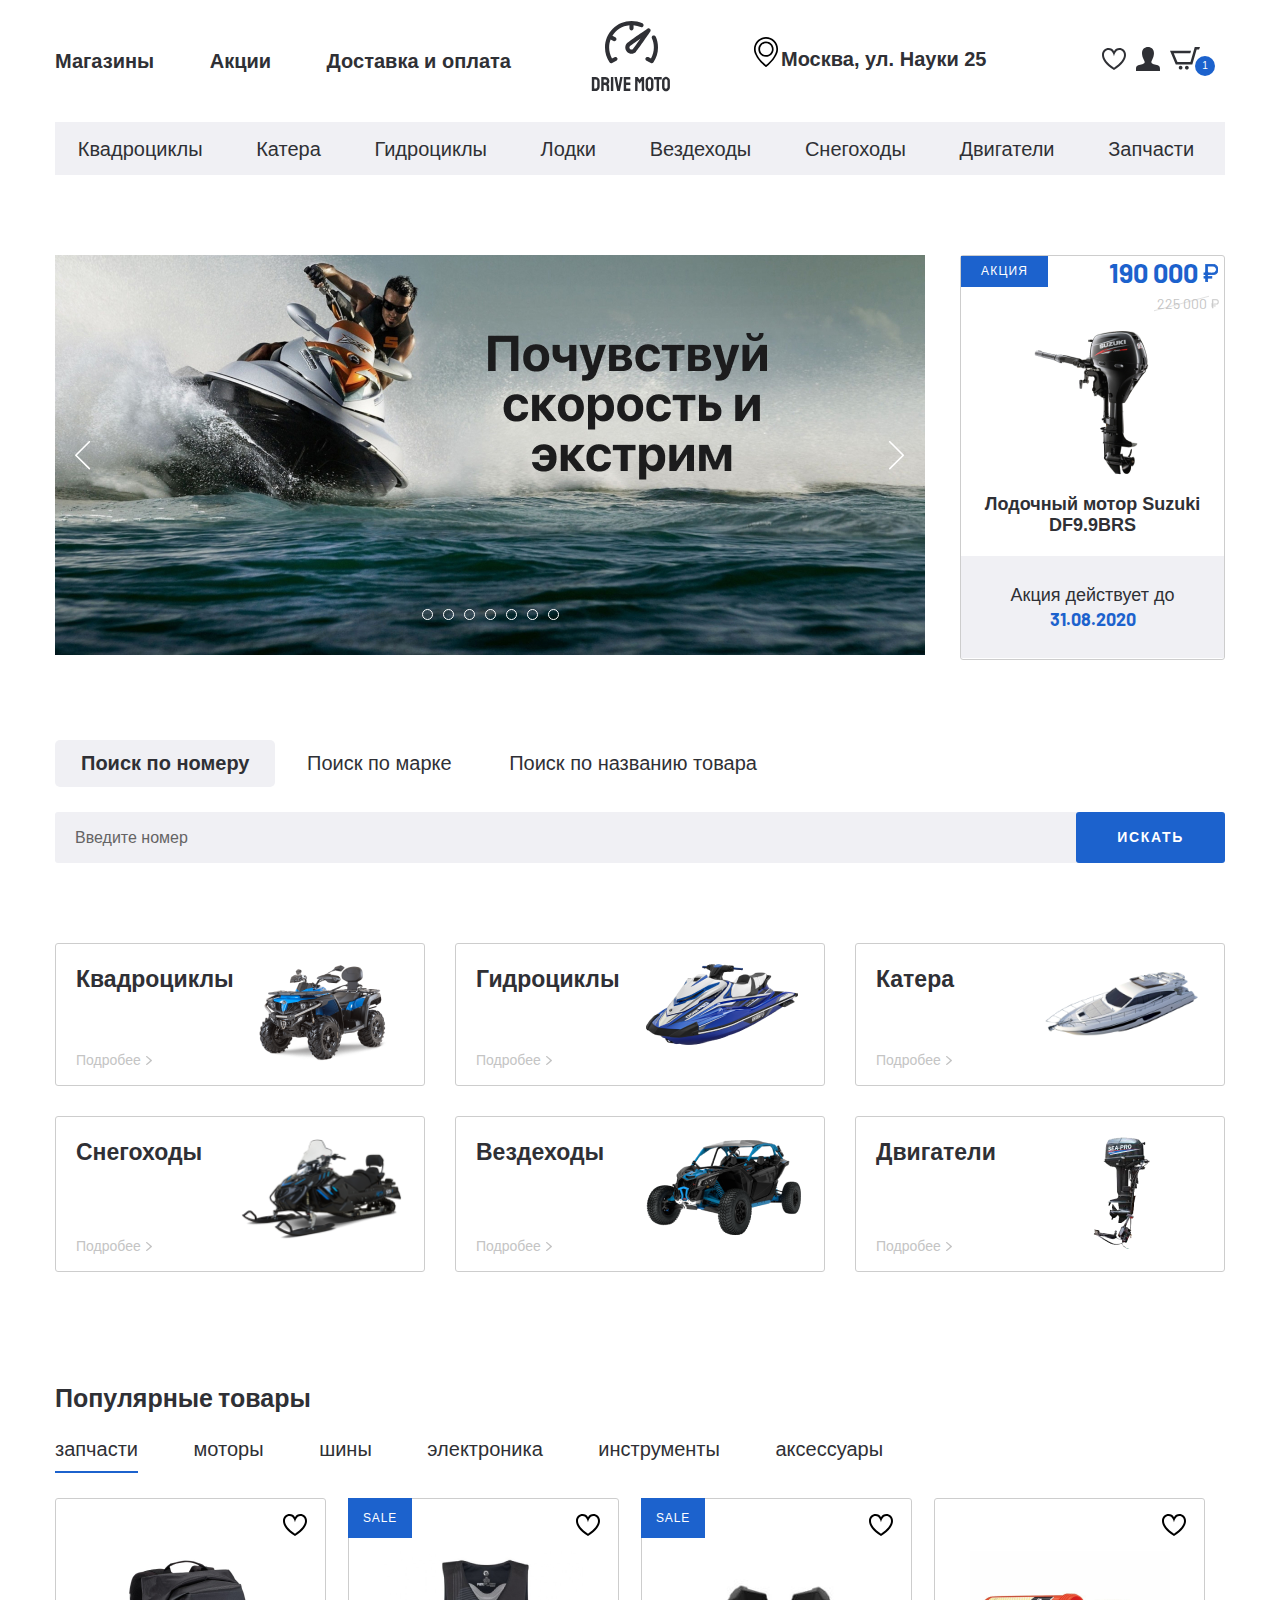
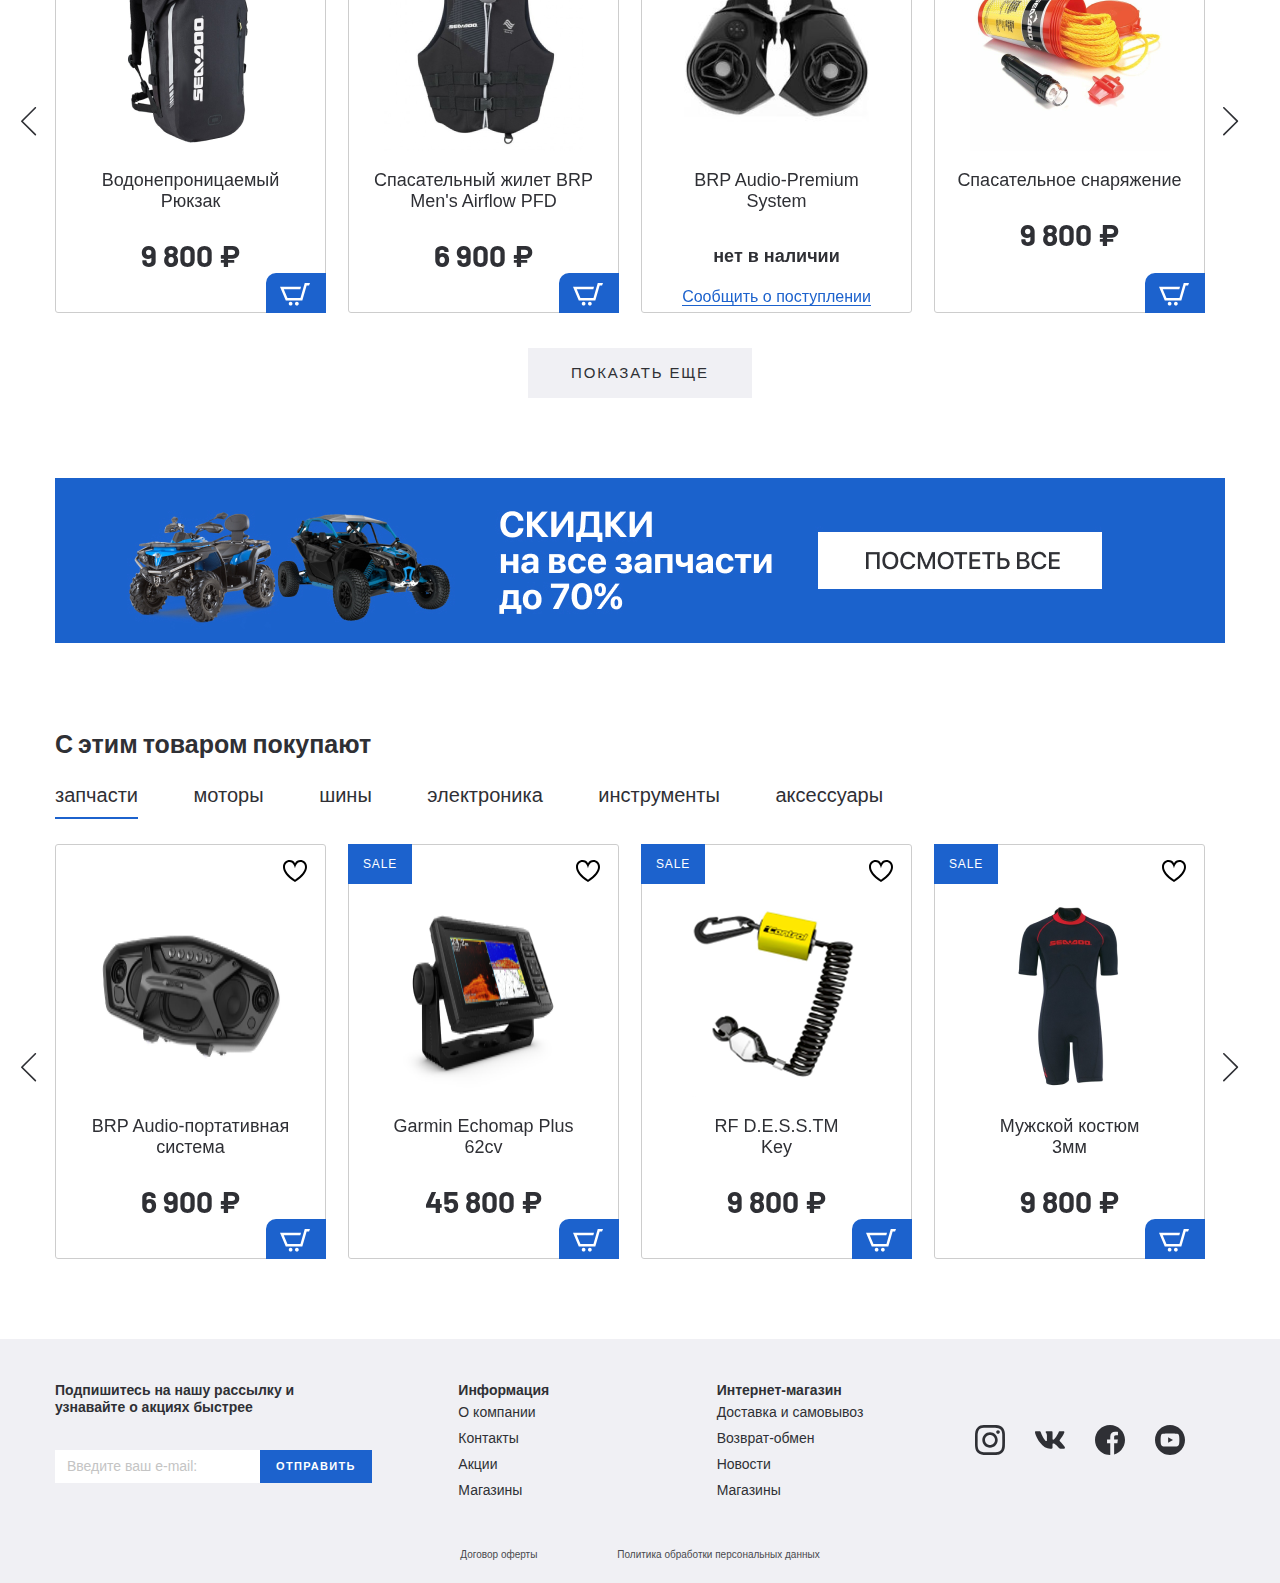
==== index.html @ 07547547 "work on the second and third page" ====
<!DOCTYPE html>
<html lang="ru">

<head>
  <meta charset="UTF-8">
  <meta name="viewport" content="width=device-width, initial-scale=1.0">
  <meta http-equiv="X-UA-Compatible" content="ie=edge">
  <title>Driver Moto</title>
  <link rel="stylesheet" href="css/normalize.css">
  <link rel="stylesheet" href="css/slick.css">
  <link rel="stylesheet" href="css/jquery.formstyler.css">
  <link rel="stylesheet" href="css/jquery.formstyler.theme.css">
  <link rel="stylesheet" href="css/ion.rangeSlider.min.css">
  <link rel="stylesheet" href="css/jquery.rateyo.min.css">
  <link rel="stylesheet" href="css/fonts.css">
  <link rel="preconnect" href="https://fonts.googleapis.com">
  <link rel="preconnect" href="https://fonts.gstatic.com" crossorigin>
  <link href="https://fonts.googleapis.com/css2?family=Barlow:wght@400;700&display=swap" rel="stylesheet">
  <link rel="stylesheet" href="css/style.css">
</head>

<body>
  <header class="header">
    <div class="header__top">
      <div class="container">
        <div class="header__top-inner">
          <nav class="menu">
            <ul class="menu__list">
              <li class="menu__item"><a class="menu__link" href="#">Магазины</a></li>
              <li class="menu__item"><a class="menu__link" href="#">Акции</a></li>
              <li class="menu__item"><a class="menu__link" href="#">Доставка и оплата</a></li>
            </ul>
          </nav>
          <a class="logo" href="#">
            <img class="logo__img" src="images/logo.svg" alt="Logo">
          </a>
          <div class="header__box">
            <a class="header__address-link"
              href="https://www.google.com.ua/maps/search/%D0%9C%D0%BE%D1%81%D0%BA%D0%B2%D0%B0,+%D1%83%D0%BB.+%D0%9D%D0%B0%D1%83%D0%BA%D0%B8+25/@55.744637,37.477766,10.5z?hl=ru"
              target="_blank">Москва, ул. Науки 25</a>
            <ul class="user-list">
              <li class="user-list__item">
                <a class="user-list__link" href="#">
                  <img src="images/save-icon.svg" alt="save">
                </a>
              </li>
              <li class="user-list__item">
                <a class="user-list__link" href="#">
                  <img src="images/account-icon.svg" alt="account">
                </a>
              </li>
              <li class="user-list__item">
                <a class="user-list__link basket" href="#">
                  <img src="images/basket-icon.svg" alt="basket">
                  <p class="basket__num">
                    1
                  </p>
                </a>
              </li>
            </ul>
          </div>
        </div>
      </div>
    </div>
    <div class="header__bottom">
      <div class="container">
        <ul class="menu-categories">
          <li class="menu-categories__item">
            <a class="menu-categories__link" href="catalog.html">
              Квадроциклы
            </a>
          </li>
          <li class="menu-categories__item">
            <a class="menu-categories__link" href="catalog.html">
              Катера
            </a>
          </li>
          <li class="menu-categories__item">
            <a class="menu-categories__link" href="catalog.html">
              Гидроциклы
            </a>
          </li>
          <li class="menu-categories__item">
            <a class="menu-categories__link" href="catalog.html">
              Лодки
            </a>
          </li>
          <li class="menu-categories__item">
            <a class="menu-categories__link" href="catalog.html">
              Вездеходы
            </a>
          </li>
          <li class="menu-categories__item">
            <a class="menu-categories__link" href="catalog.html">
              Снегоходы
            </a>
          </li>
          <li class="menu-categories__item">
            <a class="menu-categories__link" href="catalog.html">
              Двигатели
            </a>
          </li>
          <li class="menu-categories__item">
            <a class="menu-categories__link" href="catalog.html">
              Запчасти
            </a>
          </li>
        </ul>
      </div>
    </div>
  </header>

  <section class="banner-section page-section">
    <div class="container">
      <div class="banner-section__inner">
        <div class="banner-section__slider">
          <a class="banner-section__slider-item" href="#">
            <img class="banner-section__slider-img" src="images/banner-slider.jpg" alt="slider">
          </a>
          <a class="banner-section__slider-item" href="#">
            <img class="banner-section__slider-img" src="images/banner-slider.jpg" alt="slider">
          </a>
          <a class="banner-section__slider-item" href="#">
            <img class="banner-section__slider-img" src="images/banner-slider.jpg" alt="slider">
          </a>
          <a class="banner-section__slider-item" href="#">
            <img class="banner-section__slider-img" src="images/banner-slider.jpg" alt="slider">
          </a>
          <a class="banner-section__slider-item" href="#">
            <img class="banner-section__slider-img" src="images/banner-slider.jpg" alt="slider">
          </a>
          <a class="banner-section__slider-item" href="#">
            <img class="banner-section__slider-img" src="images/banner-slider.jpg" alt="slider">
          </a>
          <a class="banner-section__slider-item" href="#">
            <img class="banner-section__slider-img" src="images/banner-slider.jpg" alt="slider">
          </a>
        </div>
        <a class="banner-section__item sale-item" href="#">
          <div class="sale-item-top">
            <p class="sale-item__info">
              акция
            </p>
            <div class="sale-item__price">
              <div class="price sale-item__price-new">
                190 000
              </div>
              <div class="price sale-item__price-old">
                225 000
              </div>
            </div>
          </div>
          <img class="sale-item__img" src="images/content/sale-1.png" alt="sale">
          <h5 class="sale-item__title">
            Лодочный мотор
            Suzuki DF9.9BRS
          </h5>
          <div class="sale-item__footer">
            Акция действует до
            <span>31.08.2020</span>
          </div>
        </a>
      </div>
    </div>
  </section>

  <div class="search page-section">
    <div class="container">
      <div class="search__inner">
        <div class="search__tabs">
          <a class="tab search__tabs-item tab--active" href="#tab-1">Поиск по номеру</a>
          <a class="tab search__tabs-item" href="#tab-2">Поиск по марке</a>
          <a class="tab search__tabs-item" href="#tab-3">Поиск по названию товара</a>
        </div>
        <div class="search__content">
          <div id="tab-1" class="tabs-content search__content-item tabs-content--active">
            <form class="search__content-form">
              <input class="search__content-input" type="text" placeholder="Введите номер">
              <button class="search__content-btn" type="submit">искать</button>
            </form>
          </div>
          <div id="tab-2" class="tabs-content search__content-item">
            <form class="search__content-form">
              <input class="search__content-input" type="text" placeholder="Введите марку">
              <button class="search__content-btn" type="submit">искать</button>
            </form>
          </div>
          <div id="tab-3" class="tabs-content search__content-item">
            <form class="search__content-form">
              <input class="search__content-input" type="text" placeholder="Введите название товара">
              <button class="search__content-btn" type="submit">искать</button>
            </form>
          </div>
        </div>
      </div>
    </div>
  </div>

  <section class="categories page-section">
    <div class="container">
      <div class="categories__inner">
        <a class="categories__item" href="#">
          <div class="categories__item-info">
            <h4 class="categories__item-title">Квадроциклы</h4>
            <p class="categories__item-text">Подробее</p>
          </div>
          <div class="categories__item-img"><img src="images/categories-1.png" alt="categories"></div>
        </a>
        <a class="categories__item" href="#">
          <div class="categories__item-info">
            <h4 class="categories__item-title">Гидроциклы</h4>
            <p class="categories__item-text">Подробее</p>
          </div>
          <div class="categories__item-img"><img src="images/categories-2.png" alt="categories"></div>
        </a>
        <a class="categories__item" href="#">
          <div class="categories__item-info">
            <h4 class="categories__item-title">Катера</h4>
            <p class="categories__item-text">Подробее</p>
          </div>
          <div class="categories__item-img"><img src="images/categories-3.png" alt="categories"></div>
        </a>
        <a class="categories__item" href="#">
          <div class="categories__item-info">
            <h4 class="categories__item-title">Снегоходы</h4>
            <p class="categories__item-text">Подробее</p>
          </div>
          <div class="categories__item-img"><img src="images/categories-4.png" alt="categories"></div>
        </a>
        <a class="categories__item" href="#">
          <div class="categories__item-info">
            <h4 class="categories__item-title">Вездеходы</h4>
            <p class="categories__item-text">Подробее</p>
          </div>
          <div class="categories__item-img"><img src="images/categories-5.png" alt="categories"></div>
        </a>
        <a class="categories__item" href="#">
          <div class="categories__item-info">
            <h4 class="categories__item-title">Двигатели</h4>
            <p class="categories__item-text">Подробее</p>
          </div>
          <div class="categories__item-img"><img src="images/categories-6.png" alt="categories"></div>
        </a>
      </div>
    </div>
  </section>

  <section class="products">
    <div class="container">
      <div class="products__inner">
        <h3 class="product__title">
          Популярные товары
        </h3>
        <div class="tabs-wrapper">
          <div class="tabs products__tabs">
            <a class="tab products__tab tab--active" href="#product-tab-1">запчасти</a>
            <a class="tab products__tab" href="#product-tab-2">моторы</a>
            <a class="tab products__tab" href="#product-tab-3">шины </a>
            <a class="tab products__tab" href="#product-tab-4">электроника</a>
            <a class="tab products__tab" href="#product-tab-5">инструменты</a>
            <a class="tab products__tab" href="#product-tab-6">аксессуары</a>
          </div>
          <div class="tabs-container products__container">
            <div id="product-tab-1" class="tabs-content products__content tabs-content--active">
              <div class="product-slider">
                <div class="product-slider__item">
                  <div class="product-item__wrapper">
                    <button class="product-item__favorite">
                    </button>
                    <button class="product-item__basket">
                      <img src="images/basket-white.svg" alt="basket">
                    </button>
                    <a class="product-item__notify-link" href="#"><span>Сообщить о поступлении</span></a>
                    <a class="product-item" href="#">
                      <p class="product-item__hover-text">
                        посмотреть товар
                      </p>
                      <img class="product-item__img" src="images/content/product-1.png" alt="product-item">
                      <h4 class="product-item__title">
                        Водонепроницаемый
                        Рюкзак
                      </h4>
                      <p class="price product-item__price">
                        9 800 ₽
                      </p>
                      <p class="product-item__notify-text">
                        нет в наличии
                      </p>
                    </a>
                  </div>
                </div>
                <div class="product-slider__item">
                  <div class="product-item__wrapper">
                    <button class="product-item__favorite">
                    </button>
                    <button class="product-item__basket">
                      <img src="images/basket-white.svg" alt="basket">
                    </button>
                    <a class="product-item__notify-link" href="#"><span>Сообщить о поступлении</span></a>
                    <a class="product-item product-item--sale" href="#">
                      <p class="product-item__hover-text">
                        посмотреть товар
                      </p>
                      <img class="product-item__img" src="images/content/product-2.png" alt="product-item">
                      <h4 class="product-item__title">
                        Спасательный жилет BRP Men's Airflow PFD
                      </h4>
                      <p class="price product-item__price">
                        6 900 ₽
                      </p>
                      <p class="product-item__notify-text">
                        нет в наличии
                      </p>
                    </a>
                  </div>
                </div>
                <div class="product-slider__item">
                  <div class="product-item__wrapper product-item__not-available">
                    <button class="product-item__favorite">
                    </button>
                    <button class="product-item__basket">
                      <img src="images/basket-white.svg" alt="basket">
                    </button>
                    <a class="product-item__notify-link" href="#"><span>Сообщить о поступлении</span></a>
                    <a class="product-item product-item--sale" href="#">
                      <p class="product-item__hover-text">
                        посмотреть товар
                      </p>
                      <img class="product-item__img" src="images/content/product-3.png" alt="product-item">
                      <h4 class="product-item__title">
                        BRP Audio-Premium System
                      </h4>
                      <p class="price product-item__price">
                        68 000 ₽
                      </p>
                      <p class="product-item__notify-text">
                        нет в наличии
                      </p>
                    </a>
                  </div>
                </div>
                <div class="product-slider__item">
                  <div class="product-item__wrapper">
                    <button class="product-item__favorite">
                    </button>
                    <button class="product-item__basket">
                      <img src="images/basket-white.svg" alt="basket">
                    </button>
                    <a class="product-item__notify-link" href="#"><span>Сообщить о поступлении</span></a>
                    <a class="product-item" href="#">
                      <p class="product-item__hover-text">
                        посмотреть товар
                      </p>
                      <img class="product-item__img" src="images/content/product-4.png" alt="product-item">
                      <h4 class="product-item__title">
                        Спасательное
                        снаряжение
                      </h4>
                      <p class="price product-item__price">
                        9 800 ₽
                      </p>
                      <p class="product-item__notify-text">
                        нет в наличии
                      </p>
                    </a>
                  </div>
                </div>
                <div class="product-slider__item">
                  <div class="product-item__wrapper">
                    <button class="product-item__favorite">
                    </button>
                    <button class="product-item__basket">
                      <img src="images/basket-white.svg" alt="basket">
                    </button>
                    <a class="product-item__notify-link" href="#"><span>Сообщить о поступлении</span></a>
                    <a class="product-item" href="#">
                      <p class="product-item__hover-text">
                        посмотреть товар
                      </p>
                      <img class="product-item__img" src="images/content/product-1.png" alt="product-item">
                      <h4 class="product-item__title">
                        Водонепроницаемый
                        Рюкзак
                      </h4>
                      <p class="price product-item__price">
                        9 800 ₽
                      </p>
                      <p class="product-item__notify-text">
                        нет в наличии
                      </p>
                    </a>
                  </div>
                </div>
                <div class="product-slider__item">
                  <div class="product-item__wrapper">
                    <button class="product-item__favorite">
                    </button>
                    <button class="product-item__basket">
                      <img src="images/basket-white.svg" alt="basket">
                    </button>
                    <a class="product-item__notify-link" href="#"><span>Сообщить о поступлении</span></a>
                    <a class="product-item" href="#">
                      <p class="product-item__hover-text">
                        посмотреть товар
                      </p>
                      <img class="product-item__img" src="images/content/product-2.png" alt="product-item">
                      <h4 class="product-item__title">
                        Спасательный жилет BRP Men's Airflow PFD
                      </h4>
                      <p class="price product-item__price">
                        6 900 ₽
                      </p>
                      <p class="product-item__notify-text">
                        нет в наличии
                      </p>
                    </a>
                  </div>
                </div>
                <div class="product-slider__item">
                  <div class="product-item__wrapper">
                    <button class="product-item__favorite">
                    </button>
                    <button class="product-item__basket">
                      <img src="images/basket-white.svg" alt="basket">
                    </button>
                    <a class="product-item__notify-link" href="#"><span>Сообщить о поступлении</span></a>
                    <a class="product-item" href="#">
                      <p class="product-item__hover-text">
                        посмотреть товар
                      </p>
                      <img class="product-item__img" src="images/content/product-3.png" alt="product-item">
                      <h4 class="product-item__title">
                        BRP Audio-Premium System
                      </h4>
                      <p class="price product-item__price">
                        68 000 ₽
                      </p>
                      <p class="product-item__notify-text">
                        нет в наличии
                      </p>
                    </a>
                  </div>
                </div>
                <div class="product-slider__item">
                  <div class="product-item__wrapper">
                    <button class="product-item__favorite">
                    </button>
                    <button class="product-item__basket">
                      <img src="images/basket-white.svg" alt="basket">
                    </button>
                    <a class="product-item__notify-link" href="#"><span>Сообщить о поступлении</span></a>
                    <a class="product-item" href="#">
                      <p class="product-item__hover-text">
                        посмотреть товар
                      </p>
                      <img class="product-item__img" src="images/content/product-4.png" alt="product-item">
                      <h4 class="product-item__title">
                        Спасательное
                        снаряжение
                      </h4>
                      <p class="price product-item__price">
                        23 800 ₽
                      </p>
                      <p class="product-item__notify-text">
                        нет в наличии
                      </p>
                    </a>
                  </div>
                </div>
                <div class="product-slider__item">
                  <div class="product-item__wrapper">
                    <button class="product-item__favorite">
                    </button>
                    <button class="product-item__basket">
                      <img src="images/basket-white.svg" alt="basket">
                    </button>
                    <a class="product-item__notify-link" href="#"><span>Сообщить о поступлении</span></a>
                    <a class="product-item" href="#">
                      <p class="product-item__hover-text">
                        посмотреть товар
                      </p>
                      <img class="product-item__img" src="images/content/product-1.png" alt="product-item">
                      <h4 class="product-item__title">
                        Водонепроницаемый
                        Рюкзак
                      </h4>
                      <p class="price product-item__price">
                        9 800 ₽
                      </p>
                      <p class="product-item__notify-text">
                        нет в наличии
                      </p>
                    </a>
                  </div>
                </div>
                <div class="product-slider__item">
                  <div class="product-item__wrapper">
                    <button class="product-item__favorite">
                    </button>
                    <button class="product-item__basket">
                      <img src="images/basket-white.svg" alt="basket">
                    </button>
                    <a class="product-item__notify-link" href="#"><span>Сообщить о поступлении</span></a>
                    <a class="product-item" href="#">
                      <p class="product-item__hover-text">
                        посмотреть товар
                      </p>
                      <img class="product-item__img" src="images/content/product-2.png" alt="product-item">
                      <h4 class="product-item__title">
                        Спасательный жилет BRP Men's Airflow PFD
                      </h4>
                      <p class="price product-item__price">
                        6 900 ₽
                      </p>
                      <p class="product-item__notify-text">
                        нет в наличии
                      </p>
                    </a>
                  </div>
                </div>
              </div>
            </div>
            <div id="product-tab-2" class="tabs-content products__content ">
              <div class="product-slider">
                <div class="product-slider__item">
                  <div class="product-item__wrapper">
                    <button class="product-item__favorite">
                    </button>
                    <button class="product-item__basket">
                      <img src="images/basket-white.svg" alt="basket">
                    </button>
                    <a class="product-item__notify-link" href="#"><span>Сообщить о поступлении</span></a>
                    <a class="product-item" href="#">
                      <p class="product-item__hover-text">
                        посмотреть товар
                      </p>
                      <img class="product-item__img" src="images/content/product-1.png" alt="product-item">
                      <h4 class="product-item__title">
                        Водонепроницаемый
                        Рюкзак
                      </h4>
                      <p class="price product-item__price">
                        9 800 ₽
                      </p>
                      <p class="product-item__notify-text">
                        нет в наличии
                      </p>
                    </a>
                  </div>
                </div>
                <div class="product-slider__item">
                  <div class="product-item__wrapper">
                    <button class="product-item__favorite">
                    </button>
                    <button class="product-item__basket">
                      <img src="images/basket-white.svg" alt="basket">
                    </button>
                    <a class="product-item__notify-link" href="#"><span>Сообщить о поступлении</span></a>
                    <a class="product-item product-item--sale" href="#">
                      <p class="product-item__hover-text">
                        посмотреть товар
                      </p>
                      <img class="product-item__img" src="images/content/product-2.png" alt="product-item">
                      <h4 class="product-item__title">
                        Спасательный жилет BRP Men's Airflow PFD
                      </h4>
                      <p class="price product-item__price">
                        6 900 ₽
                      </p>
                      <p class="product-item__notify-text">
                        нет в наличии
                      </p>
                    </a>
                  </div>
                </div>
                <div class="product-slider__item">
                  <div class="product-item__wrapper product-item__not-available">
                    <button class="product-item__favorite">
                    </button>
                    <button class="product-item__basket">
                      <img src="images/basket-white.svg" alt="basket">
                    </button>
                    <a class="product-item__notify-link" href="#"><span>Сообщить о поступлении</span></a>
                    <a class="product-item product-item--sale" href="#">
                      <p class="product-item__hover-text">
                        посмотреть товар
                      </p>
                      <img class="product-item__img" src="images/content/product-3.png" alt="product-item">
                      <h4 class="product-item__title">
                        BRP Audio-Premium System
                      </h4>
                      <p class="price product-item__price">
                        68 000 ₽
                      </p>
                      <p class="product-item__notify-text">
                        нет в наличии
                      </p>
                    </a>
                  </div>
                </div>
                <div class="product-slider__item">
                  <div class="product-item__wrapper">
                    <button class="product-item__favorite">
                    </button>
                    <button class="product-item__basket">
                      <img src="images/basket-white.svg" alt="basket">
                    </button>
                    <a class="product-item__notify-link" href="#"><span>Сообщить о поступлении</span></a>
                    <a class="product-item" href="#">
                      <p class="product-item__hover-text">
                        посмотреть товар
                      </p>
                      <img class="product-item__img" src="images/content/product-4.png" alt="product-item">
                      <h4 class="product-item__title">
                        Спасательное
                        снаряжение
                      </h4>
                      <p class="price product-item__price">
                        9 800 ₽
                      </p>
                      <p class="product-item__notify-text">
                        нет в наличии
                      </p>
                    </a>
                  </div>
                </div>
                <div class="product-slider__item">
                  <div class="product-item__wrapper">
                    <button class="product-item__favorite">
                    </button>
                    <button class="product-item__basket">
                      <img src="images/basket-white.svg" alt="basket">
                    </button>
                    <a class="product-item__notify-link" href="#"><span>Сообщить о поступлении</span></a>
                    <a class="product-item" href="#">
                      <p class="product-item__hover-text">
                        посмотреть товар
                      </p>
                      <img class="product-item__img" src="images/content/product-1.png" alt="product-item">
                      <h4 class="product-item__title">
                        Водонепроницаемый
                        Рюкзак
                      </h4>
                      <p class="price product-item__price">
                        9 800 ₽
                      </p>
                      <p class="product-item__notify-text">
                        нет в наличии
                      </p>
                    </a>
                  </div>
                </div>
                <div class="product-slider__item">
                  <div class="product-item__wrapper">
                    <button class="product-item__favorite">
                    </button>
                    <button class="product-item__basket">
                      <img src="images/basket-white.svg" alt="basket">
                    </button>
                    <a class="product-item__notify-link" href="#"><span>Сообщить о поступлении</span></a>
                    <a class="product-item" href="#">
                      <p class="product-item__hover-text">
                        посмотреть товар
                      </p>
                      <img class="product-item__img" src="images/content/product-2.png" alt="product-item">
                      <h4 class="product-item__title">
                        Спасательный жилет BRP Men's Airflow PFD
                      </h4>
                      <p class="price product-item__price">
                        6 900 ₽
                      </p>
                      <p class="product-item__notify-text">
                        нет в наличии
                      </p>
                    </a>
                  </div>
                </div>
                <div class="product-slider__item">
                  <div class="product-item__wrapper">
                    <button class="product-item__favorite">
                    </button>
                    <button class="product-item__basket">
                      <img src="images/basket-white.svg" alt="basket">
                    </button>
                    <a class="product-item__notify-link" href="#"><span>Сообщить о поступлении</span></a>
                    <a class="product-item" href="#">
                      <p class="product-item__hover-text">
                        посмотреть товар
                      </p>
                      <img class="product-item__img" src="images/content/product-3.png" alt="product-item">
                      <h4 class="product-item__title">
                        BRP Audio-Premium System
                      </h4>
                      <p class="price product-item__price">
                        68 000 ₽
                      </p>
                      <p class="product-item__notify-text">
                        нет в наличии
                      </p>
                    </a>
                  </div>
                </div>
                <div class="product-slider__item">
                  <div class="product-item__wrapper">
                    <button class="product-item__favorite">
                    </button>
                    <button class="product-item__basket">
                      <img src="images/basket-white.svg" alt="basket">
                    </button>
                    <a class="product-item__notify-link" href="#"><span>Сообщить о поступлении</span></a>
                    <a class="product-item" href="#">
                      <p class="product-item__hover-text">
                        посмотреть товар
                      </p>
                      <img class="product-item__img" src="images/content/product-4.png" alt="product-item">
                      <h4 class="product-item__title">
                        Спасательное
                        снаряжение
                      </h4>
                      <p class="price product-item__price">
                        23 800 ₽
                      </p>
                      <p class="product-item__notify-text">
                        нет в наличии
                      </p>
                    </a>
                  </div>
                </div>
                <div class="product-slider__item">
                  <div class="product-item__wrapper">
                    <button class="product-item__favorite">
                    </button>
                    <button class="product-item__basket">
                      <img src="images/basket-white.svg" alt="basket">
                    </button>
                    <a class="product-item__notify-link" href="#"><span>Сообщить о поступлении</span></a>
                    <a class="product-item" href="#">
                      <p class="product-item__hover-text">
                        посмотреть товар
                      </p>
                      <img class="product-item__img" src="images/content/product-1.png" alt="product-item">
                      <h4 class="product-item__title">
                        Водонепроницаемый
                        Рюкзак
                      </h4>
                      <p class="price product-item__price">
                        9 800 ₽
                      </p>
                      <p class="product-item__notify-text">
                        нет в наличии
                      </p>
                    </a>
                  </div>
                </div>
                <div class="product-slider__item">
                  <div class="product-item__wrapper">
                    <button class="product-item__favorite">
                    </button>
                    <button class="product-item__basket">
                      <img src="images/basket-white.svg" alt="basket">
                    </button>
                    <a class="product-item__notify-link" href="#"><span>Сообщить о поступлении</span></a>
                    <a class="product-item" href="#">
                      <p class="product-item__hover-text">
                        посмотреть товар
                      </p>
                      <img class="product-item__img" src="images/content/product-2.png" alt="product-item">
                      <h4 class="product-item__title">
                        Спасательный жилет BRP Men's Airflow PFD
                      </h4>
                      <p class="price product-item__price">
                        6 900 ₽
                      </p>
                      <p class="product-item__notify-text">
                        нет в наличии
                      </p>
                    </a>
                  </div>
                </div>
              </div>
            </div>
            <div id="product-tab-3" class="tabs-content products__content ">
              <div class="product-slider">
                <div class="product-slider__item">
                  <div class="product-item__wrapper">
                    <button class="product-item__favorite">
                    </button>
                    <button class="product-item__basket">
                      <img src="images/basket-white.svg" alt="basket">
                    </button>
                    <a class="product-item__notify-link" href="#"><span>Сообщить о поступлении</span></a>
                    <a class="product-item" href="#">
                      <p class="product-item__hover-text">
                        посмотреть товар
                      </p>
                      <img class="product-item__img" src="images/content/product-1.png" alt="product-item">
                      <h4 class="product-item__title">
                        Водонепроницаемый
                        Рюкзак
                      </h4>
                      <p class="price product-item__price">
                        9 800 ₽
                      </p>
                      <p class="product-item__notify-text">
                        нет в наличии
                      </p>
                    </a>
                  </div>
                </div>
                <div class="product-slider__item">
                  <div class="product-item__wrapper">
                    <button class="product-item__favorite">
                    </button>
                    <button class="product-item__basket">
                      <img src="images/basket-white.svg" alt="basket">
                    </button>
                    <a class="product-item__notify-link" href="#"><span>Сообщить о поступлении</span></a>
                    <a class="product-item product-item--sale" href="#">
                      <p class="product-item__hover-text">
                        посмотреть товар
                      </p>
                      <img class="product-item__img" src="images/content/product-2.png" alt="product-item">
                      <h4 class="product-item__title">
                        Спасательный жилет BRP Men's Airflow PFD
                      </h4>
                      <p class="price product-item__price">
                        6 900 ₽
                      </p>
                      <p class="product-item__notify-text">
                        нет в наличии
                      </p>
                    </a>
                  </div>
                </div>
                <div class="product-slider__item">
                  <div class="product-item__wrapper product-item__not-available">
                    <button class="product-item__favorite">
                    </button>
                    <button class="product-item__basket">
                      <img src="images/basket-white.svg" alt="basket">
                    </button>
                    <a class="product-item__notify-link" href="#"><span>Сообщить о поступлении</span></a>
                    <a class="product-item product-item--sale" href="#">
                      <p class="product-item__hover-text">
                        посмотреть товар
                      </p>
                      <img class="product-item__img" src="images/content/product-3.png" alt="product-item">
                      <h4 class="product-item__title">
                        BRP Audio-Premium System
                      </h4>
                      <p class="price product-item__price">
                        68 000 ₽
                      </p>
                      <p class="product-item__notify-text">
                        нет в наличии
                      </p>
                    </a>
                  </div>
                </div>
                <div class="product-slider__item">
                  <div class="product-item__wrapper">
                    <button class="product-item__favorite">
                    </button>
                    <button class="product-item__basket">
                      <img src="images/basket-white.svg" alt="basket">
                    </button>
                    <a class="product-item__notify-link" href="#"><span>Сообщить о поступлении</span></a>
                    <a class="product-item" href="#">
                      <p class="product-item__hover-text">
                        посмотреть товар
                      </p>
                      <img class="product-item__img" src="images/content/product-4.png" alt="product-item">
                      <h4 class="product-item__title">
                        Спасательное
                        снаряжение
                      </h4>
                      <p class="price product-item__price">
                        9 800 ₽
                      </p>
                      <p class="product-item__notify-text">
                        нет в наличии
                      </p>
                    </a>
                  </div>
                </div>
                <div class="product-slider__item">
                  <div class="product-item__wrapper">
                    <button class="product-item__favorite">
                    </button>
                    <button class="product-item__basket">
                      <img src="images/basket-white.svg" alt="basket">
                    </button>
                    <a class="product-item__notify-link" href="#"><span>Сообщить о поступлении</span></a>
                    <a class="product-item" href="#">
                      <p class="product-item__hover-text">
                        посмотреть товар
                      </p>
                      <img class="product-item__img" src="images/content/product-1.png" alt="product-item">
                      <h4 class="product-item__title">
                        Водонепроницаемый
                        Рюкзак
                      </h4>
                      <p class="price product-item__price">
                        9 800 ₽
                      </p>
                      <p class="product-item__notify-text">
                        нет в наличии
                      </p>
                    </a>
                  </div>
                </div>
                <div class="product-slider__item">
                  <div class="product-item__wrapper">
                    <button class="product-item__favorite">
                    </button>
                    <button class="product-item__basket">
                      <img src="images/basket-white.svg" alt="basket">
                    </button>
                    <a class="product-item__notify-link" href="#"><span>Сообщить о поступлении</span></a>
                    <a class="product-item" href="#">
                      <p class="product-item__hover-text">
                        посмотреть товар
                      </p>
                      <img class="product-item__img" src="images/content/product-2.png" alt="product-item">
                      <h4 class="product-item__title">
                        Спасательный жилет BRP Men's Airflow PFD
                      </h4>
                      <p class="price product-item__price">
                        6 900 ₽
                      </p>
                      <p class="product-item__notify-text">
                        нет в наличии
                      </p>
                    </a>
                  </div>
                </div>
                <div class="product-slider__item">
                  <div class="product-item__wrapper">
                    <button class="product-item__favorite">
                    </button>
                    <button class="product-item__basket">
                      <img src="images/basket-white.svg" alt="basket">
                    </button>
                    <a class="product-item__notify-link" href="#"><span>Сообщить о поступлении</span></a>
                    <a class="product-item" href="#">
                      <p class="product-item__hover-text">
                        посмотреть товар
                      </p>
                      <img class="product-item__img" src="images/content/product-3.png" alt="product-item">
                      <h4 class="product-item__title">
                        BRP Audio-Premium System
                      </h4>
                      <p class="price product-item__price">
                        68 000 ₽
                      </p>
                      <p class="product-item__notify-text">
                        нет в наличии
                      </p>
                    </a>
                  </div>
                </div>
                <div class="product-slider__item">
                  <div class="product-item__wrapper">
                    <button class="product-item__favorite">
                    </button>
                    <button class="product-item__basket">
                      <img src="images/basket-white.svg" alt="basket">
                    </button>
                    <a class="product-item__notify-link" href="#"><span>Сообщить о поступлении</span></a>
                    <a class="product-item" href="#">
                      <p class="product-item__hover-text">
                        посмотреть товар
                      </p>
                      <img class="product-item__img" src="images/content/product-4.png" alt="product-item">
                      <h4 class="product-item__title">
                        Спасательное
                        снаряжение
                      </h4>
                      <p class="price product-item__price">
                        23 800 ₽
                      </p>
                      <p class="product-item__notify-text">
                        нет в наличии
                      </p>
                    </a>
                  </div>
                </div>
                <div class="product-slider__item">
                  <div class="product-item__wrapper">
                    <button class="product-item__favorite">
                    </button>
                    <button class="product-item__basket">
                      <img src="images/basket-white.svg" alt="basket">
                    </button>
                    <a class="product-item__notify-link" href="#"><span>Сообщить о поступлении</span></a>
                    <a class="product-item" href="#">
                      <p class="product-item__hover-text">
                        посмотреть товар
                      </p>
                      <img class="product-item__img" src="images/content/product-1.png" alt="product-item">
                      <h4 class="product-item__title">
                        Водонепроницаемый
                        Рюкзак
                      </h4>
                      <p class="price product-item__price">
                        9 800 ₽
                      </p>
                      <p class="product-item__notify-text">
                        нет в наличии
                      </p>
                    </a>
                  </div>
                </div>
                <div class="product-slider__item">
                  <div class="product-item__wrapper">
                    <button class="product-item__favorite">
                    </button>
                    <button class="product-item__basket">
                      <img src="images/basket-white.svg" alt="basket">
                    </button>
                    <a class="product-item__notify-link" href="#"><span>Сообщить о поступлении</span></a>
                    <a class="product-item" href="#">
                      <p class="product-item__hover-text">
                        посмотреть товар
                      </p>
                      <img class="product-item__img" src="images/content/product-2.png" alt="product-item">
                      <h4 class="product-item__title">
                        Спасательный жилет BRP Men's Airflow PFD
                      </h4>
                      <p class="price product-item__price">
                        6 900 ₽
                      </p>
                      <p class="product-item__notify-text">
                        нет в наличии
                      </p>
                    </a>
                  </div>
                </div>
              </div>
            </div>
            <div id="product-tab-4" class="tabs-content products__content ">
              <div class="product-slider">
                <div class="product-slider__item">
                  <div class="product-item__wrapper">
                    <button class="product-item__favorite">
                    </button>
                    <button class="product-item__basket">
                      <img src="images/basket-white.svg" alt="basket">
                    </button>
                    <a class="product-item__notify-link" href="#"><span>Сообщить о поступлении</span></a>
                    <a class="product-item" href="#">
                      <p class="product-item__hover-text">
                        посмотреть товар
                      </p>
                      <img class="product-item__img" src="images/content/product-1.png" alt="product-item">
                      <h4 class="product-item__title">
                        Водонепроницаемый
                        Рюкзак
                      </h4>
                      <p class="price product-item__price">
                        9 800 ₽
                      </p>
                      <p class="product-item__notify-text">
                        нет в наличии
                      </p>
                    </a>
                  </div>
                </div>
                <div class="product-slider__item">
                  <div class="product-item__wrapper">
                    <button class="product-item__favorite">
                    </button>
                    <button class="product-item__basket">
                      <img src="images/basket-white.svg" alt="basket">
                    </button>
                    <a class="product-item__notify-link" href="#"><span>Сообщить о поступлении</span></a>
                    <a class="product-item product-item--sale" href="#">
                      <p class="product-item__hover-text">
                        посмотреть товар
                      </p>
                      <img class="product-item__img" src="images/content/product-2.png" alt="product-item">
                      <h4 class="product-item__title">
                        Спасательный жилет BRP Men's Airflow PFD
                      </h4>
                      <p class="price product-item__price">
                        6 900 ₽
                      </p>
                      <p class="product-item__notify-text">
                        нет в наличии
                      </p>
                    </a>
                  </div>
                </div>
                <div class="product-slider__item">
                  <div class="product-item__wrapper product-item__not-available">
                    <button class="product-item__favorite">
                    </button>
                    <button class="product-item__basket">
                      <img src="images/basket-white.svg" alt="basket">
                    </button>
                    <a class="product-item__notify-link" href="#"><span>Сообщить о поступлении</span></a>
                    <a class="product-item product-item--sale" href="#">
                      <p class="product-item__hover-text">
                        посмотреть товар
                      </p>
                      <img class="product-item__img" src="images/content/product-3.png" alt="product-item">
                      <h4 class="product-item__title">
                        BRP Audio-Premium System
                      </h4>
                      <p class="price product-item__price">
                        68 000 ₽
                      </p>
                      <p class="product-item__notify-text">
                        нет в наличии
                      </p>
                    </a>
                  </div>
                </div>
                <div class="product-slider__item">
                  <div class="product-item__wrapper">
                    <button class="product-item__favorite">
                    </button>
                    <button class="product-item__basket">
                      <img src="images/basket-white.svg" alt="basket">
                    </button>
                    <a class="product-item__notify-link" href="#"><span>Сообщить о поступлении</span></a>
                    <a class="product-item" href="#">
                      <p class="product-item__hover-text">
                        посмотреть товар
                      </p>
                      <img class="product-item__img" src="images/content/product-4.png" alt="product-item">
                      <h4 class="product-item__title">
                        Спасательное
                        снаряжение
                      </h4>
                      <p class="price product-item__price">
                        9 800 ₽
                      </p>
                      <p class="product-item__notify-text">
                        нет в наличии
                      </p>
                    </a>
                  </div>
                </div>
                <div class="product-slider__item">
                  <div class="product-item__wrapper">
                    <button class="product-item__favorite">
                    </button>
                    <button class="product-item__basket">
                      <img src="images/basket-white.svg" alt="basket">
                    </button>
                    <a class="product-item__notify-link" href="#"><span>Сообщить о поступлении</span></a>
                    <a class="product-item" href="#">
                      <p class="product-item__hover-text">
                        посмотреть товар
                      </p>
                      <img class="product-item__img" src="images/content/product-1.png" alt="product-item">
                      <h4 class="product-item__title">
                        Водонепроницаемый
                        Рюкзак
                      </h4>
                      <p class="price product-item__price">
                        9 800 ₽
                      </p>
                      <p class="product-item__notify-text">
                        нет в наличии
                      </p>
                    </a>
                  </div>
                </div>
                <div class="product-slider__item">
                  <div class="product-item__wrapper">
                    <button class="product-item__favorite">
                    </button>
                    <button class="product-item__basket">
                      <img src="images/basket-white.svg" alt="basket">
                    </button>
                    <a class="product-item__notify-link" href="#"><span>Сообщить о поступлении</span></a>
                    <a class="product-item" href="#">
                      <p class="product-item__hover-text">
                        посмотреть товар
                      </p>
                      <img class="product-item__img" src="images/content/product-2.png" alt="product-item">
                      <h4 class="product-item__title">
                        Спасательный жилет BRP Men's Airflow PFD
                      </h4>
                      <p class="price product-item__price">
                        6 900 ₽
                      </p>
                      <p class="product-item__notify-text">
                        нет в наличии
                      </p>
                    </a>
                  </div>
                </div>
                <div class="product-slider__item">
                  <div class="product-item__wrapper">
                    <button class="product-item__favorite">
                    </button>
                    <button class="product-item__basket">
                      <img src="images/basket-white.svg" alt="basket">
                    </button>
                    <a class="product-item__notify-link" href="#"><span>Сообщить о поступлении</span></a>
                    <a class="product-item" href="#">
                      <p class="product-item__hover-text">
                        посмотреть товар
                      </p>
                      <img class="product-item__img" src="images/content/product-3.png" alt="product-item">
                      <h4 class="product-item__title">
                        BRP Audio-Premium System
                      </h4>
                      <p class="price product-item__price">
                        68 000 ₽
                      </p>
                      <p class="product-item__notify-text">
                        нет в наличии
                      </p>
                    </a>
                  </div>
                </div>
                <div class="product-slider__item">
                  <div class="product-item__wrapper">
                    <button class="product-item__favorite">
                    </button>
                    <button class="product-item__basket">
                      <img src="images/basket-white.svg" alt="basket">
                    </button>
                    <a class="product-item__notify-link" href="#"><span>Сообщить о поступлении</span></a>
                    <a class="product-item" href="#">
                      <p class="product-item__hover-text">
                        посмотреть товар
                      </p>
                      <img class="product-item__img" src="images/content/product-4.png" alt="product-item">
                      <h4 class="product-item__title">
                        Спасательное
                        снаряжение
                      </h4>
                      <p class="price product-item__price">
                        23 800 ₽
                      </p>
                      <p class="product-item__notify-text">
                        нет в наличии
                      </p>
                    </a>
                  </div>
                </div>
                <div class="product-slider__item">
                  <div class="product-item__wrapper">
                    <button class="product-item__favorite">
                    </button>
                    <button class="product-item__basket">
                      <img src="images/basket-white.svg" alt="basket">
                    </button>
                    <a class="product-item__notify-link" href="#"><span>Сообщить о поступлении</span></a>
                    <a class="product-item" href="#">
                      <p class="product-item__hover-text">
                        посмотреть товар
                      </p>
                      <img class="product-item__img" src="images/content/product-1.png" alt="product-item">
                      <h4 class="product-item__title">
                        Водонепроницаемый
                        Рюкзак
                      </h4>
                      <p class="price product-item__price">
                        9 800 ₽
                      </p>
                      <p class="product-item__notify-text">
                        нет в наличии
                      </p>
                    </a>
                  </div>
                </div>
                <div class="product-slider__item">
                  <div class="product-item__wrapper">
                    <button class="product-item__favorite">
                    </button>
                    <button class="product-item__basket">
                      <img src="images/basket-white.svg" alt="basket">
                    </button>
                    <a class="product-item__notify-link" href="#"><span>Сообщить о поступлении</span></a>
                    <a class="product-item" href="#">
                      <p class="product-item__hover-text">
                        посмотреть товар
                      </p>
                      <img class="product-item__img" src="images/content/product-2.png" alt="product-item">
                      <h4 class="product-item__title">
                        Спасательный жилет BRP Men's Airflow PFD
                      </h4>
                      <p class="price product-item__price">
                        6 900 ₽
                      </p>
                      <p class="product-item__notify-text">
                        нет в наличии
                      </p>
                    </a>
                  </div>
                </div>
              </div>
            </div>
            <div id="product-tab-5" class="tabs-content products__content ">
              <div class="product-slider">
                <div class="product-slider__item">
                  <div class="product-item__wrapper">
                    <button class="product-item__favorite">
                    </button>
                    <button class="product-item__basket">
                      <img src="images/basket-white.svg" alt="basket">
                    </button>
                    <a class="product-item__notify-link" href="#"><span>Сообщить о поступлении</span></a>
                    <a class="product-item" href="#">
                      <p class="product-item__hover-text">
                        посмотреть товар
                      </p>
                      <img class="product-item__img" src="images/content/product-1.png" alt="product-item">
                      <h4 class="product-item__title">
                        Водонепроницаемый
                        Рюкзак
                      </h4>
                      <p class="price product-item__price">
                        9 800 ₽
                      </p>
                      <p class="product-item__notify-text">
                        нет в наличии
                      </p>
                    </a>
                  </div>
                </div>
                <div class="product-slider__item">
                  <div class="product-item__wrapper">
                    <button class="product-item__favorite">
                    </button>
                    <button class="product-item__basket">
                      <img src="images/basket-white.svg" alt="basket">
                    </button>
                    <a class="product-item__notify-link" href="#"><span>Сообщить о поступлении</span></a>
                    <a class="product-item product-item--sale" href="#">
                      <p class="product-item__hover-text">
                        посмотреть товар
                      </p>
                      <img class="product-item__img" src="images/content/product-2.png" alt="product-item">
                      <h4 class="product-item__title">
                        Спасательный жилет BRP Men's Airflow PFD
                      </h4>
                      <p class="price product-item__price">
                        6 900 ₽
                      </p>
                      <p class="product-item__notify-text">
                        нет в наличии
                      </p>
                    </a>
                  </div>
                </div>
                <div class="product-slider__item">
                  <div class="product-item__wrapper product-item__not-available">
                    <button class="product-item__favorite">
                    </button>
                    <button class="product-item__basket">
                      <img src="images/basket-white.svg" alt="basket">
                    </button>
                    <a class="product-item__notify-link" href="#"><span>Сообщить о поступлении</span></a>
                    <a class="product-item product-item--sale" href="#">
                      <p class="product-item__hover-text">
                        посмотреть товар
                      </p>
                      <img class="product-item__img" src="images/content/product-3.png" alt="product-item">
                      <h4 class="product-item__title">
                        BRP Audio-Premium System
                      </h4>
                      <p class="price product-item__price">
                        68 000 ₽
                      </p>
                      <p class="product-item__notify-text">
                        нет в наличии
                      </p>
                    </a>
                  </div>
                </div>
                <div class="product-slider__item">
                  <div class="product-item__wrapper">
                    <button class="product-item__favorite">
                    </button>
                    <button class="product-item__basket">
                      <img src="images/basket-white.svg" alt="basket">
                    </button>
                    <a class="product-item__notify-link" href="#"><span>Сообщить о поступлении</span></a>
                    <a class="product-item" href="#">
                      <p class="product-item__hover-text">
                        посмотреть товар
                      </p>
                      <img class="product-item__img" src="images/content/product-4.png" alt="product-item">
                      <h4 class="product-item__title">
                        Спасательное
                        снаряжение
                      </h4>
                      <p class="price product-item__price">
                        9 800 ₽
                      </p>
                      <p class="product-item__notify-text">
                        нет в наличии
                      </p>
                    </a>
                  </div>
                </div>
                <div class="product-slider__item">
                  <div class="product-item__wrapper">
                    <button class="product-item__favorite">
                    </button>
                    <button class="product-item__basket">
                      <img src="images/basket-white.svg" alt="basket">
                    </button>
                    <a class="product-item__notify-link" href="#"><span>Сообщить о поступлении</span></a>
                    <a class="product-item" href="#">
                      <p class="product-item__hover-text">
                        посмотреть товар
                      </p>
                      <img class="product-item__img" src="images/content/product-1.png" alt="product-item">
                      <h4 class="product-item__title">
                        Водонепроницаемый
                        Рюкзак
                      </h4>
                      <p class="price product-item__price">
                        9 800 ₽
                      </p>
                      <p class="product-item__notify-text">
                        нет в наличии
                      </p>
                    </a>
                  </div>
                </div>
                <div class="product-slider__item">
                  <div class="product-item__wrapper">
                    <button class="product-item__favorite">
                    </button>
                    <button class="product-item__basket">
                      <img src="images/basket-white.svg" alt="basket">
                    </button>
                    <a class="product-item__notify-link" href="#"><span>Сообщить о поступлении</span></a>
                    <a class="product-item" href="#">
                      <p class="product-item__hover-text">
                        посмотреть товар
                      </p>
                      <img class="product-item__img" src="images/content/product-2.png" alt="product-item">
                      <h4 class="product-item__title">
                        Спасательный жилет BRP Men's Airflow PFD
                      </h4>
                      <p class="price product-item__price">
                        6 900 ₽
                      </p>
                      <p class="product-item__notify-text">
                        нет в наличии
                      </p>
                    </a>
                  </div>
                </div>
                <div class="product-slider__item">
                  <div class="product-item__wrapper">
                    <button class="product-item__favorite">
                    </button>
                    <button class="product-item__basket">
                      <img src="images/basket-white.svg" alt="basket">
                    </button>
                    <a class="product-item__notify-link" href="#"><span>Сообщить о поступлении</span></a>
                    <a class="product-item" href="#">
                      <p class="product-item__hover-text">
                        посмотреть товар
                      </p>
                      <img class="product-item__img" src="images/content/product-3.png" alt="product-item">
                      <h4 class="product-item__title">
                        BRP Audio-Premium System
                      </h4>
                      <p class="price product-item__price">
                        68 000 ₽
                      </p>
                      <p class="product-item__notify-text">
                        нет в наличии
                      </p>
                    </a>
                  </div>
                </div>
                <div class="product-slider__item">
                  <div class="product-item__wrapper">
                    <button class="product-item__favorite">
                    </button>
                    <button class="product-item__basket">
                      <img src="images/basket-white.svg" alt="basket">
                    </button>
                    <a class="product-item__notify-link" href="#"><span>Сообщить о поступлении</span></a>
                    <a class="product-item" href="#">
                      <p class="product-item__hover-text">
                        посмотреть товар
                      </p>
                      <img class="product-item__img" src="images/content/product-4.png" alt="product-item">
                      <h4 class="product-item__title">
                        Спасательное
                        снаряжение
                      </h4>
                      <p class="price product-item__price">
                        23 800 ₽
                      </p>
                      <p class="product-item__notify-text">
                        нет в наличии
                      </p>
                    </a>
                  </div>
                </div>
                <div class="product-slider__item">
                  <div class="product-item__wrapper">
                    <button class="product-item__favorite">
                    </button>
                    <button class="product-item__basket">
                      <img src="images/basket-white.svg" alt="basket">
                    </button>
                    <a class="product-item__notify-link" href="#"><span>Сообщить о поступлении</span></a>
                    <a class="product-item" href="#">
                      <p class="product-item__hover-text">
                        посмотреть товар
                      </p>
                      <img class="product-item__img" src="images/content/product-1.png" alt="product-item">
                      <h4 class="product-item__title">
                        Водонепроницаемый
                        Рюкзак
                      </h4>
                      <p class="price product-item__price">
                        9 800 ₽
                      </p>
                      <p class="product-item__notify-text">
                        нет в наличии
                      </p>
                    </a>
                  </div>
                </div>
                <div class="product-slider__item">
                  <div class="product-item__wrapper">
                    <button class="product-item__favorite">
                    </button>
                    <button class="product-item__basket">
                      <img src="images/basket-white.svg" alt="basket">
                    </button>
                    <a class="product-item__notify-link" href="#"><span>Сообщить о поступлении</span></a>
                    <a class="product-item" href="#">
                      <p class="product-item__hover-text">
                        посмотреть товар
                      </p>
                      <img class="product-item__img" src="images/content/product-2.png" alt="product-item">
                      <h4 class="product-item__title">
                        Спасательный жилет BRP Men's Airflow PFD
                      </h4>
                      <p class="price product-item__price">
                        6 900 ₽
                      </p>
                      <p class="product-item__notify-text">
                        нет в наличии
                      </p>
                    </a>
                  </div>
                </div>
              </div>
            </div>
            <div id="product-tab-6" class="tabs-content products__content ">
              <div class="product-slider">
                <div class="product-slider__item">
                  <div class="product-item__wrapper">
                    <button class="product-item__favorite">
                    </button>
                    <button class="product-item__basket">
                      <img src="images/basket-white.svg" alt="basket">
                    </button>
                    <a class="product-item__notify-link" href="#"><span>Сообщить о поступлении</span></a>
                    <a class="product-item" href="#">
                      <p class="product-item__hover-text">
                        посмотреть товар
                      </p>
                      <img class="product-item__img" src="images/content/product-1.png" alt="product-item">
                      <h4 class="product-item__title">
                        Водонепроницаемый
                        Рюкзак
                      </h4>
                      <p class="price product-item__price">
                        9 800 ₽
                      </p>
                      <p class="product-item__notify-text">
                        нет в наличии
                      </p>
                    </a>
                  </div>
                </div>
                <div class="product-slider__item">
                  <div class="product-item__wrapper">
                    <button class="product-item__favorite">
                    </button>
                    <button class="product-item__basket">
                      <img src="images/basket-white.svg" alt="basket">
                    </button>
                    <a class="product-item__notify-link" href="#"><span>Сообщить о поступлении</span></a>
                    <a class="product-item product-item--sale" href="#">
                      <p class="product-item__hover-text">
                        посмотреть товар
                      </p>
                      <img class="product-item__img" src="images/content/product-2.png" alt="product-item">
                      <h4 class="product-item__title">
                        Спасательный жилет BRP Men's Airflow PFD
                      </h4>
                      <p class="price product-item__price">
                        6 900 ₽
                      </p>
                      <p class="product-item__notify-text">
                        нет в наличии
                      </p>
                    </a>
                  </div>
                </div>
                <div class="product-slider__item">
                  <div class="product-item__wrapper product-item__not-available">
                    <button class="product-item__favorite">
                    </button>
                    <button class="product-item__basket">
                      <img src="images/basket-white.svg" alt="basket">
                    </button>
                    <a class="product-item__notify-link" href="#"><span>Сообщить о поступлении</span></a>
                    <a class="product-item product-item--sale" href="#">
                      <p class="product-item__hover-text">
                        посмотреть товар
                      </p>
                      <img class="product-item__img" src="images/content/product-3.png" alt="product-item">
                      <h4 class="product-item__title">
                        BRP Audio-Premium System
                      </h4>
                      <p class="price product-item__price">
                        68 000 ₽
                      </p>
                      <p class="product-item__notify-text">
                        нет в наличии
                      </p>
                    </a>
                  </div>
                </div>
                <div class="product-slider__item">
                  <div class="product-item__wrapper">
                    <button class="product-item__favorite">
                    </button>
                    <button class="product-item__basket">
                      <img src="images/basket-white.svg" alt="basket">
                    </button>
                    <a class="product-item__notify-link" href="#"><span>Сообщить о поступлении</span></a>
                    <a class="product-item" href="#">
                      <p class="product-item__hover-text">
                        посмотреть товар
                      </p>
                      <img class="product-item__img" src="images/content/product-4.png" alt="product-item">
                      <h4 class="product-item__title">
                        Спасательное
                        снаряжение
                      </h4>
                      <p class="price product-item__price">
                        9 800 ₽
                      </p>
                      <p class="product-item__notify-text">
                        нет в наличии
                      </p>
                    </a>
                  </div>
                </div>
                <div class="product-slider__item">
                  <div class="product-item__wrapper">
                    <button class="product-item__favorite">
                    </button>
                    <button class="product-item__basket">
                      <img src="images/basket-white.svg" alt="basket">
                    </button>
                    <a class="product-item__notify-link" href="#"><span>Сообщить о поступлении</span></a>
                    <a class="product-item" href="#">
                      <p class="product-item__hover-text">
                        посмотреть товар
                      </p>
                      <img class="product-item__img" src="images/content/product-1.png" alt="product-item">
                      <h4 class="product-item__title">
                        Водонепроницаемый
                        Рюкзак
                      </h4>
                      <p class="price product-item__price">
                        9 800 ₽
                      </p>
                      <p class="product-item__notify-text">
                        нет в наличии
                      </p>
                    </a>
                  </div>
                </div>
                <div class="product-slider__item">
                  <div class="product-item__wrapper">
                    <button class="product-item__favorite">
                    </button>
                    <button class="product-item__basket">
                      <img src="images/basket-white.svg" alt="basket">
                    </button>
                    <a class="product-item__notify-link" href="#"><span>Сообщить о поступлении</span></a>
                    <a class="product-item" href="#">
                      <p class="product-item__hover-text">
                        посмотреть товар
                      </p>
                      <img class="product-item__img" src="images/content/product-2.png" alt="product-item">
                      <h4 class="product-item__title">
                        Спасательный жилет BRP Men's Airflow PFD
                      </h4>
                      <p class="price product-item__price">
                        6 900 ₽
                      </p>
                      <p class="product-item__notify-text">
                        нет в наличии
                      </p>
                    </a>
                  </div>
                </div>
                <div class="product-slider__item">
                  <div class="product-item__wrapper">
                    <button class="product-item__favorite">
                    </button>
                    <button class="product-item__basket">
                      <img src="images/basket-white.svg" alt="basket">
                    </button>
                    <a class="product-item__notify-link" href="#"><span>Сообщить о поступлении</span></a>
                    <a class="product-item" href="#">
                      <p class="product-item__hover-text">
                        посмотреть товар
                      </p>
                      <img class="product-item__img" src="images/content/product-3.png" alt="product-item">
                      <h4 class="product-item__title">
                        BRP Audio-Premium System
                      </h4>
                      <p class="price product-item__price">
                        68 000 ₽
                      </p>
                      <p class="product-item__notify-text">
                        нет в наличии
                      </p>
                    </a>
                  </div>
                </div>
                <div class="product-slider__item">
                  <div class="product-item__wrapper">
                    <button class="product-item__favorite">
                    </button>
                    <button class="product-item__basket">
                      <img src="images/basket-white.svg" alt="basket">
                    </button>
                    <a class="product-item__notify-link" href="#"><span>Сообщить о поступлении</span></a>
                    <a class="product-item" href="#">
                      <p class="product-item__hover-text">
                        посмотреть товар
                      </p>
                      <img class="product-item__img" src="images/content/product-4.png" alt="product-item">
                      <h4 class="product-item__title">
                        Спасательное
                        снаряжение
                      </h4>
                      <p class="price product-item__price">
                        23 800 ₽
                      </p>
                      <p class="product-item__notify-text">
                        нет в наличии
                      </p>
                    </a>
                  </div>
                </div>
                <div class="product-slider__item">
                  <div class="product-item__wrapper">
                    <button class="product-item__favorite">
                    </button>
                    <button class="product-item__basket">
                      <img src="images/basket-white.svg" alt="basket">
                    </button>
                    <a class="product-item__notify-link" href="#"><span>Сообщить о поступлении</span></a>
                    <a class="product-item" href="#">
                      <p class="product-item__hover-text">
                        посмотреть товар
                      </p>
                      <img class="product-item__img" src="images/content/product-1.png" alt="product-item">
                      <h4 class="product-item__title">
                        Водонепроницаемый
                        Рюкзак
                      </h4>
                      <p class="price product-item__price">
                        9 800 ₽
                      </p>
                      <p class="product-item__notify-text">
                        нет в наличии
                      </p>
                    </a>
                  </div>
                </div>
                <div class="product-slider__item">
                  <div class="product-item__wrapper">
                    <button class="product-item__favorite">
                    </button>
                    <button class="product-item__basket">
                      <img src="images/basket-white.svg" alt="basket">
                    </button>
                    <a class="product-item__notify-link" href="#"><span>Сообщить о поступлении</span></a>
                    <a class="product-item" href="#">
                      <p class="product-item__hover-text">
                        посмотреть товар
                      </p>
                      <img class="product-item__img" src="images/content/product-2.png" alt="product-item">
                      <h4 class="product-item__title">
                        Спасательный жилет BRP Men's Airflow PFD
                      </h4>
                      <p class="price product-item__price">
                        6 900 ₽
                      </p>
                      <p class="product-item__notify-text">
                        нет в наличии
                      </p>
                    </a>
                  </div>
                </div>
              </div>
            </div>
          </div>
        </div>
        <div class="product__more"><a class="product__more-link" href="#">Показать еще</a></div>
      </div>
  </section>


  <div class="banner">
    <div class="container">
      <a class="banner__link" href="#">
        <img src="images/content/banner.jpg" alt="banner">
      </a>
    </div>
  </div>

  <section class="products">
    <div class="container">
      <div class="products__inner">
        <h3 class="product__title">
          С этим товаром покупают
        </h3>
        <div class="tabs-wrapper">
          <div class="tabs products__tabs">
            <a class="tab products__tab tab--active" href="#product-tab-1">запчасти</a>
            <a class="tab products__tab" href="#popular-tab-2">моторы</a>
            <a class="tab products__tab" href="#popular-tab-3">шины </a>
            <a class="tab products__tab" href="#popular-tab-4">электроника</a>
            <a class="tab products__tab" href="#popular-tab-5">инструменты</a>
            <a class="tab products__tab" href="#popular-tab-6">аксессуары</a>
          </div>
          <div class="tabs-container products__container">
            <div id="popular-tab-1" class="tabs-content products__content tabs-content--active">
              <div class="product-slider">
                <div class="product-slider__item">
                  <div class="product-item__wrapper">
                    <button class="product-item__favorite">
                    </button>
                    <button class="product-item__basket">
                      <img src="images/basket-white.svg" alt="basket">
                    </button>
                    <a class="product-item__notify-link" href="#"><span>Сообщить о поступлении</span></a>
                    <a class="product-item" href="#">
                      <p class="product-item__hover-text">
                        посмотреть товар
                      </p>
                      <img class="product-item__img products-height" src="images/content/product-5.png"
                        alt="product-item">
                      <h4 class="product-item__title">
                        BRP Audio-портативная система
                      </h4>
                      <p class="price product-item__price">
                        6 900 ₽
                      </p>
                      <p class="product-item__notify-text">
                        нет в наличии
                      </p>
                    </a>
                  </div>
                </div>
                <div class="product-slider__item">
                  <div class="product-item__wrapper">
                    <button class="product-item__favorite">
                    </button>
                    <button class="product-item__basket">
                      <img src="images/basket-white.svg" alt="basket">
                    </button>
                    <a class="product-item__notify-link" href="#"><span>Сообщить о поступлении</span></a>
                    <a class="product-item product-item--sale" href="#">
                      <p class="product-item__hover-text">
                        посмотреть товар
                      </p>
                      <img class="product-item__img products-height" src="images/content/product-6.png"
                        alt="product-item">
                      <h4 class="product-item__title">Garmin Echomap Plus <br> 62cv
                      </h4>
                      <p class="price product-item__price">
                        45 800 ₽
                      </p>
                      <p class="product-item__notify-text">
                        нет в наличии
                      </p>
                    </a>
                  </div>
                </div>
                <div class="product-slider__item">
                  <div class="product-item__wrapper">
                    <button class="product-item__favorite">
                    </button>
                    <button class="product-item__basket">
                      <img src="images/basket-white.svg" alt="basket">
                    </button>
                    <a class="product-item__notify-link" href="#"><span>Сообщить о поступлении</span></a>
                    <a class="product-item product-item--sale" href="#">
                      <p class="product-item__hover-text">
                        посмотреть товар
                      </p>
                      <img class="product-item__img" src="images/content/product-7.png" alt="product-item">
                      <h4 class="product-item__title">
                        RF D.E.S.S.TM <br> Key
                      </h4>
                      <p class="price product-item__price">
                        9 800 ₽
                      </p>
                      <p class="product-item__notify-text">
                        нет в наличии
                      </p>
                    </a>
                  </div>
                </div>
                <div class="product-slider__item">
                  <div class="product-item__wrapper">
                    <button class="product-item__favorite">
                    </button>
                    <button class="product-item__basket">
                      <img src="images/basket-white.svg" alt="basket">
                    </button>
                    <a class="product-item__notify-link" href="#"><span>Сообщить о поступлении</span></a>
                    <a class="product-item product-item--sale" href="#">
                      <p class="product-item__hover-text">
                        посмотреть товар
                      </p>
                      <img class="product-item__img" src="images/content/product-8.png" alt="product-item">
                      <h4 class="product-item__title">
                        Мужской костюм <br>
                        3мм
                      </h4>
                      <p class="price product-item__price">
                        9 800 ₽
                      </p>
                      <p class="product-item__notify-text">
                        нет в наличии
                      </p>
                    </a>
                  </div>
                </div>
                <div class="product-slider__item">
                  <div class="product-item__wrapper">
                    <button class="product-item__favorite">
                    </button>
                    <button class="product-item__basket">
                      <img src="images/basket-white.svg" alt="basket">
                    </button>
                    <a class="product-item__notify-link" href="#"><span>Сообщить о поступлении</span></a>
                    <a class="product-item" href="#">
                      <p class="product-item__hover-text">
                        посмотреть товар
                      </p>
                      <img class="product-item__img products-height" src="images/content/product-5.png"
                        alt="product-item">
                      <h4 class="product-item__title">
                        BRP Audio-портативная система
                      </h4>
                      <p class="price product-item__price">
                        9 800 ₽
                      </p>
                      <p class="product-item__notify-text">
                        нет в наличии
                      </p>
                    </a>
                  </div>
                </div>
              </div>
            </div>
            <div id="popular-tab-2" class="tabs-content products__content ">
              <div class="product-slider">
                <div class="product-slider__item">
                  <div class="product-item__wrapper">
                    <button class="product-item__favorite">
                    </button>
                    <button class="product-item__basket">
                      <img src="images/basket-white.svg" alt="basket">
                    </button>
                    <a class="product-item__notify-link" href="#"><span>Сообщить о поступлении</span></a>
                    <a class="product-item" href="#">
                      <p class="product-item__hover-text">
                        посмотреть товар
                      </p>
                      <img class="product-item__img products-height" src="images/content/product-5.png"
                        alt="product-item">
                      <h4 class="product-item__title">
                        BRP Audio-портативная система
                      </h4>
                      <p class="price product-item__price">
                        6 900 ₽
                      </p>
                      <p class="product-item__notify-text">
                        нет в наличии
                      </p>
                    </a>
                  </div>
                </div>
                <div class="product-slider__item">
                  <div class="product-item__wrapper">
                    <button class="product-item__favorite">
                    </button>
                    <button class="product-item__basket">
                      <img src="images/basket-white.svg" alt="basket">
                    </button>
                    <a class="product-item__notify-link" href="#"><span>Сообщить о поступлении</span></a>
                    <a class="product-item product-item--sale" href="#">
                      <p class="product-item__hover-text">
                        посмотреть товар
                      </p>
                      <img class="product-item__img products-height" src="images/content/product-6.png"
                        alt="product-item">
                      <h4 class="product-item__title">Garmin Echomap Plus <br> 62cv
                      </h4>
                      <p class="price product-item__price">
                        45 800 ₽
                      </p>
                      <p class="product-item__notify-text">
                        нет в наличии
                      </p>
                    </a>
                  </div>
                </div>
                <div class="product-slider__item">
                  <div class="product-item__wrapper">
                    <button class="product-item__favorite">
                    </button>
                    <button class="product-item__basket">
                      <img src="images/basket-white.svg" alt="basket">
                    </button>
                    <a class="product-item__notify-link" href="#"><span>Сообщить о поступлении</span></a>
                    <a class="product-item product-item--sale" href="#">
                      <p class="product-item__hover-text">
                        посмотреть товар
                      </p>
                      <img class="product-item__img" src="images/content/product-7.png" alt="product-item">
                      <h4 class="product-item__title">
                        RF D.E.S.S.TM <br> Key
                      </h4>
                      <p class="price product-item__price">
                        9 800 ₽
                      </p>
                      <p class="product-item__notify-text">
                        нет в наличии
                      </p>
                    </a>
                  </div>
                </div>
                <div class="product-slider__item">
                  <div class="product-item__wrapper">
                    <button class="product-item__favorite">
                    </button>
                    <button class="product-item__basket">
                      <img src="images/basket-white.svg" alt="basket">
                    </button>
                    <a class="product-item__notify-link" href="#"><span>Сообщить о поступлении</span></a>
                    <a class="product-item product-item--sale" href="#">
                      <p class="product-item__hover-text">
                        посмотреть товар
                      </p>
                      <img class="product-item__img" src="images/content/product-8.png" alt="product-item">
                      <h4 class="product-item__title">
                        Мужской костюм <br>
                        3мм
                      </h4>
                      <p class="price product-item__price">
                        9 800 ₽
                      </p>
                      <p class="product-item__notify-text">
                        нет в наличии
                      </p>
                    </a>
                  </div>
                </div>
                <div class="product-slider__item">
                  <div class="product-item__wrapper">
                    <button class="product-item__favorite">
                    </button>
                    <button class="product-item__basket">
                      <img src="images/basket-white.svg" alt="basket">
                    </button>
                    <a class="product-item__notify-link" href="#"><span>Сообщить о поступлении</span></a>
                    <a class="product-item" href="#">
                      <p class="product-item__hover-text">
                        посмотреть товар
                      </p>
                      <img class="product-item__img products-height" src="images/content/product-5.png"
                        alt="product-item">
                      <h4 class="product-item__title">
                        BRP Audio-портативная система
                      </h4>
                      <p class="price product-item__price">
                        9 800 ₽
                      </p>
                      <p class="product-item__notify-text">
                        нет в наличии
                      </p>
                    </a>
                  </div>
                </div>
              </div>
            </div>
            <div id="popular-tab-3" class="tabs-content products__content ">
              <div class="product-slider">
                <div class="product-slider__item">
                  <div class="product-item__wrapper">
                    <button class="product-item__favorite">
                    </button>
                    <button class="product-item__basket">
                      <img src="images/basket-white.svg" alt="basket">
                    </button>
                    <a class="product-item__notify-link" href="#"><span>Сообщить о поступлении</span></a>
                    <a class="product-item" href="#">
                      <p class="product-item__hover-text">
                        посмотреть товар
                      </p>
                      <img class="product-item__img products-height" src="images/content/product-5.png"
                        alt="product-item">
                      <h4 class="product-item__title">
                        BRP Audio-портативная система
                      </h4>
                      <p class="price product-item__price">
                        6 900 ₽
                      </p>
                      <p class="product-item__notify-text">
                        нет в наличии
                      </p>
                    </a>
                  </div>
                </div>
                <div class="product-slider__item">
                  <div class="product-item__wrapper">
                    <button class="product-item__favorite">
                    </button>
                    <button class="product-item__basket">
                      <img src="images/basket-white.svg" alt="basket">
                    </button>
                    <a class="product-item__notify-link" href="#"><span>Сообщить о поступлении</span></a>
                    <a class="product-item product-item--sale" href="#">
                      <p class="product-item__hover-text">
                        посмотреть товар
                      </p>
                      <img class="product-item__img products-height" src="images/content/product-6.png"
                        alt="product-item">
                      <h4 class="product-item__title">Garmin Echomap Plus <br> 62cv
                      </h4>
                      <p class="price product-item__price">
                        45 800 ₽
                      </p>
                      <p class="product-item__notify-text">
                        нет в наличии
                      </p>
                    </a>
                  </div>
                </div>
                <div class="product-slider__item">
                  <div class="product-item__wrapper">
                    <button class="product-item__favorite">
                    </button>
                    <button class="product-item__basket">
                      <img src="images/basket-white.svg" alt="basket">
                    </button>
                    <a class="product-item__notify-link" href="#"><span>Сообщить о поступлении</span></a>
                    <a class="product-item product-item--sale" href="#">
                      <p class="product-item__hover-text">
                        посмотреть товар
                      </p>
                      <img class="product-item__img" src="images/content/product-7.png" alt="product-item">
                      <h4 class="product-item__title">
                        RF D.E.S.S.TM <br> Key
                      </h4>
                      <p class="price product-item__price">
                        9 800 ₽
                      </p>
                      <p class="product-item__notify-text">
                        нет в наличии
                      </p>
                    </a>
                  </div>
                </div>
                <div class="product-slider__item">
                  <div class="product-item__wrapper">
                    <button class="product-item__favorite">
                    </button>
                    <button class="product-item__basket">
                      <img src="images/basket-white.svg" alt="basket">
                    </button>
                    <a class="product-item__notify-link" href="#"><span>Сообщить о поступлении</span></a>
                    <a class="product-item product-item--sale" href="#">
                      <p class="product-item__hover-text">
                        посмотреть товар
                      </p>
                      <img class="product-item__img" src="images/content/product-8.png" alt="product-item">
                      <h4 class="product-item__title">
                        Мужской костюм <br>
                        3мм
                      </h4>
                      <p class="price product-item__price">
                        9 800 ₽
                      </p>
                      <p class="product-item__notify-text">
                        нет в наличии
                      </p>
                    </a>
                  </div>
                </div>
                <div class="product-slider__item">
                  <div class="product-item__wrapper">
                    <button class="product-item__favorite">
                    </button>
                    <button class="product-item__basket">
                      <img src="images/basket-white.svg" alt="basket">
                    </button>
                    <a class="product-item__notify-link" href="#"><span>Сообщить о поступлении</span></a>
                    <a class="product-item" href="#">
                      <p class="product-item__hover-text">
                        посмотреть товар
                      </p>
                      <img class="product-item__img products-height" src="images/content/product-5.png"
                        alt="product-item">
                      <h4 class="product-item__title">
                        BRP Audio-портативная система
                      </h4>
                      <p class="price product-item__price">
                        9 800 ₽
                      </p>
                      <p class="product-item__notify-text">
                        нет в наличии
                      </p>
                    </a>
                  </div>
                </div>
              </div>
            </div>
            <div id="popular-tab-4" class="tabs-content products__content ">
              <div class="product-slider">
                <div class="product-slider__item">
                  <div class="product-item__wrapper product-item__not-available">
                    <button class="product-item__favorite">
                    </button>
                    <button class="product-item__basket">
                      <img src="images/basket-white.svg" alt="basket">
                    </button>
                    <a class="product-item__notify-link" href="#"><span>Сообщить о поступлении</span></a>
                    <a class="product-item" href="#">
                      <p class="product-item__hover-text">
                        посмотреть товар
                      </p>
                      <img class="product-item__img products-height" src="images/content/product-5.png"
                        alt="product-item">
                      <h4 class="product-item__title">
                        BRP Audio-портативная система
                      </h4>
                      <p class="price product-item__price">
                        6 900 ₽
                      </p>
                      <p class="product-item__notify-text">
                        нет в наличии
                      </p>
                    </a>
                  </div>
                </div>
                <div class="product-slider__item">
                  <div class="product-item__wrapper">
                    <button class="product-item__favorite">
                    </button>
                    <button class="product-item__basket">
                      <img src="images/basket-white.svg" alt="basket">
                    </button>
                    <a class="product-item__notify-link" href="#"><span>Сообщить о поступлении</span></a>
                    <a class="product-item product-item--sale" href="#">
                      <p class="product-item__hover-text">
                        посмотреть товар
                      </p>
                      <img class="product-item__img products-height" src="images/content/product-6.png"
                        alt="product-item">
                      <h4 class="product-item__title">Garmin Echomap Plus <br> 62cv
                      </h4>
                      <p class="price product-item__price">
                        45 800 ₽
                      </p>
                      <p class="product-item__notify-text">
                        нет в наличии
                      </p>
                    </a>
                  </div>
                </div>
                <div class="product-slider__item">
                  <div class="product-item__wrapper product-item__not-available">
                    <button class="product-item__favorite">
                    </button>
                    <button class="product-item__basket">
                      <img src="images/basket-white.svg" alt="basket">
                    </button>
                    <a class="product-item__notify-link" href="#"><span>Сообщить о поступлении</span></a>
                    <a class="product-item product-item--sale" href="#">
                      <p class="product-item__hover-text">
                        посмотреть товар
                      </p>
                      <img class="product-item__img" src="images/content/product-7.png" alt="product-item">
                      <h4 class="product-item__title">
                        RF D.E.S.S.TM <br> Key
                      </h4>
                      <p class="price product-item__price">
                        9 800 ₽
                      </p>
                      <p class="product-item__notify-text">
                        нет в наличии
                      </p>
                    </a>
                  </div>
                </div>
                <div class="product-slider__item">
                  <div class="product-item__wrapper">
                    <button class="product-item__favorite">
                    </button>
                    <button class="product-item__basket">
                      <img src="images/basket-white.svg" alt="basket">
                    </button>
                    <a class="product-item__notify-link" href="#"><span>Сообщить о поступлении</span></a>
                    <a class="product-item product-item--sale" href="#">
                      <p class="product-item__hover-text">
                        посмотреть товар
                      </p>
                      <img class="product-item__img" src="images/content/product-8.png" alt="product-item">
                      <h4 class="product-item__title">
                        Мужской костюм <br>
                        3мм
                      </h4>
                      <p class="price product-item__price">
                        9 800 ₽
                      </p>
                      <p class="product-item__notify-text">
                        нет в наличии
                      </p>
                    </a>
                  </div>
                </div>
                <div class="product-slider__item">
                  <div class="product-item__wrapper">
                    <button class="product-item__favorite">
                    </button>
                    <button class="product-item__basket">
                      <img src="images/basket-white.svg" alt="basket">
                    </button>
                    <a class="product-item__notify-link" href="#"><span>Сообщить о поступлении</span></a>
                    <a class="product-item" href="#">
                      <p class="product-item__hover-text">
                        посмотреть товар
                      </p>
                      <img class="product-item__img products-height" src="images/content/product-5.png"
                        alt="product-item">
                      <h4 class="product-item__title">
                        BRP Audio-портативная система
                      </h4>
                      <p class="price product-item__price">
                        9 800 ₽
                      </p>
                      <p class="product-item__notify-text">
                        нет в наличии
                      </p>
                    </a>
                  </div>
                </div>
              </div>
            </div>
            <div id="popular-tab-5" class="tabs-content products__content ">
              <div class="product-slider">
                <div class="product-slider__item">
                  <div class="product-item__wrapper">
                    <button class="product-item__favorite">
                    </button>
                    <button class="product-item__basket">
                      <img src="images/basket-white.svg" alt="basket">
                    </button>
                    <a class="product-item__notify-link" href="#"><span>Сообщить о поступлении</span></a>
                    <a class="product-item" href="#">
                      <p class="product-item__hover-text">
                        посмотреть товар
                      </p>
                      <img class="product-item__img products-height" src="images/content/product-5.png"
                        alt="product-item">
                      <h4 class="product-item__title">
                        BRP Audio-портативная система
                      </h4>
                      <p class="price product-item__price">
                        6 900 ₽
                      </p>
                      <p class="product-item__notify-text">
                        нет в наличии
                      </p>
                    </a>
                  </div>
                </div>
                <div class="product-slider__item">
                  <div class="product-item__wrapper">
                    <button class="product-item__favorite">
                    </button>
                    <button class="product-item__basket">
                      <img src="images/basket-white.svg" alt="basket">
                    </button>
                    <a class="product-item__notify-link" href="#"><span>Сообщить о поступлении</span></a>
                    <a class="product-item product-item--sale" href="#">
                      <p class="product-item__hover-text">
                        посмотреть товар
                      </p>
                      <img class="product-item__img products-height" src="images/content/product-6.png"
                        alt="product-item">
                      <h4 class="product-item__title">Garmin Echomap Plus <br>  62cv
                      </h4>
                      <p class="price product-item__price">
                        45 800 ₽
                      </p>
                      <p class="product-item__notify-text">
                        нет в наличии
                      </p>
                    </a>
                  </div>
                </div>
                <div class="product-slider__item">
                  <div class="product-item__wrapper">
                    <button class="product-item__favorite">
                    </button>
                    <button class="product-item__basket">
                      <img src="images/basket-white.svg" alt="basket">
                    </button>
                    <a class="product-item__notify-link" href="#"><span>Сообщить о поступлении</span></a>
                    <a class="product-item product-item--sale" href="#">
                      <p class="product-item__hover-text">
                        посмотреть товар
                      </p>
                      <img class="product-item__img" src="images/content/product-7.png" alt="product-item">
                      <h4 class="product-item__title">
                        RF D.E.S.S.TM <br> Key
                      </h4>
                      <p class="price product-item__price">
                        9 800 ₽
                      </p>
                      <p class="product-item__notify-text">
                        нет в наличии
                      </p>
                    </a>
                  </div>
                </div>
                <div class="product-slider__item">
                  <div class="product-item__wrapper">
                    <button class="product-item__favorite">
                    </button>
                    <button class="product-item__basket">
                      <img src="images/basket-white.svg" alt="basket">
                    </button>
                    <a class="product-item__notify-link" href="#"><span>Сообщить о поступлении</span></a>
                    <a class="product-item product-item--sale" href="#">
                      <p class="product-item__hover-text">
                        посмотреть товар
                      </p>
                      <img class="product-item__img" src="images/content/product-8.png" alt="product-item">
                      <h4 class="product-item__title">
                        Мужской костюм <br>
                        3мм
                      </h4>
                      <p class="price product-item__price">
                        9 800 ₽
                      </p>
                      <p class="product-item__notify-text">
                        нет в наличии
                      </p>
                    </a>
                  </div>
                </div>
                <div class="product-slider__item">
                  <div class="product-item__wrapper">
                    <button class="product-item__favorite">
                    </button>
                    <button class="product-item__basket">
                      <img src="images/basket-white.svg" alt="basket">
                    </button>
                    <a class="product-item__notify-link" href="#"><span>Сообщить о поступлении</span></a>
                    <a class="product-item" href="#">
                      <p class="product-item__hover-text">
                        посмотреть товар
                      </p>
                      <img class="product-item__img products-height" src="images/content/product-5.png"
                        alt="product-item">
                      <h4 class="product-item__title">
                        BRP Audio-портативная система
                      </h4>
                      <p class="price product-item__price">
                        9 800 ₽
                      </p>
                      <p class="product-item__notify-text">
                        нет в наличии
                      </p>
                    </a>
                  </div>
                </div>
              </div>
            </div>
            <div id="popular-tab-6" class="tabs-content products__content ">
              <div class="product-slider">
                <div class="product-slider__item">
                  <div class="product-item__wrapper">
                    <button class="product-item__favorite">
                    </button>
                    <button class="product-item__basket">
                      <img src="images/basket-white.svg" alt="basket">
                    </button>
                    <a class="product-item__notify-link" href="#"><span>Сообщить о поступлении</span></a>
                    <a class="product-item" href="#">
                      <p class="product-item__hover-text">
                        посмотреть товар
                      </p>
                      <img class="product-item__img products-height" src="images/content/product-5.png"
                        alt="product-item">
                      <h4 class="product-item__title">
                        BRP Audio-портативная система
                      </h4>
                      <p class="price product-item__price">
                        6 900 ₽
                      </p>
                      <p class="product-item__notify-text">
                        нет в наличии
                      </p>
                    </a>
                  </div>
                </div>
                <div class="product-slider__item">
                  <div class="product-item__wrapper">
                    <button class="product-item__favorite">
                    </button>
                    <button class="product-item__basket">
                      <img src="images/basket-white.svg" alt="basket">
                    </button>
                    <a class="product-item__notify-link" href="#"><span>Сообщить о поступлении</span></a>
                    <a class="product-item product-item--sale" href="#">
                      <p class="product-item__hover-text">
                        посмотреть товар
                      </p>
                      <img class="product-item__img products-height" src="images/content/product-6.png"
                        alt="product-item">
                      <h4 class="product-item__title">Garmin Echomap Plus <br> 62cv
                      </h4>
                      <p class="price product-item__price">
                        45 800 ₽
                      </p>
                      <p class="product-item__notify-text">
                        нет в наличии
                      </p>
                    </a>
                  </div>
                </div>
                <div class="product-slider__item">
                  <div class="product-item__wrapper">
                    <button class="product-item__favorite">
                    </button>
                    <button class="product-item__basket">
                      <img src="images/basket-white.svg" alt="basket">
                    </button>
                    <a class="product-item__notify-link" href="#"><span>Сообщить о поступлении</span></a>
                    <a class="product-item product-item--sale" href="#">
                      <p class="product-item__hover-text">
                        посмотреть товар
                      </p>
                      <img class="product-item__img" src="images/content/product-7.png" alt="product-item">
                      <h4 class="product-item__title">
                        RF D.E.S.S.TM <br> Key
                      </h4>
                      <p class="price product-item__price">
                        9 800 ₽
                      </p>
                      <p class="product-item__notify-text">
                        нет в наличии
                      </p>
                    </a>
                  </div>
                </div>
                <div class="product-slider__item">
                  <div class="product-item__wrapper">
                    <button class="product-item__favorite">
                    </button>
                    <button class="product-item__basket">
                      <img src="images/basket-white.svg" alt="basket">
                    </button>
                    <a class="product-item__notify-link" href="#"><span>Сообщить о поступлении</span></a>
                    <a class="product-item product-item--sale" href="#">
                      <p class="product-item__hover-text">
                        посмотреть товар
                      </p>
                      <img class="product-item__img" src="images/content/product-8.png" alt="product-item">
                      <h4 class="product-item__title">
                        Мужской костюм <br>
                      </h4>
                      <p class="price product-item__price">
                        9 800 ₽
                      </p>
                      <p class="product-item__notify-text">
                        нет в наличии
                      </p>
                    </a>
                  </div>
                </div>
                <div class="product-slider__item">
                  <div class="product-item__wrapper">
                    <button class="product-item__favorite">
                    </button>
                    <button class="product-item__basket">
                      <img src="images/basket-white.svg" alt="basket">
                    </button>
                    <a class="product-item__notify-link" href="#"><span>Сообщить о поступлении</span></a>
                    <a class="product-item" href="#">
                      <p class="product-item__hover-text">
                        посмотреть товар
                      </p>
                      <img class="product-item__img products-height" src="images/content/product-5.png"
                        alt="product-item">
                      <h4 class="product-item__title">
                        BRP Audio-портативная система
                      </h4>
                      <p class="price product-item__price">
                        9 800 ₽
                      </p>
                      <p class="product-item__notify-text">
                        нет в наличии
                      </p>
                    </a>
                  </div>
                </div>
              </div>
            </div>
          </div>
        </div>
      </div>
  </section>
  <footer class="footer">
    <div class="container">
      <div class="footer__top">
        <div class="footer__top-inner">
          <div class="footer__top-item footer__top-newslatter">
            <h6 class="footer__top-title">Подпишитесь на нашу рассылку
              и узнавайте о акциях быстрее</h6>
            <form class="footer__top-form">
              <input class="footer__form-input" type="text" placeholder="Введите ваш e-mail:">
              <button class="footer__form-btn" type="submit">Отправить</button>
            </form>
          </div>
          <div class="footer__top-item">
            <h6 class="footer__top-title">Информация</h6>
            <ul class="footer-list">
              <li class="footer-list__item"><a class="footer-list__link" href="#">О компании</a></li>
              <li class="footer-list__item"><a class="footer-list__link" href="#">Контакты</a></li>
              <li class="footer-list__item"><a class="footer-list__link" href="#">Акции</a></li>
              <li class="footer-list__item"><a class="footer-list__link" href="#">Магазины</a></li>
            </ul>
          </div>
          <div class="footer__top-item">
            <h6 class="footer__top-title">Интернет-магазин</h6>
            <ul class="footer-list">
              <li class="footer-list__item"><a class="footer-list__link" href="#">Доставка и самовывоз</a></li>
              <li class="footer-list__item"><a class="footer-list__link" href="#">Возврат-обмен</a></li>
              <li class="footer-list__item"><a class="footer-list__link" href="#">Новости</a></li>
              <li class="footer-list__item"><a class="footer-list__link" href="#">Магазины</a></li>
            </ul>
          </div>
          <div class="footer__top-item footer__top-social">
            <ul class="social-list">
              <li class="soical-list__item"><a class="social-list__link" href="#"><img src="images/instagram.svg"
                    alt="social-icon"></a></li>
              <li class="soical-list__item"><a class="social-list__link" href="#"><img src="images/vkontakte.svg"
                    alt="social-icon"></a></li>
              <li class="soical-list__item"><a class="social-list__link" href="#"><img src="images/facebook.svg"
                    alt="social-icon"></a></li>
              <li class="soical-list__item"><a class="social-list__link" href="#"><img src="images/youtube.svg"
                    alt="social-icon"></a></li>
            </ul>
          </div>
        </div>
      </div>
      <div class="footer__bottom">
        <a class="footer__bottom-link" href="#">Договор оферты</a>
        <a class="footer__bottom-link" href="#">Политика обработки персональных данных</a>
      </div>
    </div>
  </footer>



  <script src="https://ajax.googleapis.com/ajax/libs/jquery/3.4.1/jquery.min.js"></script>
  <script src="js/slick.min.js"></script>
  <script src="js/ion.rangeSlider.min.js"></script>
  <script src="js/jquery.formstyler.min.js"></script>
  <script src="js/jquery.rateyo.min.js"></script>
  <script src="js/main.js"></script>
</body>

</html>


<!-- 
<div class="tabs-wrapper">
  <div class="tabs">
    <a class="tab tab--actives-content" href="#"></a>
  </div>
  <div class="tabs-container">
    <div class="tabs-content"></div>
  </div>
</div> -->
---- css/ion.rangeSlider.min.css ----
/*!Ion.RangeSlider, 2.3.1, © Denis Ineshin, 2010 - 2019, IonDen.com, Build date: 2019-12-19 16:51:02*/.irs{position:relative;display:block;-webkit-touch-callout:none;-webkit-user-select:none;-khtml-user-select:none;-moz-user-select:none;-ms-user-select:none;user-select:none;font-size:12px;font-family:Arial,sans-serif}.irs-line{position:relative;display:block;overflow:hidden;outline:none !important}.irs-bar{position:absolute;display:block;left:0;width:0}.irs-shadow{position:absolute;display:none;left:0;width:0}.irs-handle{position:absolute;display:block;box-sizing:border-box;cursor:default;z-index:1}.irs-handle.type_last{z-index:2}.irs-min,.irs-max{position:absolute;display:block;cursor:default}.irs-min{left:0}.irs-max{right:0}.irs-from,.irs-to,.irs-single{position:absolute;display:block;top:0;left:0;cursor:default;white-space:nowrap}.irs-grid{position:absolute;display:none;bottom:0;left:0;width:100%;height:20px}.irs-with-grid .irs-grid{display:block}.irs-grid-pol{position:absolute;top:0;left:0;width:1px;height:8px;background:#000}.irs-grid-pol.small{height:4px}.irs-grid-text{position:absolute;bottom:0;left:0;white-space:nowrap;text-align:center;font-size:9px;line-height:9px;padding:0 3px;color:#000}.irs-disable-mask{position:absolute;display:block;top:0;left:-1%;width:102%;height:100%;cursor:default;background:rgba(0,0,0,0);z-index:2}.lt-ie9 .irs-disable-mask{background:#000;filter:alpha(opacity=0);cursor:not-allowed}.irs-disabled{opacity:.4}.irs-hidden-input{position:absolute !important;display:block !important;top:0 !important;left:0 !important;width:0 !important;height:0 !important;font-size:0 !important;line-height:0 !important;padding:0 !important;margin:0 !important;overflow:hidden;outline:none !important;z-index:-9999 !important;background:none !important;border-style:solid !important;border-color:transparent !important}.irs--flat{height:40px}.irs--flat.irs-with-grid{height:60px}.irs--flat .irs-line{top:25px;height:12px;background-color:#e1e4e9;border-radius:4px}.irs--flat .irs-bar{top:25px;height:12px;background-color:#ed5565}.irs--flat .irs-bar--single{border-radius:4px 0 0 4px}.irs--flat .irs-shadow{height:1px;bottom:16px;background-color:#e1e4e9}.irs--flat .irs-handle{top:22px;width:16px;height:18px;background-color:transparent}.irs--flat .irs-handle>i:first-child{position:absolute;display:block;top:0;left:50%;width:2px;height:100%;margin-left:-1px;background-color:#da4453}.irs--flat .irs-handle.state_hover>i:first-child,.irs--flat .irs-handle:hover>i:first-child{background-color:#a43540}.irs--flat .irs-min,.irs--flat .irs-max{top:0;padding:1px 3px;color:#999;font-size:10px;line-height:1.333;text-shadow:none;background-color:#e1e4e9;border-radius:4px}.irs--flat .irs-from,.irs--flat .irs-to,.irs--flat .irs-single{color:white;font-size:10px;line-height:1.333;text-shadow:none;padding:1px 5px;background-color:#ed5565;border-radius:4px}.irs--flat .irs-from:before,.irs--flat .irs-to:before,.irs--flat .irs-single:before{position:absolute;display:block;content:"";bottom:-6px;left:50%;width:0;height:0;margin-left:-3px;overflow:hidden;border:3px solid transparent;border-top-color:#ed5565}.irs--flat .irs-grid-pol{background-color:#e1e4e9}.irs--flat .irs-grid-text{color:#999}.irs--big{height:55px}.irs--big.irs-with-grid{height:70px}.irs--big .irs-line{top:33px;height:12px;background-color:white;background:linear-gradient(to bottom, #ddd -50%, white 150%);border:1px solid #ccc;border-radius:12px}.irs--big .irs-bar{top:33px;height:12px;background-color:#92bce0;border:1px solid #428bca;background:linear-gradient(to bottom, #ffffff 0%, #428bca 30%, #b9d4ec 100%);box-shadow:inset 0 0 1px 1px rgba(255,255,255,0.5)}.irs--big .irs-bar--single{border-radius:12px 0 0 12px}.irs--big .irs-shadow{height:1px;bottom:16px;background-color:rgba(66,139,202,0.5)}.irs--big .irs-handle{top:25px;width:30px;height:30px;border:1px solid rgba(0,0,0,0.3);background-color:#cbcfd5;background:linear-gradient(to bottom, white 0%, #B4B9BE 30%, white 100%);box-shadow:1px 1px 2px rgba(0,0,0,0.2),inset 0 0 3px 1px white;border-radius:30px}.irs--big .irs-handle.state_hover,.irs--big .irs-handle:hover{border-color:rgba(0,0,0,0.45);background-color:#939ba7;background:linear-gradient(to bottom, white 0%, #919BA5 30%, white 100%)}.irs--big .irs-min,.irs--big .irs-max{top:0;padding:1px 5px;color:white;text-shadow:none;background-color:#9f9f9f;border-radius:3px}.irs--big .irs-from,.irs--big .irs-to,.irs--big .irs-single{color:white;text-shadow:none;padding:1px 5px;background-color:#428bca;background:linear-gradient(to bottom, #428bca 0%, #3071a9 100%);border-radius:3px}.irs--big .irs-grid-pol{background-color:#428bca}.irs--big .irs-grid-text{color:#428bca}.irs--modern{height:55px}.irs--modern.irs-with-grid{height:55px}.irs--modern .irs-line{top:25px;height:5px;background-color:#d1d6e0;background:linear-gradient(to bottom, #e0e4ea 0%, #d1d6e0 100%);border:1px solid #a3adc1;border-bottom-width:0;border-radius:5px}.irs--modern .irs-bar{top:25px;height:5px;background:#20b426;background:linear-gradient(to bottom, #20b426 0%, #18891d 100%)}.irs--modern .irs-bar--single{border-radius:5px 0 0 5px}.irs--modern .irs-shadow{height:1px;bottom:21px;background-color:rgba(209,214,224,0.5)}.irs--modern .irs-handle{top:37px;width:12px;height:13px;border:1px solid #a3adc1;border-top-width:0;box-shadow:1px 1px 1px rgba(0,0,0,0.1);border-radius:0 0 3px 3px}.irs--modern .irs-handle>i:nth-child(1){position:absolute;display:block;top:-4px;left:1px;width:6px;height:6px;border:1px solid #a3adc1;background:white;transform:rotate(45deg)}.irs--modern .irs-handle>i:nth-child(2){position:absolute;display:block;box-sizing:border-box;top:0;left:0;width:10px;height:12px;background:#e9e6e6;background:linear-gradient(to bottom, white 0%, #e9e6e6 100%);border-radius:0 0 3px 3px}.irs--modern .irs-handle>i:nth-child(3){position:absolute;display:block;box-sizing:border-box;top:3px;left:3px;width:4px;height:5px;border-left:1px solid #a3adc1;border-right:1px solid #a3adc1}.irs--modern .irs-handle.state_hover,.irs--modern .irs-handle:hover{border-color:#7685a2;background:#c3c7cd;background:linear-gradient(to bottom, #ffffff 0%, #919ba5 30%, #ffffff 100%)}.irs--modern .irs-handle.state_hover>i:nth-child(1),.irs--modern .irs-handle:hover>i:nth-child(1){border-color:#7685a2}.irs--modern .irs-handle.state_hover>i:nth-child(3),.irs--modern .irs-handle:hover>i:nth-child(3){border-color:#48536a}.irs--modern .irs-min,.irs--modern .irs-max{top:0;font-size:10px;line-height:1.333;text-shadow:none;padding:1px 5px;color:white;background-color:#d1d6e0;border-radius:5px}.irs--modern .irs-from,.irs--modern .irs-to,.irs--modern .irs-single{font-size:10px;line-height:1.333;text-shadow:none;padding:1px 5px;background-color:#20b426;color:white;border-radius:5px}.irs--modern .irs-from:before,.irs--modern .irs-to:before,.irs--modern .irs-single:before{position:absolute;display:block;content:"";bottom:-6px;left:50%;width:0;height:0;margin-left:-3px;overflow:hidden;border:3px solid transparent;border-top-color:#20b426}.irs--modern .irs-grid{height:25px}.irs--modern .irs-grid-pol{background-color:#dedede}.irs--modern .irs-grid-text{color:silver;font-size:13px}.irs--sharp{height:50px;font-size:12px;line-height:1}.irs--sharp.irs-with-grid{height:57px}.irs--sharp .irs-line{top:30px;height:2px;background-color:black;border-radius:2px}.irs--sharp .irs-bar{top:30px;height:2px;background-color:#ee22fa}.irs--sharp .irs-bar--single{border-radius:2px 0 0 2px}.irs--sharp .irs-shadow{height:1px;bottom:21px;background-color:rgba(0,0,0,0.5)}.irs--sharp .irs-handle{top:25px;width:10px;height:10px;background-color:#a804b2}.irs--sharp .irs-handle>i:first-child{position:absolute;display:block;top:100%;left:0;width:0;height:0;border:5px solid transparent;border-top-color:#a804b2}.irs--sharp .irs-handle.state_hover,.irs--sharp .irs-handle:hover{background-color:black}.irs--sharp .irs-handle.state_hover>i:first-child,.irs--sharp .irs-handle:hover>i:first-child{border-top-color:black}.irs--sharp .irs-min,.irs--sharp .irs-max{color:white;font-size:14px;line-height:1;top:0;padding:3px 4px;opacity:.4;background-color:#a804b2;border-radius:2px}.irs--sharp .irs-from,.irs--sharp .irs-to,.irs--sharp .irs-single{font-size:14px;line-height:1;text-shadow:none;padding:3px 4px;background-color:#a804b2;color:white;border-radius:2px}.irs--sharp .irs-from:before,.irs--sharp .irs-to:before,.irs--sharp .irs-single:before{position:absolute;display:block;content:"";bottom:-6px;left:50%;width:0;height:0;margin-left:-3px;overflow:hidden;border:3px solid transparent;border-top-color:#a804b2}.irs--sharp .irs-grid{height:25px}.irs--sharp .irs-grid-pol{background-color:#dedede}.irs--sharp .irs-grid-text{color:silver;font-size:13px}.irs--round{height:50px}.irs--round.irs-with-grid{height:65px}.irs--round .irs-line{top:36px;height:4px;background-color:#dee4ec;border-radius:4px}.irs--round .irs-bar{top:36px;height:4px;background-color:#006cfa}.irs--round .irs-bar--single{border-radius:4px 0 0 4px}.irs--round .irs-shadow{height:4px;bottom:21px;background-color:rgba(222,228,236,0.5)}.irs--round .irs-handle{top:26px;width:24px;height:24px;border:4px solid #006cfa;background-color:white;border-radius:24px;box-shadow:0 1px 3px rgba(0,0,255,0.3)}.irs--round .irs-handle.state_hover,.irs--round .irs-handle:hover{background-color:#f0f6ff}.irs--round .irs-min,.irs--round .irs-max{color:#333;font-size:14px;line-height:1;top:0;padding:3px 5px;background-color:rgba(0,0,0,0.1);border-radius:4px}.irs--round .irs-from,.irs--round .irs-to,.irs--round .irs-single{font-size:14px;line-height:1;text-shadow:none;padding:3px 5px;background-color:#006cfa;color:white;border-radius:4px}.irs--round .irs-from:before,.irs--round .irs-to:before,.irs--round .irs-single:before{position:absolute;display:block;content:"";bottom:-6px;left:50%;width:0;height:0;margin-left:-3px;overflow:hidden;border:3px solid transparent;border-top-color:#006cfa}.irs--round .irs-grid{height:25px}.irs--round .irs-grid-pol{background-color:#dedede}.irs--round .irs-grid-text{color:silver;font-size:13px}.irs--square{height:50px}.irs--square.irs-with-grid{height:60px}.irs--square .irs-line{top:31px;height:4px;background-color:#dedede}.irs--square .irs-bar{top:31px;height:4px;background-color:black}.irs--square .irs-shadow{height:2px;bottom:21px;background-color:#dedede}.irs--square .irs-handle{top:25px;width:16px;height:16px;border:3px solid black;background-color:white;-webkit-transform:rotate(45deg);-ms-transform:rotate(45deg);transform:rotate(45deg)}.irs--square .irs-handle.state_hover,.irs--square .irs-handle:hover{background-color:#f0f6ff}.irs--square .irs-min,.irs--square .irs-max{color:#333;font-size:14px;line-height:1;top:0;padding:3px 5px;background-color:rgba(0,0,0,0.1)}.irs--square .irs-from,.irs--square .irs-to,.irs--square .irs-single{font-size:14px;line-height:1;text-shadow:none;padding:3px 5px;background-color:black;color:white}.irs--square .irs-grid{height:25px}.irs--square .irs-grid-pol{background-color:#dedede}.irs--square .irs-grid-text{color:silver;font-size:11px}
---- css/fonts.css ----
@font-face {
    font-family: 'SFProDisplay-Regular', sans-serif;
    src: url('../fonts/SFProDisplay-Regular.woff2') format('woff2'),
        url('../fonts/SFProDisplay-Regular.woff2') format('woff');
    font-weight: 400;
    font-style: normal;
    font-display: swap;
}
@font-face {
    font-family: 'SFProDisplay-Medium', sans-serif;
    src: url('../fonts/SFProDisplay-Medium.woff2') format('woff2'),
        url('../fonts/SFProDisplay-Medium.woff2') format('woff');
    font-weight: 500;
    font-style: normal;
    font-display: swap;
}
@font-face {
    font-family: 'SFProDisplay-Bold', sans-serif;
    src: url('../fonts/SFProDisplay-Bold.woff2') format('woff2'),
        url('../fonts/SFProDisplay-Bold.woff2') format('woff');
    font-weight: 700;
    font-style: normal;
    font-display: swap;
}
@font-face {
    font-family: 'SFProDisplay-Semibold', sans-serif;
    src: url('../fonts/SFProDisplay-Semibold.woff2') format('woff2'),
        url('../fonts/SFProDisplay-Semibold.woff2') format('woff');
    font-weight: 600;
    font-style: normal;
    font-display: swap;
}
---- css/style.css ----
html {
    box-sizing: border-box;
}

*,
*::before,
*::after {
    box-sizing: inherit;
}

p {
    margin: 0;
}

a {
    text-decoration: none;
    color: inherit;
    display: inline-block;
}

ul,
li {
    margin: 0;
    padding: 0;
    list-style: none;
}

h1,
h2,
h3,
h4,
h5,
h6 {
    margin: 0;
}

body {
    color: #2f3035;
    font-family: sans-serif;
    font-size: 20px;
    line-height: 24px;
    font-weight: 400;
}

.container {
    width: 1200px;
    margin: 0 auto;
    padding: 0 15px;
}

.page-section {
    margin-bottom: 80px;
}

.header__top-inner {
    display: flex;
    justify-content: space-between;
    align-items: center;
    min-height: 122px;
    font-family: "SFProDisplay-Bold", sans-serif;
    font-weight: 700;
}
.menu__item {
    display: inline-block;
}
.menu__item + .menu__item {
    padding-left: 50px;
}
.header__box {
    display: flex;
}
.header__address-link {
    width: 265px;
    padding-left: 30px;
    margin-right: 86px;
    position: relative;
}
.header__address-link::before {
    content: "";
    position: absolute;
    background-image: url("../images/address-icon.svg");
    width: 30px;
    height: 30px;
    left: 0;
    top: -10px;
}
.user-list {
    margin-right: 15px;
    display: flex;
    align-items: center;
}
.user-list__item {
    margin-right: 10px;
}

.basket {
    position: relative;
}
.basket__num {
    position: absolute;
    font-weight: 500;
    color: #fff;
    padding-top: 4px;
    align-items: center;
    padding-right: 1px;
    align-items: center;
    background-color: #1c62cd;
    border-radius: 50%;
    text-align: center;
    bottom: -1px;
    padding-left: 1px;
    right: -15px;
    font-size: 10px;
    line-height: 12px;
    width: 20px;
    height: 20px;
}
.menu-categories {
    display: flex;
    justify-content: space-around;
    min-height: 53px;
    align-items: center;
    background: #f0f0f4;
}
.menu-categories__link {
    transition: all 0.3s;
    padding: 15px 0 14px;
    font-weight: 400;
    position: relative;
}
.menu-categories__link:first-child {
    margin-left: 7px;
}
.menu-categories__link:last-child {
    margin-right: 15px;
}
.menu-categories__link:hover {
    color: #000;
}
.menu-categories__link::before {
    content: "";
    position: absolute;
    width: 0;
    left: auto;
    background-color: #1c62cd;
    height: 3px;
    bottom: -3px;
    transition: all 0.3s;
    right: 0;
}
.menu-categories__link:hover::before {
    width: 100%;
    right: auto;
    left: 0;
}
.header__bottom {
    margin-bottom: 80px;
}
.banner-section__inner {
    display: flex;
    justify-content: space-between;
}

.banner-section__slider {
    max-width: 870px;
}
.banner-section__slider-btn {
    position: absolute;
    top: 50%;
    transform: translateY(-50%);
    background: transparent;
    outline: none;
    border: none;
    z-index: 5;
    padding: 0;
    margin: 0;
    cursor: pointer;
}
.banner-section__slider-btnprev {
    left: 20px;
}
.banner-section__slider-btnnext {
    right: 20px;
}
.slick-dots {
    position: absolute;
    bottom: 40px;
    right: 0;
    left: 0;
    text-align: center;
}
.slick-dots li {
    display: inline-block;
    padding: 0 5px;
}
.slick-dots button {
    padding: 0;
    font-size: 0;
    padding: 0;
    margin: 0;
    width: 11px;
    height: 11px;
    border: 1px solid #fff;
    border-radius: 50%;
    cursor: pointer;
    background-color: transparent;
}
.slick-active li button {
    background-color: #fff;
}
.sale-item {
    max-width: 265px;
    text-align: center;
    border: 1px solid #cdcdcd;
    border-radius: 3px;
}
.sale-item-top {
    display: flex;
    justify-content: space-between;
    align-items: flex-start;
}
.sale-item__info {
    color: #fff;
    background-color: #1c62cd;
    padding: 8px 20px;
    text-transform: uppercase;
    font-size: 12px;
    line-height: 15px;
    letter-spacing: 0.1em;
    padding: 8px 20px;
}
.price {
    font-family: "Barlow", sans-serif;
}
.sale-item__price-new {
    font-weight: 700;
    font-size: 27px;
    line-height: 32px;
    color: #1c62cd;
    margin-right: 6px;
    padding-right: 20px;
    position: relative;
}
.sale-item__price-new::after {
    content: "";
    background-image: url("../images/icons-price.svg");
    position: absolute;
    width: 15px;
    height: 18px;
    top: 8px;
    right: 0;
    padding-left: 8px;
}
.sale-item__price-old {
    margin-top: 7px;
    font-weight: 400;
    font-size: 14px;
    line-height: 17px;
    color: #c4c4c4;
    margin-left: 45px;
    margin-right: 15px;
    position: relative;
    background-image: url("../images/old-line.svg");
    background-repeat: no-repeat;
    background-position: center;
}
.sale-item__price-old::after {
    content: "";
    background-image: url("../images/icons-price-old.svg");
    position: absolute;
    width: 8px;
    height: 10px;
    top: 4px;
    right: -10px;
}
.sale-item__title {
    font-weight: 700;
    font-size: 18px;
    line-height: 21px;
    margin-bottom: 20px;
}
.sale-item__footer {
    background: #f0f0f4;
    font-size: 18px;
    padding: 27px 20px;
}
.sale-item__footer span {
    color: #1c62cd;
    display: block;
    font-family: "Barlow";
    font-weight: 700;
}
.banner-section__slider-img {
    object-fit: cover;
    min-width: 400px;
}
.sale-item__img {
    object-fit: contain;
}
.search__tabs {
    margin-bottom: 25px;
}
.search__tabs-item {
    padding: 11px 26px 12px;
}
.search__tabs-item--active.tab--active {
    border-radius: 5px;
    background: #f0f0f4;
    font-weight: 700;
}
.tab--active {
    border-radius: 5px;
    background: #f0f0f4;
    font-weight: 700;
}
.tabs-content {
    display: none;
}
.tabs-content.tabs-content--active {
    display: block;
}
.search__content-form {
    display: flex;
}
.search__content-input {
    background: #f0f0f4;
    border: none;
    padding: 5px 20px;
    border-radius: 3px;
    font-size: 16px;
    line-height: 19px;
    width: 100%;
}
.search__content-input::placeholder {
    color: #656464;
}
.search__content-btn {
    margin-left: -3px;
    font-weight: bold;
    font-size: 14px;
    line-height: 17px;
    letter-spacing: 0.12em;
    text-transform: uppercase;
    color: #fff;
    border: none;
    font-family: "SFProSiplay-Bold", sans-serif;
    background: #1c62cd;
    border-radius: 3px;
    padding: 17px 41px;
}
.categories__inner {
    display: flex;
    justify-content: space-between;
    flex-wrap: wrap;
}
.categories__item {
    margin-bottom: 30px;
    border: 1px solid #cdcdcd;
    border-radius: 3px;
    width: 370px;
    display: flex;
    padding: 20px 20px 16px;
    justify-content: space-between;
    transition: all 0.3s;
}
.categories__item-info {
    width: 50%;
    display: flex;
    flex-direction: column;
    justify-content: space-between;
}
.categories__item-title {
    font-family: "Barlow", sans-serif;
    font-weight: bold;
    font-size: 23px;
    line-height: 28px;
    transition: all 0.3s;
}
.categories__item:hover .categories__item-title {
    color: #1c62cd;
}
.categories__item:hover {
    box-shadow: 3px 3px 20px rgba(50, 50, 50, 0.25);
}
.categories__item-text {
    font-size: 14px;
    line-height: 17px;
    color: #c4c4c4;
    display: flex;
}
.categories__item-text::after {
    display: block;
    content: "";
    background-image: url("../images/link-arrow.svg");
    padding-left: 7px;
    margin-left: 5px;
    margin-top: 4px;
    background-repeat: no-repeat;
}
.categories__item-img {
    text-align: center;
    width: 50%;
}
.categories__item-img img {
    max-width: 100%;
    max-height: 100%;
    align-items: center;
}
.product-item__wrapper {
    display: flex;
    flex-direction: column;
    justify-content: space-between;
    align-items: center;
    position: relative;
    width: 271px;
    transition: all 0.3s;
}
.product-item__wrapper.product-item__wrapper--list {
    width: 100%;
}
.product-item {
    border: 1px solid #cdcdcd;
    border-radius: 3px;
    text-align: center;
    padding: 52px 20px 31px;
    min-height: 415px;
    width: 100%;
    transition: all 0.3s;
}
.product-item__title {
    font-weight: normal;
    padding: 14px 0 25px;
    font-size: 18px;
    line-height: 21px;
}
.product-item__favorite {
    position: absolute;
    top: 16px;
    right: 19px;
    width: 24px;
    height: 22px;
    background: transparent;
    border: none;
    z-index: 5;
}
.product-item__favorite::before {
    content: "";
    background-image: url("../images/favorite.svg");
    position: absolute;
    width: 24px;
    height: 22px;
    top: 0;
    left: 0;
}
.product-item__favorite--active::before {
    background-image: url("../images/favorite-active.svg");
}
.product-item__price {
    font-family: "Barlow", sans-serif;
    font-weight: 700;
    font-size: 30px;
    line-height: 36px;
}
.product-item__basket {
    position: absolute;
    width: 60px;
    height: 40px;
    background: #1c62cd;
    border-radius: 10px 0px 0px 0px;
    bottom: 0;
    right: 0;
    border: none;
    cursor: pointer;
    z-index: 10;
    padding: 10px 16px 8px 14px;
}
.product-item__hover-text {
    padding: 18px 21px;
    background-color: rgba(255, 2555, 255, 0.9);
    box-shadow: 0px 0px 15px rgba(0, 0, 0, 0.2);
    border-radius: 3px;
    position: absolute;
    display: inline-block;
    top: 30%;
    opacity: 0;
    transition: all 0.3s;
}
.product-item:hover .product-item__hover-text {
    opacity: 1;
    color: #2f3035;
}
.product-item:hover {
    color: #1c62cd;
    box-shadow: 0px 0px 15px rgba(0, 0, 0, 0.2);
}
.product-item:hover .product-item__notify-text {
    color: #2f3035;
}
.product-item--sale::before {
    content: "SALE";
    padding: 8px 15px;
    background: #1c62cd;
    position: absolute;
    left: 0;
    top: 0;
    text-transform: uppercase;
    color: #fff;
    font-size: 12px;
    letter-spacing: 0.07em;
}
.product-item__notify-text {
    font-weight: 700;
    font-size: 18px;
    line-height: 21px;
    text-align: center;
}
.product-item__wrapper.product-item__not-available .product-item__price {
    display: none;
}
.product-item__notify-text {
    display: none;
    font-weight: 700;
    font-size: 18px;
    line-height: 21px;
}
.product-item__wrapper.product-item__not-available .product-item__notify-text {
    display: block;
    margin-top: 21px;
}
.product-item__wrapper.product-item__not-available .product-item__basket {
    display: none;
}
.product-item__notify-link {
    display: none;
}

.product-item__wrapper.product-item__not-available .product-item__title {
    padding: 14px 0 13px;
}
.product-item__wrapper.product-item__not-available .product-item__notify-link {
    display: block;
    bottom: 7px;
    left: 0;
    right: 0;
    color: #1c62cd;
    font-size: 16px;
    line-height: 19px;
    position: absolute;
    text-align: center;
}

.product-item__wrapper.product-item__not-available .product-item__notify-link span {
    border-bottom: 1px solid #1c62cd;
}
.product__title {
    font-weight: 700;
    font-size: 25px;
    line-height: 30px;
    font-family: "Barlow", sans-serif;
    margin-bottom: 25px;
}
.products__tab + .products__tab {
    margin-left: 50px;
}
.products__tab {
    font-weight: normal;
    background: transparent;
    padding-bottom: 10px;
    border-radius: 0;
}
.products__tabs {
    margin-bottom: 25px;
}
.products__tab {
    padding-bottom: 10px;
}
.products__tab.tab--active {
    border-bottom: 2px solid #1c62cd;
}
.product-slider__slider-btn {
    position: absolute;
    top: 50%;
    border: none;
    background: transparent;
    cursor: pointer;
}
.product-slider__slider-btnprev {
    left: -40px;
}
.product-slider__slider-btnnext {
    right: -20px;
}
.products-height {
    height: 200px;
    width: 200px;
}
.slick-slide img {
    display: inline;
}
.products {
    margin-bottom: 80px;
}
.product__more {
    text-align: center;
    margin: 35px 0 0;
}
.product__more-link {
    font-weight: 400;
    font-size: 15px;
    line-height: 18px;
    letter-spacing: 0.12em;
    text-transform: uppercase;
    padding: 16px 43px;
    background: #f0f0f4;
}
.product-item__img {
    max-width: 100%;
}
.hover-text {
    left: 11%;
    right: 11%;
}
.banner {
    margin-bottom: 80px;
}
.footer {
    background: #f0f0f4;
}
.footer__bottom {
    padding: 46px 0 22px;
    display: flex;
    justify-content: center;
}
.footer__bottom-link {
    font-size: 10px;
    line-height: 12px;
    color: #48494d;
    margin: 0 40px;
}
.footer__top {
    padding-top: 43px;
}
.footer__top-inner {
    display: flex;
    justify-content: space-between;
}
.footer__top-title {
    font-weight: 700;
    font-size: 14px;
    line-height: 17px;
}

.footer__top-newslatter.footer__top-item {
    width: 295px;
    margin-right: 50px;
}

.footer__top-form {
    margin-top: 34px;
    display: flex;
    justify-content: space-between;
}
.footer__form-input {
    background: #fff;
    border: none;
    font-size: 14px;
    line-height: 17px;
    padding: 0 12px;
    outline: none;
}
.footer__form-input::placeholder {
    color: #c4c4c4;
}
.footer__form-btn {
    font-family: "SFProDisplay-Semibold", sans-serif;
    text-transform: uppercase;
    padding: 10px 16px;
    background: #1c62cd;
    border: none;
    color: #fff;
    font-weight: 600;
    font-size: 11px;
    line-height: 13px;
    letter-spacing: 0.12em;
}

.footer__top-item {
    width: 200px;
}
.footer-list {
    font-size: 14px;
    line-height: 26px;
}
.footer__top-social.footer__top-item {
    width: 250px;
}
.social-list {
    display: flex;
    align-items: center;
    height: 100%;
}
.soical-list__item + .soical-list__item {
    margin-left: 30px;
}

.breadcrumbs {
    margin-bottom: 40px;
}
.breadcrumbs__list-item {
    display: inline-block;
    padding-right: 16px;
    margin-right: 10px;
    position: relative;
    font-size: 15px;
    line-height: 18px;
    color: #c4c4c4;
    font-weight: 400;
}
.breadcrumbs__list-item::before {
    content: "";
    position: absolute;
    right: 0;
    bottom: 3px;
    width: 6px;
    height: 10px;
    background-image: url("../images/link-arrow.svg");
}
.breadcrumbs__list-item:last-child::before {
    display: none;
}

.catalog {
    margin-bottom: 100px;
}

.catalog__title {
    font-weight: bold;
    font-size: 30px;
    line-height: 36px;
    font-family: "SFProDisplay-Bold", sans-serif;
    margin-bottom: 26px;
}
.catalog__filter {
    display: flex;
    justify-content: space-between;
    margin-bottom: 50px;
}
.catalog__filter-items button {
    font-size: 14px;
    line-height: 17px;
    opacity: 0.7;
    background: #f0f0f4;
    border-radius: 3px;
    border: none;
    padding: 5px 22px;
    cursor: pointer;
}
.catalog__filter-btn + .catalog__filter-btn {
    margin-left: 8px;
}
.catalog__filter-btn button {
    border: none;
    background: transparent;
    cursor: pointer;
    margin: 0;
    padding: 0;
}

.catalog__filter-btn button + button {
    margin-left: 10px;
}
button.catalog__filter-btngrid {
    width: 26px;
    height: 21px;
}
button.catalog__filter-btnline {
    width: 26px;
    height: 21px;
}
.catalog__filter-button {
    opacity: 0.3;
}
.catalog__filter-button--active {
    opacity: 1;
}

.catalog__filter-btn {
    display: flex;
    align-items: center;
}

.select-item {
    border: 1px solid #d7d9df;
    font-size: 14px;
    line-height: 17px;
    margin-right: 34px;
    padding: 8px 10px 8px 20px;
}

.catalog__inner {
    display: flex;
}
.catalog__inner-aside {
    min-width: 290px;
    margin-right: 10px;
}
.catalog__inner-list {
    display: flex;
    justify-content: space-between;
    flex-wrap: wrap;
}
.catalog__inner-list .product-item__wrapper {
    margin-bottom: 30px;
}

.pagination {
    width: 100%;
    margin-top: 70px;
}
.pagination-list {
    display: flex;
    justify-content: center;
}
.pagination-list__item {
    padding: 6px 12px;
    border: 2px solid transparent;
    margin: 0 4px;
    color: #c4c4c4;
    font-size: 18px;
}
.pagination-list__item.active {
    padding: 6px 12px;
    border: 2px solid #1c62cd;
    color: #1c62cd;
}
.pagination-list__item a {
    display: block;
}

.aside-filter__tabs {
    display: flex;
    justify-content: space-between;
}

.aside-filter__tab {
    line-height: 19px;
    text-transform: uppercase;
    letter-spacing: 0.09em;
    color: #c4c4c4;
    font-size: 16px;
    width: 50%;
    font-weight: 400;
    background: transparent;
}
.aside-filter__tab.tab--active {
    font-family: "SFProDisplay-Bold", sans-serif;
    color: #2f3035;
    font-weight: bold;
}
.aside-filter__tab.tab--active span {
    display: inline-block;
    border-bottom: 2px solid #1c62cd;
    padding-bottom: 7px;
}

.aside-filter__item-drop {
    margin: 40px 0;
}
.aside-filter__item-title {
    font-family: "SFProDisplay-Semibold", sans-serif;
    font-weight: 600;
    font-size: 16px;
    line-height: 19px;
    padding-left: 26px;
    cursor: pointer;
}

.filter__item-drop {
    position: relative;
    cursor: pointer;
}
.filter__item-drop::before {
    content: "";
    background-image: url("../images/arrow-down.svg");
    position: absolute;
    bottom: 6px;
    width: 12px;
    height: 8px;
    left: 0;
    transform: rotate(0deg);
}
.filter__item-drop--active::before {
    transform: rotate(180deg);
}

.aside-filter__content {
    display: flex;
    flex-wrap: wrap;
    margin-top: 20px;
}

.aside-filter__content-box {
    width: 50%;
    margin-bottom: 10px;
}
.aside-filter__content-label {
    font-size: 14px;
    line-height: 17px;
    cursor: pointer;
}

.jq-checkbox,
.jq-radio {
    background: #fff;
    width: 14px;
    height: 14px;
    border: 1px solid #c4c4c4;
    border-radius: 1px;
    box-shadow: none;
    mix-blend-mode: normal;
    vertical-align: -2px;
    margin: 0 4px 0 0;
}
.jq-checkbox.checked,
.jq-radio.focused {
    background: #1c62cd;
    border: none;
}
.jq-checkbox.checked .jq-checkbox__div {
    width: 8px;
    height: 6px;
    margin: 3px 0 0 3px;
    border-bottom: none;
    border-left: none;
    transform: rotate(0);
    background-image: url("../images/checked-icon.svg");
}
.jq-radio.checked .jq-radio__div {
    width: 8;
    height: 6;
    border-radius: 0;
    background: transparent;
    box-shadow: none;
}

.aside-filter__content.aside-filter__content-radio {
    flex-wrap: nowrap;
}

.irs--flat {
    width: 100%;
    margin-top: -15px;
}

.irs--flat .irs-min,
.irs--flat .irs-max {
    top: 60px;
    padding: 0;
    font-size: 14px;
    line-height: 17px;
    text-decoration-line: underline;
    color: #2f3035;
    font-family: "Barlow", sans-serif;
    text-shadow: none;
    border-radius: 0;
    background: transparent;
    visibility: visible !important;
    padding-left: 27px;
}

.irs-min::before,
.irs-max::before {
    position: absolute;
    padding-right: 5px;
    line-height: 17px;
    font-size: 14px;
    text-decoration: none;
    color: #c4c4c4;
    left: 0;
}
.irs-min::before {
    content: "от";
}
.irs-max::before {
    content: "до";
}
.irs--flat .irs-line {
    top: 25px;
    height: 1px;
    background: #e0e0e0;
    border-radius: 0;
}
.irs--flat .irs-bar {
    top: 25px;
    height: 3px;
    background: #1c62cd;
}

.irs--flat .irs-from,
.irs--flat .irs-to,
.irs--flat .irs-single:hover {
    background: #1c62cd;
}

.irs--flat .irs-handle {
    width: 7px;
    height: 7px;
    border-radius: 50%;
    background: #1c62cd;
}
.irs--flat .irs-handle > i:first-child {
    background: #1c62cd;
}
.irs--flat .irs-handle.state_hover > i:first-child,
.irs--flat .irs-handle:hover > i:first-child {
    background: #1c62cd;
}
.irs--flat .irs-handle {
    top: 23px;
}
.irs-from,
.irs-to,
.irs-single {
    display: none;
}
.irs-single:hover {
    background: #1c62cd;
}
.irs--flat .irs-line {
    top: 26px;
    margin-top: 20px;
}
.aside-filter__item-list {
    margin: 46px 0 40px;
}
.filter__item-list {
    display: flex;
    justify-content: space-between;
    border-bottom: 2px solid #c4c4c4;
    padding-top: 34px;
}
.jq-selectbox__dropdown {
    border-radius: 0;
    padding-top: 15px;
    box-shadow: none;
}
.filter__item-listtitle {
    padding-left: 26px;
    font-family: "SFProDisplay-Semibold", sans-serif;
    font-weight: 600;
    font-size: 16px;
    line-height: 19px;
    padding-bottom: 14px;
}
.filter__item-listselect {
    font-family: "Barlow";
    font-size: 14px;
    line-height: 17px;
    color: #48494d;
}
.jq-selectbox__select {
    font-family: "Barlow";
    font-size: 14px;
    line-height: 17px;
    color: #48494d;

    height: 20px;
    padding: 0 25px 0 10px;

    border: none;
    border-radius: 0;
    background: transparent;
    box-shadow: none;
    text-shadow: none;
}
.jq-selectbox__trigger-arrow {
    position: absolute;
    top: 14px;
    right: 12px;
    width: 0;
    height: 0;
    border: none;
}

.jq-selectbox__trigger {
    position: absolute;
    right: 10px;
    top: 5px;
    background-image: url(../images/arrow-down.svg);
    width: 12px;
    height: 8px;
    border-left: none;
}
.jq-selectbox__select:hover,
.jq-selectbox__select:active {
    background: transparent;
    box-shadow: none;
}
.jq-selectbox.focused .jq-selectbox__select {
    border: none;
}
.jq-selectbox li:hover {
    color: rgba(0, 0, 0, 0.6);
    background: rgba(107, 126, 172, 0.05);
}
.jq-selectbox li.selected {
    color: rgba(0, 0, 0, 0.6);
    background: rgba(107, 126, 172, 0.05);
}
.jq-selectbox li {
    color: rgba(0, 0, 0, 0.6);
    padding: 0 15px 8px;
}
.filter__more-item {
    width: 100%;
}
.filter__more-btn {
    padding: 0;
    border: none;
    font-size: 14px;
    line-height: 17px;
    color: #1c62cd;
    background: transparent;
    outline: none;
    padding-bottom: 2px;
    border-bottom: 1px solid #1c62cd;
    cursor: pointer;
}
.aside-filter__search-box {
    display: block;
    width: 100%;
}
.filter-search {
    margin-top: 10px;
    width: 100%;
    padding: 8px 20px;
    border: 1px solid #e0e0e0;
    height: 30px;
    font-size: 12px;
    line-height: 14px;
    margin-bottom: 20px;
}
.filter-search:placeholder {
    color: #bdbec2;
}

.btn-checked .aside-filter__content {
    flex-wrap: nowrap;
    justify-content: space-between;
}
.btn-checked .aside-filter__content-box {
    width: auto;
}

.btn-checked .aside-filter__content-label {
    position: relative;
    height: 25px;
    width: 63px;
    font-family: "SFProDisplay-Bold", sans-serif;
    font-weight: 700;
    font-size: 12px;
    line-height: 14px;
    letter-spacing: 0.07em;
    color: #c4c4c4;
}

.btn-checked .jq-checkbox {
    height: 25px;
    width: 63px;
    background: #f0f0f4;
    border: none;
}

.btn-checked .jq-checkbox.checked {
    background: #1c62cd;
    color: #fff;
}

.btn-checked .jq-checkbox.checked ~ .btn-checked__text {
    color: #fff;
}

.jq-checkbox.checked .jq-checkbox__div {
    display: none;
}

.btn-checked__text {
    position: absolute;
    top: -7px;
    left: 50%;
    transform: translateX(-57%);
    z-index: 5;
}

.aside-filter__item-btn {
    text-align: center;
}

.filter-btn__send {
    background: #f0f0f4;
    padding: 16px 85px;
    text-transform: uppercase;
    font-size: 15px;
    line-height: 18px;
    letter-spacing: 0.12em;
    color: #bdbec2;
    border: none;
    cursor: pointer;
    margin-bottom: 15px;
}
.filter-btn__send--active {
    background-color: #1c62cd;
    color: #fff;
}
.filter__extra {
    font-size: 13px;
    line-height: 16px;
    position: relative;
    padding-right: 29px;
    display: inline-block;
    margin-bottom: 15px;
    cursor: pointer;
}
.filter__extra::after {
    content: "";
    position: absolute;
    right: 0;
    background-image: url("../images/arrow-down.svg");
    width: 12px;
    height: 8px;
    top: 4px;
}
.filter__extra.filter__item-drop--active::after {
    transform: rotate(180deg);
}
.filter__extra-content-item {
    font-size: 13px;
    line-height: 16px;
    padding: 8px 0;
    transition: all 0.3s;
}
.filter__extra-content-item:hover {
    background: #f4f4f4;
}

.filter__extra-content {
    display: none;
    margin-bottom: 15px;
}
.filter-btn__reset {
    background: transparent;
    padding: 0;
    border: none;
    font-weight: 400;
    font-size: 13px;
    line-height: 16px;
    padding-bottom: 2px;
    border-bottom: 1px solid #c4c4c4;
    color: #c4c4c4;
    cursor: pointer;
}

.product-card {
    margin-bottom: 80px;
}
.container {
}
.product-card__inner {
    display: flex;
    justify-content: space-between;
}
.product-card__img-box {
    width: 500px;
    padding-top: 64px;
    text-align: center;
    font-family: "Barlow", sans-serif;
    position: relative;
}
.product-card__img-box::before {
    font-size: 15px;
    line-height: 18px;
    letter-spacing: 0.12em;
    border-radius: 3px;
    padding: 13px 25px;
}

.product-card__price-old {
    font-size: 30px;
    line-height: 44px;
    color: #2f3035;
    opacity: 0.7;
    display: inline-block;
    background-image: url("../images/old-line.svg");
    background-repeat: no-repeat;
    background-size: cover;
}
.product-card__price-new {
    font-weight: 700;
    font-size: 40px;
    line-height: 48px;
    margin-bottom: 17px;
}
.product-card__link {
    font-size: 15px;
    line-height: 18px;
    color: #1c62cd;
    border-bottom: 1px solid #1c62cd;
}
.product-card__content {
    width: 570px;
}
.product-card__content-title {
    font-family: "SF Pro Display", sans-serif;
    font-weight: 700;
    font-size: 30px;
    line-height: 36px;
    margin-bottom: 10px;
}
.product-card__code {
    font-size: 15px;
    line-height: 18px;
    opacity: 0.6;
    margin-bottom: 21px;
}
.product-card__buttons {
    margin-bottom: 50px;
}
.product-card__icon-favorite {
}
.product-card__icon-comparsion {
}
.rate {
}

.product-card__tabs {

}
.tabs {
}
.tab {
}
.tab--active {
}
.product-card__tab {
    font-size: 20px;
    line-height: 24px;
    opacity: 0.6;
    padding-bottom: 5px;
    padding-right: 17px;
    margin-bottom: 20px;
    border-radius: 0;
}
.product-card__tab + .product-card__tab{
    padding-left: 17px;
}
.product-card__tab.tab--active {

    opacity: 1;
    border-bottom: 2px solid #1C62CD;
    font-weight: bold;
    font-family: 'SF Pro Display', sans-serif;
}
.tabs-container {
}
.tabs-content {
}
.product-card__tabs-content {
}
.tabs-content--active {
}
.product-card__list {
}
.product-card__item {
    
}
.product-card__item-left {
}
.product-card__item-right {
}
.product-card__more {
}
.product-card__btn {
}
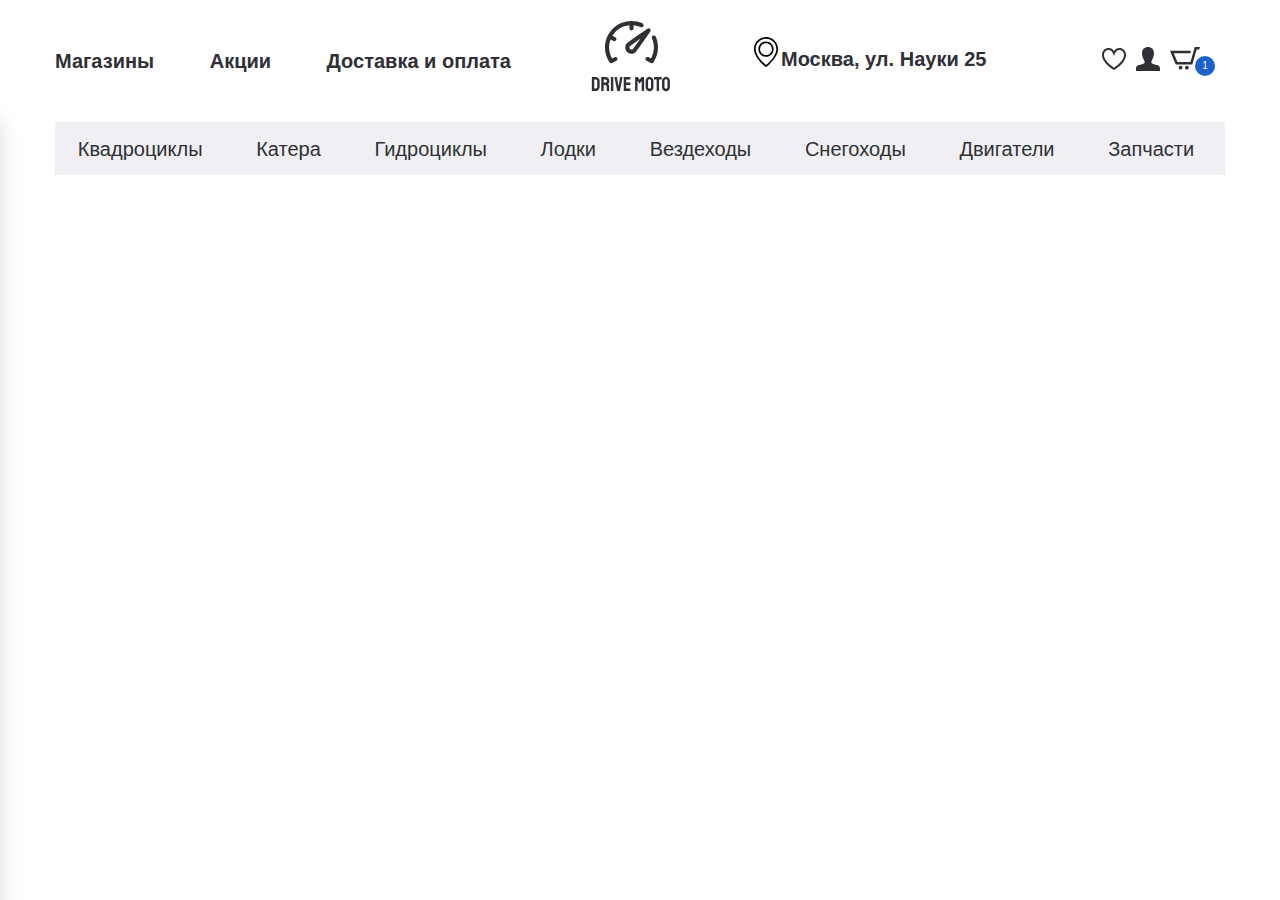
==== commit af8e6909: "added adaptive header section" ====
--- a/index.html
+++ b/index.html
@@ -17,6 +17,7 @@
   <link rel="preconnect" href="https://fonts.gstatic.com" crossorigin>
   <link href="https://fonts.googleapis.com/css2?family=Barlow:wght@400;700&display=swap" rel="stylesheet">
   <link rel="stylesheet" href="css/style.css">
+  <link rel="stylesheet" href="css/media.css">
 </head>
 
 <body>
@@ -25,6 +26,11 @@
       <div class="container">
         <div class="header__top-inner">
           <nav class="menu">
+            <button class="menu__btn">
+              <div class="menu__btn-line"></div>
+              <div class="menu__btn-line"></div>
+              <div class="menu__btn-line"></div>
+            </button>
             <ul class="menu__list">
               <li class="menu__item"><a class="menu__link" href="#">Магазины</a></li>
               <li class="menu__item"><a class="menu__link" href="#">Акции</a></li>
@@ -33,6 +39,7 @@
           </nav>
           <a class="logo" href="#">
             <img class="logo__img" src="images/logo.svg" alt="Logo">
+            <div class="logo__img-mobile"><img src="images/logo-sm.svg" alt="Logo"></div>
           </a>
           <div class="header__box">
             <a class="header__address-link"
@@ -62,6 +69,98 @@
         </div>
       </div>
     </div>
+      <div class="menu-mobile">
+        <ul class="menu-mobile__list">
+          <li class="menu-mobile__item">
+            <a class="menu-mobile__link" href="#"><img class="menu-mobile__img" src="images/account-icon.svg" alt="">
+              <p>Войти</p>
+            </a>
+          </li>
+          <li class="menu-mobile__item">
+            <a class="menu-mobile__link" href="#"><img class="menu-mobile__img" src="images/account-icon.svg" alt="">
+              <p>Регистрация</p>
+            </a>
+          </li>
+          <li class="menu-mobile__item">
+            <a class="menu-mobile__link" href="#"><img class="menu-mobile__img" src="images/save-icon.svg" alt="">
+              <p>Избранное</p>
+            </a>
+          </li>
+          <li class="menu-mobile__item">
+            <a class="menu-mobile__link" href="#"><img class="menu-mobile__img" src="images/basket-icon.svg" alt="">
+              <p>Корзина</p>
+            </a>
+          </li>
+          <li class="menu-mobile__item">
+            <a class="menu-mobile__link" href="#"><img class="menu-mobile__img" src="images/shop-icon.svg" alt="">
+              <p>Магазины</p>
+            </a>
+          </li>
+          <li class="menu-mobile__item">
+            <a class="menu-mobile__link" href="#"><img class="menu-mobile__img" src="images/procent-icon.svg" alt="">
+              <p>Акции</p>
+            </a>
+          </li>
+          <li class="menu-mobile__item">
+            <a class="menu-mobile__link" href="#"><img class="menu-mobile__img" src="images/delivery-icon.svg" alt="">
+              <p>Доставка и оплата</p>
+            </a>
+          </li>
+          <li class="menu-mobile__item">
+            <a class="menu-mobile__link" href="#">
+              <p>Квадроциклы</p>
+            </a>
+          </li>
+          <li class="menu-mobile__item">
+            <a class="menu-mobile__link" href="#">
+              <p>Катера</p>
+            </a>
+          </li>
+          <li class="menu-mobile__item">
+            <a class="menu-mobile__link" href="#">
+              <p>Гидроциклы</p>
+            </a>
+          </li>
+          <li class="menu-mobile__item">
+            <a class="menu-mobile__link" href="#">
+              <p>Лодки</p>
+            </a>
+          </li>
+          <li class="menu-mobile__item">
+            <a class="menu-mobile__link" href="#">
+              <p>Вездеходы</p>
+            </a>
+          </li>
+          <li class="menu-mobile__item">
+            <a class="menu-mobile__link" href="#">
+              <p>Снегоходы</p>
+            </a>
+          </li>
+          <li class="menu-mobile__item">
+            <a class="menu-mobile__link" href="#">
+              <p>Двигатели</p>
+            </a>
+          </li>
+          <li class="menu-mobile__item">
+            <a class="menu-mobile__link" href="#">
+              <p>Запчасти</p>
+            </a>
+          </li>
+          <li class="menu-mobile__item header__address">
+            <a class="menu-mobile__link" href="#">
+              <p>Москва, <br>
+                ул. Науки 25</p>
+            </a>
+          </li>
+        </ul>
+        <div class="menu-mobile__linewrapper">
+          <ul class="menu-mobile__line">
+            <li class="menu__item"><a class="menu__link" href="#">Магазины</a></li>
+            <li class="menu__item"><a class="menu__link" href="#">Акции</a></li>
+            <li class="menu__item"><a class="menu__link" href="#">Доставка и оплата</a></li>
+          </ul>
+        </div>
+      </div>
     <div class="header__bottom">
       <div class="container">
         <ul class="menu-categories">
@@ -110,7 +209,7 @@
     </div>
   </header>
 
-  <section class="banner-section page-section">
+  <!-- <section class="banner-section page-section">
     <div class="container">
       <div class="banner-section__inner">
         <div class="banner-section__slider">
@@ -162,7 +261,7 @@
         </a>
       </div>
     </div>
-  </section>
+  </section> 
 
   <div class="search page-section">
     <div class="container">
@@ -2690,7 +2789,7 @@
         <a class="footer__bottom-link" href="#">Политика обработки персональных данных</a>
       </div>
     </div>
-  </footer>
+  </footer> -->
 
 
 
@@ -2702,15 +2801,4 @@
   <script src="js/main.js"></script>
 </body>
 
-</html>
-
-
-<!-- 
-<div class="tabs-wrapper">
-  <div class="tabs">
-    <a class="tab tab--actives-content" href="#"></a>
-  </div>
-  <div class="tabs-container">
-    <div class="tabs-content"></div>
-  </div>
-</div> -->+</html>--- a/css/style.css
+++ b/css/style.css
@@ -40,6 +40,8 @@
     font-size: 20px;
     line-height: 24px;
     font-weight: 400;
+    overflow-x: hidden;
+    min-width: 320px;
 }
 
 .container {
@@ -68,6 +70,12 @@
 }
 .header__box {
     display: flex;
+}
+.logo__img-mobile {
+    display: none;
+}
+.menu__btn {
+    display: none;
 }
 .header__address-link {
     width: 265px;
@@ -84,6 +92,44 @@
     left: 0;
     top: -10px;
 }
+.header__address {
+    font-weight: 700;
+    font-size: 20px;
+    line-height: 24px;
+    padding-top: 65px;
+    padding-bottom: 250px;
+}
+
+.menu-mobile__list {
+    width: 273px;
+    box-shadow: 0px 0px 20px rgba(0, 0, 0, 0.15);
+    transform: translateX(-100%);
+    transition: all 0.3s;
+    position: absolute;
+    z-index: 50;
+    background: #fff;
+}
+.menu-mobile__list--active {
+    transform: translateX(0%);
+}
+.menu-mobile__item {
+    position: relative;
+    border-bottom: 1px solid rgba(0, 0, 0, 0.1);
+}
+.menu-mobile__linewrapper {
+    display: none;       
+}
+.menu-mobile__link {
+    display: block;
+    padding-left: 53px;
+    padding-top: 36px;
+}
+.menu-mobile__img {
+    position: absolute;
+    left: 11px;
+    bottom: 0;
+}
+
 .user-list {
     margin-right: 15px;
     display: flex;
@@ -1263,8 +1309,7 @@
 .product-card {
     margin-bottom: 80px;
 }
-.container {
-}
+
 .product-card__inner {
     display: flex;
     justify-content: space-between;
@@ -1325,59 +1370,162 @@
 .product-card__buttons {
     margin-bottom: 50px;
 }
-.product-card__icon-favorite {
-}
-.product-card__icon-comparsion {
-}
-.rate {
-}
-
-.product-card__tabs {
-
-}
-.tabs {
-}
-.tab {
-}
-.tab--active {
-}
+.product-card__buttons a + a {
+    margin-left: 30px;
+}
+
 .product-card__tab {
     font-size: 20px;
     line-height: 24px;
     opacity: 0.6;
     padding-bottom: 5px;
     padding-right: 17px;
+    margin-bottom: 5px;
+    border-radius: 0;
+}
+.product-card__tab + .product-card__tab {
+    padding-left: 17px;
+}
+.product-card__tab.tab--active {
+    opacity: 1;
+    border-bottom: 2px solid #1c62cd;
+    font-weight: bold;
+    font-family: "SF Pro Display", sans-serif;
+}
+
+.product-card__list {
     margin-bottom: 20px;
+}
+.product-card__item {
+    padding: 15px 0 6px;
+    display: flex;
+    justify-content: space-between;
+    border-bottom: 1px solid rgba(47, 48, 53, 0.1);
+}
+.product-card__item-left {
+    padding-right: 15px;
+}
+.product-card__item-right {
+    width: 125px;
+}
+.product-card__more {
+    font-weight: 400;
+    font-size: 14px;
+    line-height: 17px;
+    color: #1c62cd;
+    border-bottom: 1px solid #1c62cd;
+    margin: 20px 0 40px;
+}
+.product-card__btn button {
+    font-size: 14px;
+    line-height: 17px;
+    text-align: center;
+    letter-spacing: 0.12em;
+    text-transform: uppercase;
+    color: #ffffff;
+    padding: 16px 56px;
+    background: #1c62cd;
+    border-radius: 3px;
+    border: none;
+    cursor: pointer;
+}
+.card__tab-box {
+    display: flex;
+    justify-content: space-around;
+    background: #f4f4f4;
+    align-items: space-around;
+    padding: 22px 0;
+    margin-bottom: 50px;
+}
+.card__tabs {
+    margin-bottom: 100px;
+}
+.card__tab {
+    line-height: 24px;
+    font-size: 20px;
+    color: #2f3035;
+    opacity: 0.6;
+}
+
+.card__tab.tab--active {
+    padding-bottom: 5px;
+    border-bottom: 1px solid #1c62cd;
+    opacity: 1;
     border-radius: 0;
 }
-.product-card__tab + .product-card__tab{
-    padding-left: 17px;
-}
-.product-card__tab.tab--active {
-
-    opacity: 1;
-    border-bottom: 2px solid #1C62CD;
-    font-weight: bold;
-    font-family: 'SF Pro Display', sans-serif;
-}
-.tabs-container {
-}
-.tabs-content {
-}
-.product-card__tabs-content {
-}
-.tabs-content--active {
-}
-.product-card__list {
-}
-.product-card__item {
-    
-}
-.product-card__item-left {
-}
-.product-card__item-right {
-}
-.product-card__more {
-}
-.product-card__btn {
-}
+
+.card__top-line {
+    margin-bottom: 10px;
+}
+.card__label-search {
+    font-size: 17px;
+    line-height: 20px;
+    color: rgba(47, 48, 53, 0.7);
+}
+.card__input-search {
+    margin-left: 17px;
+    background: #f0f0f4;
+    border-radius: 3px;
+    padding: 9px 37px 9px 17px;
+    border: none;
+    margin-right: 100px;
+}
+
+.card__input-pickup {
+    margin-left: 54px;
+    font-size: 17px;
+    line-height: 20px;
+    color: rgba(47, 48, 53, 0.7);
+}
+
+.card__list-item {
+    padding: 20px 0;
+    border-bottom: 1px solid rgba(47, 48, 53, 0.1);
+    display: flex;
+    font-size: 16px;
+    line-height: 22px;
+    color: rgba(47, 48, 53, 0.7);
+}
+.card__list-itemtitle {
+    color: rgb(47, 48, 53);
+    font-size: 20px;
+    line-height: 24px;
+}
+.card__list-address {
+    width: 220px;
+    margin-right: 80px;
+}
+
+.card__list-workhours {
+    width: 153px;
+    margin-right: 96px;
+}
+.workhours {
+    display: flex;
+    justify-content: space-between;
+}
+.card__list-avialable {
+    width: 140px;
+    margin-right: 60px;
+}
+
+.card__list-num {
+    width: 104px;
+}
+
+.card__list-btn {
+    margin-left: auto;
+}
+.card__list-btn button {
+    border: none;
+    font-size: 13px;
+    line-height: 16px;
+    letter-spacing: 0.12em;
+    color: #ffffff;
+    padding: 9px 40px;
+    border: none;
+    text-transform: uppercase;
+    background: #1c62cd;
+    border-radius: 3px;
+    cursor: pointer;
+}
--- a/css/media.css
+++ b/css/media.css
@@ -0,0 +1,133 @@
+@media (max-width: 1100px) {
+    .container {
+        width: 1100px;
+    }
+    .menu__item + .menu__item {
+        padding-left: 20px;
+    }
+    .header__address-link {
+        margin-right: 20px;
+    }
+}
+
+@media (max-width: 991.98px) {
+    .container {
+        width: 991px;
+    }
+    .header__top-inner {
+        width: 991px;
+    }
+}
+
+@media (max-width: 968px) { 
+    .header__top-inner {
+        width: 968px;
+    }
+    .header__bottom {
+        display: none;
+    }
+    .menu__list {
+        display: none;
+    }
+    .menu__btn {
+        display: block;
+        background: transparent;
+        cursor: pointer;
+        border: none;
+        padding: 0;
+    }
+    .menu__btn-line {
+        background: #2f3035;
+        border-radius: 3px;
+        height: 3px;
+        width: 34px;
+        margin: 8px 0;
+    }
+    .menu-mobile__linewrapper {
+        display: block;
+        color: #2f3035;
+        font-weight: bold;
+        overflow-x: scroll;
+        background-color: #0e0e114f;
+        width: 991px;
+    }
+    .menu-mobile__line {
+        min-width: 450px;
+        padding: 14px 0 14px 15px;
+        text-align: center;
+    }
+    .menu-mobile__line.menu__item {
+        font-size: 20px;
+        line-height: 24px;
+        font-family: "SFProDisplay-Bold", sans-serif;
+    }
+}
+@media (max-width: 767.98px) { 
+    
+}
+
+@media (max-width: 640px) {
+    .header__address-link {
+        display: none;
+    }
+    .container {
+        width: 640px; 
+    }
+    .header__top-inner {
+        width: 620px;
+    }
+    .user-list {
+        margin-right: 0px;
+    }
+    .container {
+        width: 640px;
+    }
+    .menu-mobile__linewrapper {
+        width: 640px;
+        margin: 0 auto;
+    }
+}
+@media (max-width: 575.98px) { 
+    .container {
+        width: 575px; 
+    }
+    .header__top-inner {
+        width: 555px;
+    }
+    .menu-mobile__linewrapper {
+        width: 575px;
+        margin: 0 auto;
+    }
+}
+@media (max-width: 420px) { 
+    body {
+        overflow-x: hidden;
+    }
+    .container {
+        width: 420px; 
+    }
+    .header__top-inner {
+        width: 370px;
+    }
+    .menu-mobile__linewrapper {
+        width: 420px;
+        margin: 0 auto;
+    }
+    .menu-mobile__line {
+        text-align: left;
+    }
+}
+@media (max-width: 370px) {
+    .container {
+        width: 370px; 
+    }
+    .header__top-inner {
+        width: 300px;
+    }
+    .logo__img {
+        display: none;
+    }
+    .logo__img-mobile {
+        display: block;
+    }
+}
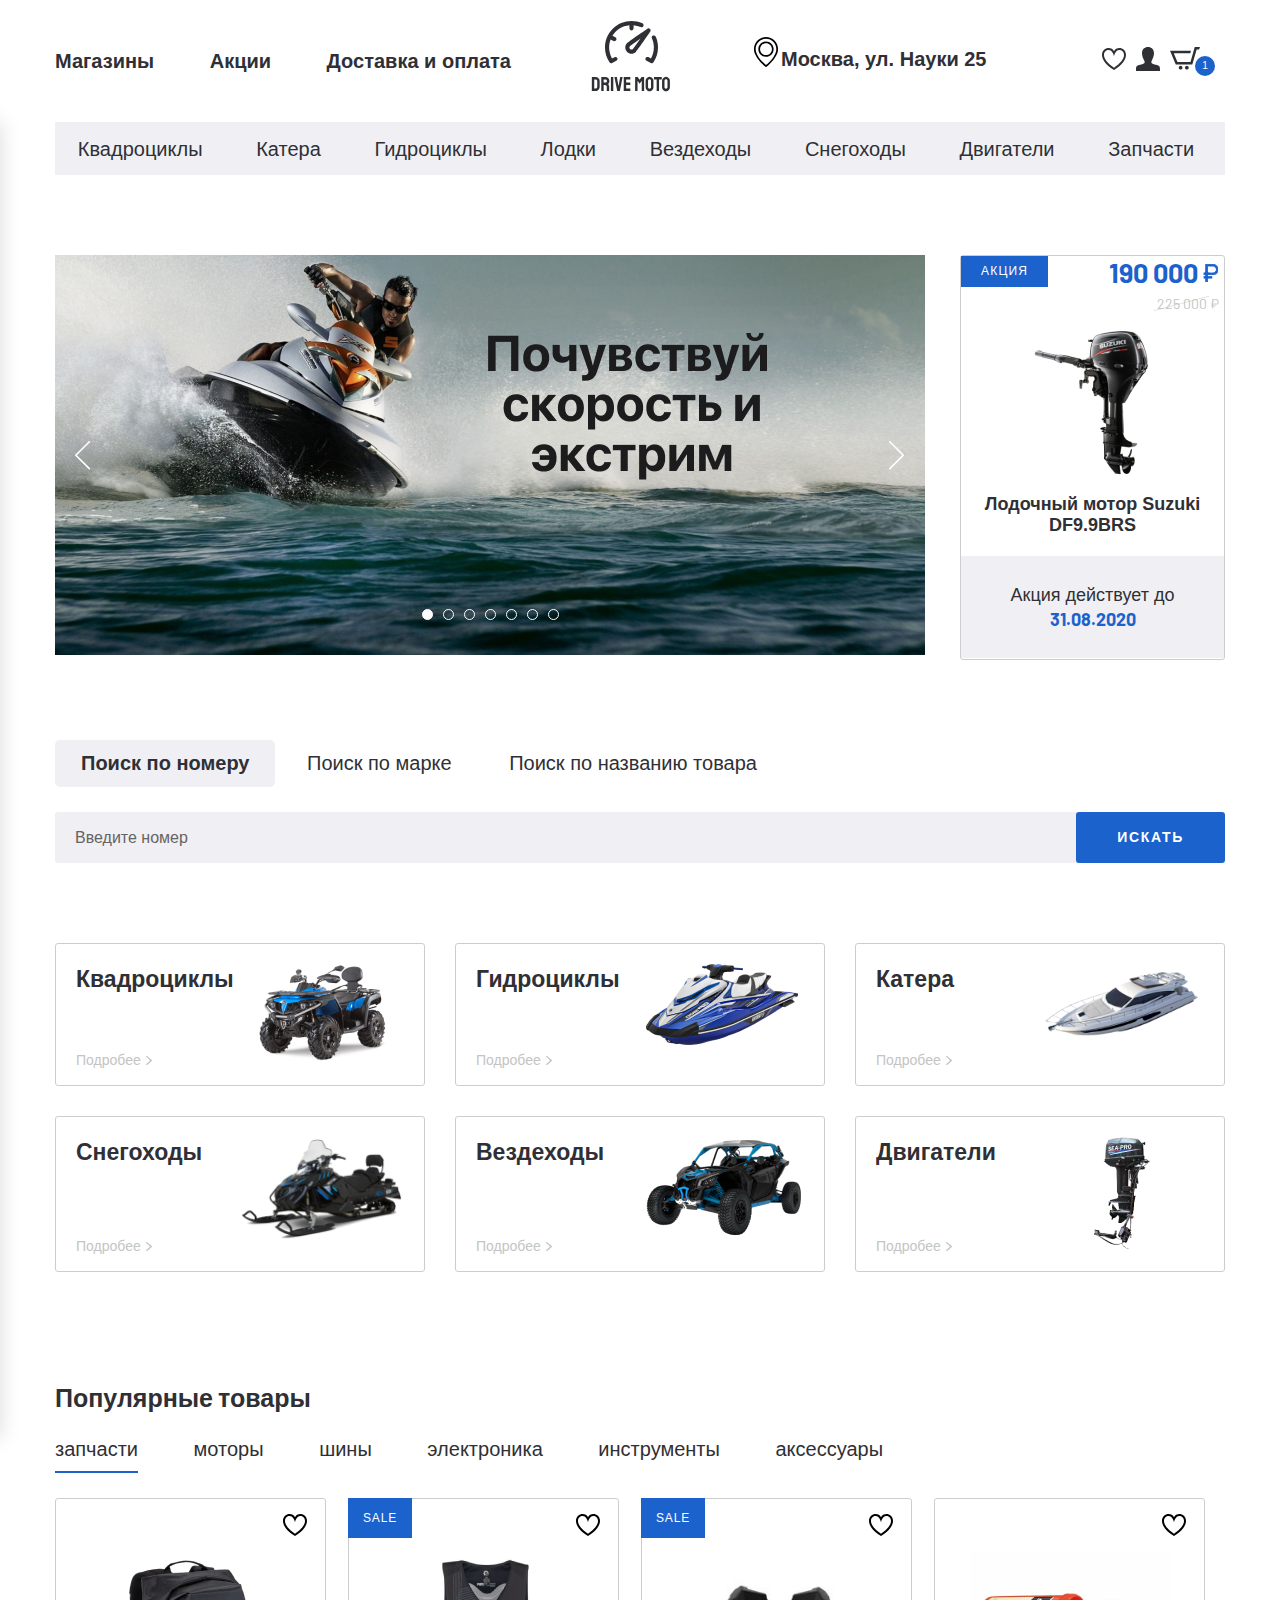
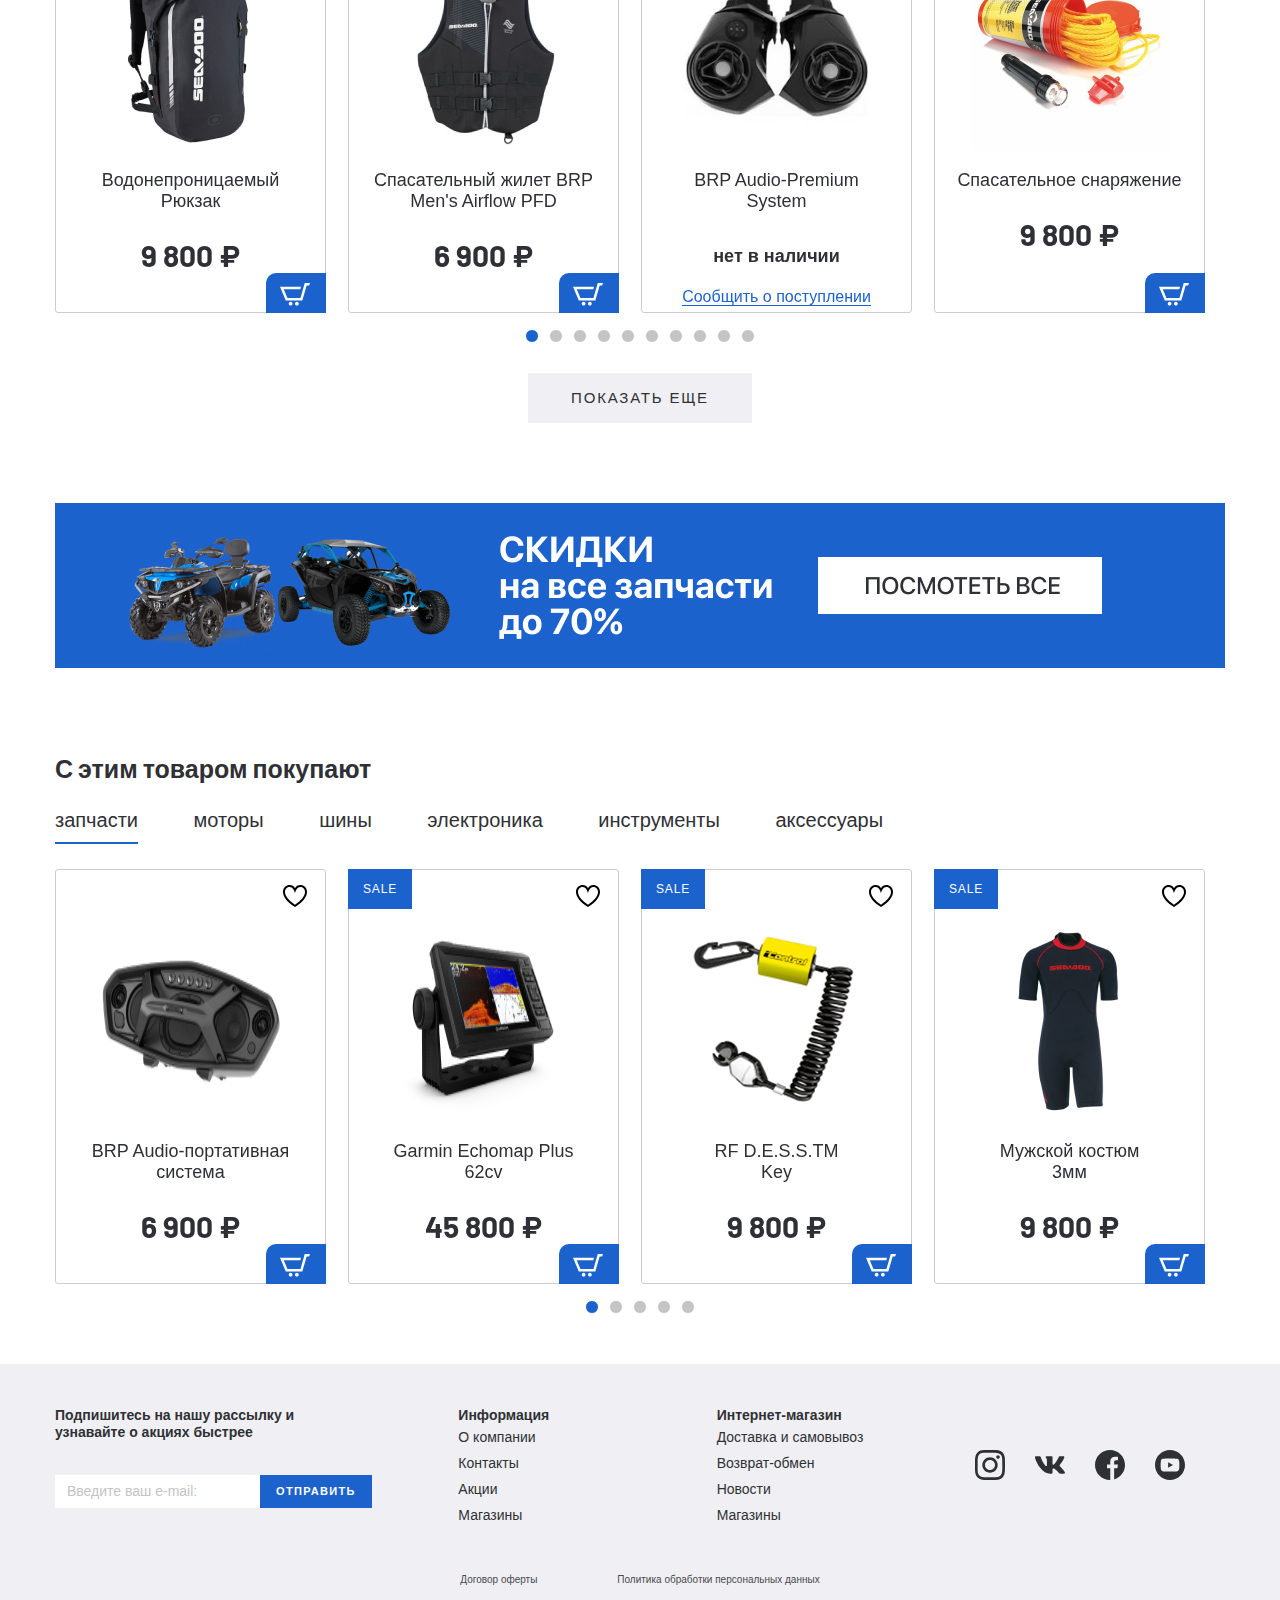
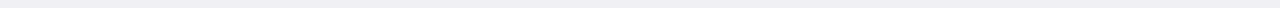
==== commit 87cc2ae4: "adaptive first page" ====
--- a/index.html
+++ b/index.html
@@ -69,98 +69,98 @@
         </div>
       </div>
     </div>
-      <div class="menu-mobile">
-        <ul class="menu-mobile__list">
-          <li class="menu-mobile__item">
-            <a class="menu-mobile__link" href="#"><img class="menu-mobile__img" src="images/account-icon.svg" alt="">
-              <p>Войти</p>
-            </a>
-          </li>
-          <li class="menu-mobile__item">
-            <a class="menu-mobile__link" href="#"><img class="menu-mobile__img" src="images/account-icon.svg" alt="">
-              <p>Регистрация</p>
-            </a>
-          </li>
-          <li class="menu-mobile__item">
-            <a class="menu-mobile__link" href="#"><img class="menu-mobile__img" src="images/save-icon.svg" alt="">
-              <p>Избранное</p>
-            </a>
-          </li>
-          <li class="menu-mobile__item">
-            <a class="menu-mobile__link" href="#"><img class="menu-mobile__img" src="images/basket-icon.svg" alt="">
-              <p>Корзина</p>
-            </a>
-          </li>
-          <li class="menu-mobile__item">
-            <a class="menu-mobile__link" href="#"><img class="menu-mobile__img" src="images/shop-icon.svg" alt="">
-              <p>Магазины</p>
-            </a>
-          </li>
-          <li class="menu-mobile__item">
-            <a class="menu-mobile__link" href="#"><img class="menu-mobile__img" src="images/procent-icon.svg" alt="">
-              <p>Акции</p>
-            </a>
-          </li>
-          <li class="menu-mobile__item">
-            <a class="menu-mobile__link" href="#"><img class="menu-mobile__img" src="images/delivery-icon.svg" alt="">
-              <p>Доставка и оплата</p>
-            </a>
-          </li>
-          <li class="menu-mobile__item">
-            <a class="menu-mobile__link" href="#">
-              <p>Квадроциклы</p>
-            </a>
-          </li>
-          <li class="menu-mobile__item">
-            <a class="menu-mobile__link" href="#">
-              <p>Катера</p>
-            </a>
-          </li>
-          <li class="menu-mobile__item">
-            <a class="menu-mobile__link" href="#">
-              <p>Гидроциклы</p>
-            </a>
-          </li>
-          <li class="menu-mobile__item">
-            <a class="menu-mobile__link" href="#">
-              <p>Лодки</p>
-            </a>
-          </li>
-          <li class="menu-mobile__item">
-            <a class="menu-mobile__link" href="#">
-              <p>Вездеходы</p>
-            </a>
-          </li>
-          <li class="menu-mobile__item">
-            <a class="menu-mobile__link" href="#">
-              <p>Снегоходы</p>
-            </a>
-          </li>
-          <li class="menu-mobile__item">
-            <a class="menu-mobile__link" href="#">
-              <p>Двигатели</p>
-            </a>
-          </li>
-          <li class="menu-mobile__item">
-            <a class="menu-mobile__link" href="#">
-              <p>Запчасти</p>
-            </a>
-          </li>
-          <li class="menu-mobile__item header__address">
-            <a class="menu-mobile__link" href="#">
-              <p>Москва, <br>
-                ул. Науки 25</p>
-            </a>
-          </li>
+    <div class="menu-mobile">
+      <ul class="menu-mobile__list">
+        <li class="menu-mobile__item">
+          <a class="menu-mobile__link" href="#"><img class="menu-mobile__img" src="images/account-icon.svg" alt="">
+            <p>Войти</p>
+          </a>
+        </li>
+        <li class="menu-mobile__item">
+          <a class="menu-mobile__link" href="#"><img class="menu-mobile__img" src="images/account-icon.svg" alt="">
+            <p>Регистрация</p>
+          </a>
+        </li>
+        <li class="menu-mobile__item">
+          <a class="menu-mobile__link" href="#"><img class="menu-mobile__img" src="images/save-icon.svg" alt="">
+            <p>Избранное</p>
+          </a>
+        </li>
+        <li class="menu-mobile__item">
+          <a class="menu-mobile__link" href="#"><img class="menu-mobile__img" src="images/basket-icon.svg" alt="">
+            <p>Корзина</p>
+          </a>
+        </li>
+        <li class="menu-mobile__item">
+          <a class="menu-mobile__link" href="#"><img class="menu-mobile__img" src="images/shop-icon.svg" alt="">
+            <p>Магазины</p>
+          </a>
+        </li>
+        <li class="menu-mobile__item">
+          <a class="menu-mobile__link" href="#"><img class="menu-mobile__img" src="images/procent-icon.svg" alt="">
+            <p>Акции</p>
+          </a>
+        </li>
+        <li class="menu-mobile__item">
+          <a class="menu-mobile__link" href="#"><img class="menu-mobile__img" src="images/delivery-icon.svg" alt="">
+            <p>Доставка и оплата</p>
+          </a>
+        </li>
+        <li class="menu-mobile__item">
+          <a class="menu-mobile__link" href="catalog.html">
+            <p>Квадроциклы</p>
+          </a>
+        </li>
+        <li class="menu-mobile__item">
+          <a class="menu-mobile__link" href="catalog.html">
+            <p>Катера</p>
+          </a>
+        </li>
+        <li class="menu-mobile__item">
+          <a class="menu-mobile__link" href="catalog.html">
+            <p>Гидроциклы</p>
+          </a>
+        </li>
+        <li class="menu-mobile__item">
+          <a class="menu-mobile__link" href="catalog.html">
+            <p>Лодки</p>
+          </a>
+        </li>
+        <li class="menu-mobile__item">
+          <a class="menu-mobile__link" href="catalog.html">
+            <p>Вездеходы</p>
+          </a>
+        </li>
+        <li class="menu-mobile__item">
+          <a class="menu-mobile__link" href="catalog.html">
+            <p>Снегоходы</p>
+          </a>
+        </li>
+        <li class="menu-mobile__item">
+          <a class="menu-mobile__link" href="catalog.html">
+            <p>Двигатели</p>
+          </a>
+        </li>
+        <li class="menu-mobile__item">
+          <a class="menu-mobile__link" href="catalog.html">
+            <p>Запчасти</p>
+          </a>
+        </li>
+        <li class="menu-mobile__item header__address">
+          <a class="menu-mobile__link" href="#">
+            <p>Москва, <br>
+              ул. Науки 25</p>
+          </a>
+        </li>
+      </ul>
+      <div class="menu-mobile__linewrapper">
+        <ul class="menu-mobile__line">
+          <li class="menu__item"><a class="menu__link" href="#">Магазины</a></li>
+          <li class="menu__item"><a class="menu__link" href="#">Акции</a></li>
+          <li class="menu__item"><a class="menu__link" href="#">Доставка и оплата</a></li>
         </ul>
-        <div class="menu-mobile__linewrapper">
-          <ul class="menu-mobile__line">
-            <li class="menu__item"><a class="menu__link" href="#">Магазины</a></li>
-            <li class="menu__item"><a class="menu__link" href="#">Акции</a></li>
-            <li class="menu__item"><a class="menu__link" href="#">Доставка и оплата</a></li>
-          </ul>
-        </div>
-      </div>
+      </div>
+    </div>
     <div class="header__bottom">
       <div class="container">
         <ul class="menu-categories">
@@ -209,7 +209,7 @@
     </div>
   </header>
 
-  <!-- <section class="banner-section page-section">
+  <section class="banner-section page-section">
     <div class="container">
       <div class="banner-section__inner">
         <div class="banner-section__slider">
@@ -261,38 +261,41 @@
         </a>
       </div>
     </div>
-  </section> 
+  </section>
 
   <div class="search page-section">
     <div class="container">
       <div class="search__inner">
-        <div class="search__tabs">
-          <a class="tab search__tabs-item tab--active" href="#tab-1">Поиск по номеру</a>
-          <a class="tab search__tabs-item" href="#tab-2">Поиск по марке</a>
-          <a class="tab search__tabs-item" href="#tab-3">Поиск по названию товара</a>
-        </div>
-        <div class="search__content">
-          <div id="tab-1" class="tabs-content search__content-item tabs-content--active">
-            <form class="search__content-form">
-              <input class="search__content-input" type="text" placeholder="Введите номер">
-              <button class="search__content-btn" type="submit">искать</button>
-            </form>
-          </div>
-          <div id="tab-2" class="tabs-content search__content-item">
-            <form class="search__content-form">
-              <input class="search__content-input" type="text" placeholder="Введите марку">
-              <button class="search__content-btn" type="submit">искать</button>
-            </form>
-          </div>
-          <div id="tab-3" class="tabs-content search__content-item">
-            <form class="search__content-form">
-              <input class="search__content-input" type="text" placeholder="Введите название товара">
-              <button class="search__content-btn" type="submit">искать</button>
-            </form>
-          </div>
+        <div class="search__tabs tabs-wrapper">
+          <div class="mobile-overflow">
+            <a class="tab search__tabs-item tab--active" href="#tab-1">Поиск по номеру</a>
+            <a class="tab search__tabs-item" href="#tab-2">Поиск по марке</a>
+            <a class="tab search__tabs-item" href="#tab-3">Поиск по названию товара</a>
+          </div>
+        </div>
+      </div>
+      <div class="search__content">
+        <div id="tab-1" class="tabs-content search__content-item tabs-content--active">
+          <form class="search__content-form">
+            <input class="search__content-input" type="text" placeholder="Введите номер">
+            <button class="search__content-btn" type="submit">искать</button>
+          </form>
+        </div>
+        <div id="tab-2" class="tabs-content search__content-item">
+          <form class="search__content-form">
+            <input class="search__content-input" type="text" placeholder="Введите марку">
+            <button class="search__content-btn" type="submit">искать</button>
+          </form>
+        </div>
+        <div id="tab-3" class="tabs-content search__content-item">
+          <form class="search__content-form">
+            <input class="search__content-input" type="text" placeholder="Введите название товара">
+            <button class="search__content-btn" type="submit">искать</button>
+          </form>
         </div>
       </div>
     </div>
+  </div>
   </div>
 
   <section class="categories page-section">
@@ -351,7 +354,7 @@
           Популярные товары
         </h3>
         <div class="tabs-wrapper">
-          <div class="tabs products__tabs">
+          <div class="tabs products__tabs mobile-overflow">
             <a class="tab products__tab tab--active" href="#product-tab-1">запчасти</a>
             <a class="tab products__tab" href="#product-tab-2">моторы</a>
             <a class="tab products__tab" href="#product-tab-3">шины </a>
@@ -359,1561 +362,281 @@
             <a class="tab products__tab" href="#product-tab-5">инструменты</a>
             <a class="tab products__tab" href="#product-tab-6">аксессуары</a>
           </div>
-          <div class="tabs-container products__container">
-            <div id="product-tab-1" class="tabs-content products__content tabs-content--active">
-              <div class="product-slider">
-                <div class="product-slider__item">
-                  <div class="product-item__wrapper">
-                    <button class="product-item__favorite">
-                    </button>
-                    <button class="product-item__basket">
-                      <img src="images/basket-white.svg" alt="basket">
-                    </button>
-                    <a class="product-item__notify-link" href="#"><span>Сообщить о поступлении</span></a>
-                    <a class="product-item" href="#">
-                      <p class="product-item__hover-text">
-                        посмотреть товар
-                      </p>
-                      <img class="product-item__img" src="images/content/product-1.png" alt="product-item">
-                      <h4 class="product-item__title">
-                        Водонепроницаемый
-                        Рюкзак
-                      </h4>
-                      <p class="price product-item__price">
-                        9 800 ₽
-                      </p>
-                      <p class="product-item__notify-text">
-                        нет в наличии
-                      </p>
-                    </a>
-                  </div>
-                </div>
-                <div class="product-slider__item">
-                  <div class="product-item__wrapper">
-                    <button class="product-item__favorite">
-                    </button>
-                    <button class="product-item__basket">
-                      <img src="images/basket-white.svg" alt="basket">
-                    </button>
-                    <a class="product-item__notify-link" href="#"><span>Сообщить о поступлении</span></a>
-                    <a class="product-item product-item--sale" href="#">
-                      <p class="product-item__hover-text">
-                        посмотреть товар
-                      </p>
-                      <img class="product-item__img" src="images/content/product-2.png" alt="product-item">
-                      <h4 class="product-item__title">
-                        Спасательный жилет BRP Men's Airflow PFD
-                      </h4>
-                      <p class="price product-item__price">
-                        6 900 ₽
-                      </p>
-                      <p class="product-item__notify-text">
-                        нет в наличии
-                      </p>
-                    </a>
-                  </div>
-                </div>
-                <div class="product-slider__item">
-                  <div class="product-item__wrapper product-item__not-available">
-                    <button class="product-item__favorite">
-                    </button>
-                    <button class="product-item__basket">
-                      <img src="images/basket-white.svg" alt="basket">
-                    </button>
-                    <a class="product-item__notify-link" href="#"><span>Сообщить о поступлении</span></a>
-                    <a class="product-item product-item--sale" href="#">
-                      <p class="product-item__hover-text">
-                        посмотреть товар
-                      </p>
-                      <img class="product-item__img" src="images/content/product-3.png" alt="product-item">
-                      <h4 class="product-item__title">
-                        BRP Audio-Premium System
-                      </h4>
-                      <p class="price product-item__price">
-                        68 000 ₽
-                      </p>
-                      <p class="product-item__notify-text">
-                        нет в наличии
-                      </p>
-                    </a>
-                  </div>
-                </div>
-                <div class="product-slider__item">
-                  <div class="product-item__wrapper">
-                    <button class="product-item__favorite">
-                    </button>
-                    <button class="product-item__basket">
-                      <img src="images/basket-white.svg" alt="basket">
-                    </button>
-                    <a class="product-item__notify-link" href="#"><span>Сообщить о поступлении</span></a>
-                    <a class="product-item" href="#">
-                      <p class="product-item__hover-text">
-                        посмотреть товар
-                      </p>
-                      <img class="product-item__img" src="images/content/product-4.png" alt="product-item">
-                      <h4 class="product-item__title">
-                        Спасательное
-                        снаряжение
-                      </h4>
-                      <p class="price product-item__price">
-                        9 800 ₽
-                      </p>
-                      <p class="product-item__notify-text">
-                        нет в наличии
-                      </p>
-                    </a>
-                  </div>
-                </div>
-                <div class="product-slider__item">
-                  <div class="product-item__wrapper">
-                    <button class="product-item__favorite">
-                    </button>
-                    <button class="product-item__basket">
-                      <img src="images/basket-white.svg" alt="basket">
-                    </button>
-                    <a class="product-item__notify-link" href="#"><span>Сообщить о поступлении</span></a>
-                    <a class="product-item" href="#">
-                      <p class="product-item__hover-text">
-                        посмотреть товар
-                      </p>
-                      <img class="product-item__img" src="images/content/product-1.png" alt="product-item">
-                      <h4 class="product-item__title">
-                        Водонепроницаемый
-                        Рюкзак
-                      </h4>
-                      <p class="price product-item__price">
-                        9 800 ₽
-                      </p>
-                      <p class="product-item__notify-text">
-                        нет в наличии
-                      </p>
-                    </a>
-                  </div>
-                </div>
-                <div class="product-slider__item">
-                  <div class="product-item__wrapper">
-                    <button class="product-item__favorite">
-                    </button>
-                    <button class="product-item__basket">
-                      <img src="images/basket-white.svg" alt="basket">
-                    </button>
-                    <a class="product-item__notify-link" href="#"><span>Сообщить о поступлении</span></a>
-                    <a class="product-item" href="#">
-                      <p class="product-item__hover-text">
-                        посмотреть товар
-                      </p>
-                      <img class="product-item__img" src="images/content/product-2.png" alt="product-item">
-                      <h4 class="product-item__title">
-                        Спасательный жилет BRP Men's Airflow PFD
-                      </h4>
-                      <p class="price product-item__price">
-                        6 900 ₽
-                      </p>
-                      <p class="product-item__notify-text">
-                        нет в наличии
-                      </p>
-                    </a>
-                  </div>
-                </div>
-                <div class="product-slider__item">
-                  <div class="product-item__wrapper">
-                    <button class="product-item__favorite">
-                    </button>
-                    <button class="product-item__basket">
-                      <img src="images/basket-white.svg" alt="basket">
-                    </button>
-                    <a class="product-item__notify-link" href="#"><span>Сообщить о поступлении</span></a>
-                    <a class="product-item" href="#">
-                      <p class="product-item__hover-text">
-                        посмотреть товар
-                      </p>
-                      <img class="product-item__img" src="images/content/product-3.png" alt="product-item">
-                      <h4 class="product-item__title">
-                        BRP Audio-Premium System
-                      </h4>
-                      <p class="price product-item__price">
-                        68 000 ₽
-                      </p>
-                      <p class="product-item__notify-text">
-                        нет в наличии
-                      </p>
-                    </a>
-                  </div>
-                </div>
-                <div class="product-slider__item">
-                  <div class="product-item__wrapper">
-                    <button class="product-item__favorite">
-                    </button>
-                    <button class="product-item__basket">
-                      <img src="images/basket-white.svg" alt="basket">
-                    </button>
-                    <a class="product-item__notify-link" href="#"><span>Сообщить о поступлении</span></a>
-                    <a class="product-item" href="#">
-                      <p class="product-item__hover-text">
-                        посмотреть товар
-                      </p>
-                      <img class="product-item__img" src="images/content/product-4.png" alt="product-item">
-                      <h4 class="product-item__title">
-                        Спасательное
-                        снаряжение
-                      </h4>
-                      <p class="price product-item__price">
-                        23 800 ₽
-                      </p>
-                      <p class="product-item__notify-text">
-                        нет в наличии
-                      </p>
-                    </a>
-                  </div>
-                </div>
-                <div class="product-slider__item">
-                  <div class="product-item__wrapper">
-                    <button class="product-item__favorite">
-                    </button>
-                    <button class="product-item__basket">
-                      <img src="images/basket-white.svg" alt="basket">
-                    </button>
-                    <a class="product-item__notify-link" href="#"><span>Сообщить о поступлении</span></a>
-                    <a class="product-item" href="#">
-                      <p class="product-item__hover-text">
-                        посмотреть товар
-                      </p>
-                      <img class="product-item__img" src="images/content/product-1.png" alt="product-item">
-                      <h4 class="product-item__title">
-                        Водонепроницаемый
-                        Рюкзак
-                      </h4>
-                      <p class="price product-item__price">
-                        9 800 ₽
-                      </p>
-                      <p class="product-item__notify-text">
-                        нет в наличии
-                      </p>
-                    </a>
-                  </div>
-                </div>
-                <div class="product-slider__item">
-                  <div class="product-item__wrapper">
-                    <button class="product-item__favorite">
-                    </button>
-                    <button class="product-item__basket">
-                      <img src="images/basket-white.svg" alt="basket">
-                    </button>
-                    <a class="product-item__notify-link" href="#"><span>Сообщить о поступлении</span></a>
-                    <a class="product-item" href="#">
-                      <p class="product-item__hover-text">
-                        посмотреть товар
-                      </p>
-                      <img class="product-item__img" src="images/content/product-2.png" alt="product-item">
-                      <h4 class="product-item__title">
-                        Спасательный жилет BRP Men's Airflow PFD
-                      </h4>
-                      <p class="price product-item__price">
-                        6 900 ₽
-                      </p>
-                      <p class="product-item__notify-text">
-                        нет в наличии
-                      </p>
-                    </a>
-                  </div>
+        </div>
+
+        <div class="tabs-container products__container">
+          <div id="product-tab-1" class="tabs-content products__content tabs-content--active">
+            <div class="product-slider">
+              <div class="product-slider__item">
+                <div class="product-item__wrapper">
+                  <button class="product-item__favorite">
+                  </button>
+                  <button class="product-item__basket">
+                    <img src="images/basket-white.svg" alt="basket">
+                  </button>
+                  <a class="product-item__notify-link" href="#"><span>Сообщить о поступлении</span></a>
+                  <a class="product-item" href="#">
+                    <p class="product-item__hover-text">
+                      посмотреть товар
+                    </p>
+                    <img class="product-item__img" src="images/content/product-1.png" alt="product-item">
+                    <h4 class="product-item__title">
+                      Водонепроницаемый
+                      Рюкзак
+                    </h4>
+                    <p class="price product-item__price">
+                      9 800 ₽
+                    </p>
+                    <p class="product-item__notify-text">
+                      нет в наличии
+                    </p>
+                  </a>
+                </div>
+              </div>
+              <div class="product-slider__item">
+                <div class="product-item__wrapper">
+                  <button class="product-item__favorite">
+                  </button>
+                  <button class="product-item__basket">
+                    <img src="images/basket-white.svg" alt="basket">
+                  </button>
+                  <a class="product-item__notify-link" href="#"><span>Сообщить о поступлении</span></a>
+                  <a class="product-item product-item--sale" href="#">
+                    <p class="product-item__hover-text">
+                      посмотреть товар
+                    </p>
+                    <img class="product-item__img" src="images/content/product-2.png" alt="product-item">
+                    <h4 class="product-item__title">
+                      Спасательный жилет BRP Men's Airflow PFD
+                    </h4>
+                    <p class="price product-item__price">
+                      6 900 ₽
+                    </p>
+                    <p class="product-item__notify-text">
+                      нет в наличии
+                    </p>
+                  </a>
+                </div>
+              </div>
+              <div class="product-slider__item">
+                <div class="product-item__wrapper product-item__not-available">
+                  <button class="product-item__favorite">
+                  </button>
+                  <button class="product-item__basket">
+                    <img src="images/basket-white.svg" alt="basket">
+                  </button>
+                  <a class="product-item__notify-link" href="#"><span>Сообщить о поступлении</span></a>
+                  <a class="product-item product-item--sale" href="#">
+                    <p class="product-item__hover-text">
+                      посмотреть товар
+                    </p>
+                    <img class="product-item__img" src="images/content/product-3.png" alt="product-item">
+                    <h4 class="product-item__title">
+                      BRP Audio-Premium System
+                    </h4>
+                    <p class="price product-item__price">
+                      68 000 ₽
+                    </p>
+                    <p class="product-item__notify-text">
+                      нет в наличии
+                    </p>
+                  </a>
+                </div>
+              </div>
+              <div class="product-slider__item">
+                <div class="product-item__wrapper">
+                  <button class="product-item__favorite">
+                  </button>
+                  <button class="product-item__basket">
+                    <img src="images/basket-white.svg" alt="basket">
+                  </button>
+                  <a class="product-item__notify-link" href="#"><span>Сообщить о поступлении</span></a>
+                  <a class="product-item" href="#">
+                    <p class="product-item__hover-text">
+                      посмотреть товар
+                    </p>
+                    <img class="product-item__img" src="images/content/product-4.png" alt="product-item">
+                    <h4 class="product-item__title">
+                      Спасательное
+                      снаряжение
+                    </h4>
+                    <p class="price product-item__price">
+                      9 800 ₽
+                    </p>
+                    <p class="product-item__notify-text">
+                      нет в наличии
+                    </p>
+                  </a>
+                </div>
+              </div>
+              <div class="product-slider__item">
+                <div class="product-item__wrapper">
+                  <button class="product-item__favorite">
+                  </button>
+                  <button class="product-item__basket">
+                    <img src="images/basket-white.svg" alt="basket">
+                  </button>
+                  <a class="product-item__notify-link" href="#"><span>Сообщить о поступлении</span></a>
+                  <a class="product-item" href="#">
+                    <p class="product-item__hover-text">
+                      посмотреть товар
+                    </p>
+                    <img class="product-item__img" src="images/content/product-1.png" alt="product-item">
+                    <h4 class="product-item__title">
+                      Водонепроницаемый
+                      Рюкзак
+                    </h4>
+                    <p class="price product-item__price">
+                      9 800 ₽
+                    </p>
+                    <p class="product-item__notify-text">
+                      нет в наличии
+                    </p>
+                  </a>
+                </div>
+              </div>
+              <div class="product-slider__item">
+                <div class="product-item__wrapper">
+                  <button class="product-item__favorite">
+                  </button>
+                  <button class="product-item__basket">
+                    <img src="images/basket-white.svg" alt="basket">
+                  </button>
+                  <a class="product-item__notify-link" href="#"><span>Сообщить о поступлении</span></a>
+                  <a class="product-item" href="#">
+                    <p class="product-item__hover-text">
+                      посмотреть товар
+                    </p>
+                    <img class="product-item__img" src="images/content/product-2.png" alt="product-item">
+                    <h4 class="product-item__title">
+                      Спасательный жилет BRP Men's Airflow PFD
+                    </h4>
+                    <p class="price product-item__price">
+                      6 900 ₽
+                    </p>
+                    <p class="product-item__notify-text">
+                      нет в наличии
+                    </p>
+                  </a>
+                </div>
+              </div>
+              <div class="product-slider__item">
+                <div class="product-item__wrapper">
+                  <button class="product-item__favorite">
+                  </button>
+                  <button class="product-item__basket">
+                    <img src="images/basket-white.svg" alt="basket">
+                  </button>
+                  <a class="product-item__notify-link" href="#"><span>Сообщить о поступлении</span></a>
+                  <a class="product-item" href="#">
+                    <p class="product-item__hover-text">
+                      посмотреть товар
+                    </p>
+                    <img class="product-item__img" src="images/content/product-3.png" alt="product-item">
+                    <h4 class="product-item__title">
+                      BRP Audio-Premium System
+                    </h4>
+                    <p class="price product-item__price">
+                      68 000 ₽
+                    </p>
+                    <p class="product-item__notify-text">
+                      нет в наличии
+                    </p>
+                  </a>
+                </div>
+              </div>
+              <div class="product-slider__item">
+                <div class="product-item__wrapper">
+                  <button class="product-item__favorite">
+                  </button>
+                  <button class="product-item__basket">
+                    <img src="images/basket-white.svg" alt="basket">
+                  </button>
+                  <a class="product-item__notify-link" href="#"><span>Сообщить о поступлении</span></a>
+                  <a class="product-item" href="#">
+                    <p class="product-item__hover-text">
+                      посмотреть товар
+                    </p>
+                    <img class="product-item__img" src="images/content/product-4.png" alt="product-item">
+                    <h4 class="product-item__title">
+                      Спасательное
+                      снаряжение
+                    </h4>
+                    <p class="price product-item__price">
+                      23 800 ₽
+                    </p>
+                    <p class="product-item__notify-text">
+                      нет в наличии
+                    </p>
+                  </a>
+                </div>
+              </div>
+              <div class="product-slider__item">
+                <div class="product-item__wrapper">
+                  <button class="product-item__favorite">
+                  </button>
+                  <button class="product-item__basket">
+                    <img src="images/basket-white.svg" alt="basket">
+                  </button>
+                  <a class="product-item__notify-link" href="#"><span>Сообщить о поступлении</span></a>
+                  <a class="product-item" href="#">
+                    <p class="product-item__hover-text">
+                      посмотреть товар
+                    </p>
+                    <img class="product-item__img" src="images/content/product-1.png" alt="product-item">
+                    <h4 class="product-item__title">
+                      Водонепроницаемый
+                      Рюкзак
+                    </h4>
+                    <p class="price product-item__price">
+                      9 800 ₽
+                    </p>
+                    <p class="product-item__notify-text">
+                      нет в наличии
+                    </p>
+                  </a>
+                </div>
+              </div>
+              <div class="product-slider__item">
+                <div class="product-item__wrapper">
+                  <button class="product-item__favorite">
+                  </button>
+                  <button class="product-item__basket">
+                    <img src="images/basket-white.svg" alt="basket">
+                  </button>
+                  <a class="product-item__notify-link" href="#"><span>Сообщить о поступлении</span></a>
+                  <a class="product-item" href="#">
+                    <p class="product-item__hover-text">
+                      посмотреть товар
+                    </p>
+                    <img class="product-item__img" src="images/content/product-2.png" alt="product-item">
+                    <h4 class="product-item__title">
+                      Спасательный жилет BRP Men's Airflow PFD
+                    </h4>
+                    <p class="price product-item__price">
+                      6 900 ₽
+                    </p>
+                    <p class="product-item__notify-text">
+                      нет в наличии
+                    </p>
+                  </a>
                 </div>
               </div>
             </div>
-            <div id="product-tab-2" class="tabs-content products__content ">
-              <div class="product-slider">
-                <div class="product-slider__item">
-                  <div class="product-item__wrapper">
-                    <button class="product-item__favorite">
-                    </button>
-                    <button class="product-item__basket">
-                      <img src="images/basket-white.svg" alt="basket">
-                    </button>
-                    <a class="product-item__notify-link" href="#"><span>Сообщить о поступлении</span></a>
-                    <a class="product-item" href="#">
-                      <p class="product-item__hover-text">
-                        посмотреть товар
-                      </p>
-                      <img class="product-item__img" src="images/content/product-1.png" alt="product-item">
-                      <h4 class="product-item__title">
-                        Водонепроницаемый
-                        Рюкзак
-                      </h4>
-                      <p class="price product-item__price">
-                        9 800 ₽
-                      </p>
-                      <p class="product-item__notify-text">
-                        нет в наличии
-                      </p>
-                    </a>
-                  </div>
-                </div>
-                <div class="product-slider__item">
-                  <div class="product-item__wrapper">
-                    <button class="product-item__favorite">
-                    </button>
-                    <button class="product-item__basket">
-                      <img src="images/basket-white.svg" alt="basket">
-                    </button>
-                    <a class="product-item__notify-link" href="#"><span>Сообщить о поступлении</span></a>
-                    <a class="product-item product-item--sale" href="#">
-                      <p class="product-item__hover-text">
-                        посмотреть товар
-                      </p>
-                      <img class="product-item__img" src="images/content/product-2.png" alt="product-item">
-                      <h4 class="product-item__title">
-                        Спасательный жилет BRP Men's Airflow PFD
-                      </h4>
-                      <p class="price product-item__price">
-                        6 900 ₽
-                      </p>
-                      <p class="product-item__notify-text">
-                        нет в наличии
-                      </p>
-                    </a>
-                  </div>
-                </div>
-                <div class="product-slider__item">
-                  <div class="product-item__wrapper product-item__not-available">
-                    <button class="product-item__favorite">
-                    </button>
-                    <button class="product-item__basket">
-                      <img src="images/basket-white.svg" alt="basket">
-                    </button>
-                    <a class="product-item__notify-link" href="#"><span>Сообщить о поступлении</span></a>
-                    <a class="product-item product-item--sale" href="#">
-                      <p class="product-item__hover-text">
-                        посмотреть товар
-                      </p>
-                      <img class="product-item__img" src="images/content/product-3.png" alt="product-item">
-                      <h4 class="product-item__title">
-                        BRP Audio-Premium System
-                      </h4>
-                      <p class="price product-item__price">
-                        68 000 ₽
-                      </p>
-                      <p class="product-item__notify-text">
-                        нет в наличии
-                      </p>
-                    </a>
-                  </div>
-                </div>
-                <div class="product-slider__item">
-                  <div class="product-item__wrapper">
-                    <button class="product-item__favorite">
-                    </button>
-                    <button class="product-item__basket">
-                      <img src="images/basket-white.svg" alt="basket">
-                    </button>
-                    <a class="product-item__notify-link" href="#"><span>Сообщить о поступлении</span></a>
-                    <a class="product-item" href="#">
-                      <p class="product-item__hover-text">
-                        посмотреть товар
-                      </p>
-                      <img class="product-item__img" src="images/content/product-4.png" alt="product-item">
-                      <h4 class="product-item__title">
-                        Спасательное
-                        снаряжение
-                      </h4>
-                      <p class="price product-item__price">
-                        9 800 ₽
-                      </p>
-                      <p class="product-item__notify-text">
-                        нет в наличии
-                      </p>
-                    </a>
-                  </div>
-                </div>
-                <div class="product-slider__item">
-                  <div class="product-item__wrapper">
-                    <button class="product-item__favorite">
-                    </button>
-                    <button class="product-item__basket">
-                      <img src="images/basket-white.svg" alt="basket">
-                    </button>
-                    <a class="product-item__notify-link" href="#"><span>Сообщить о поступлении</span></a>
-                    <a class="product-item" href="#">
-                      <p class="product-item__hover-text">
-                        посмотреть товар
-                      </p>
-                      <img class="product-item__img" src="images/content/product-1.png" alt="product-item">
-                      <h4 class="product-item__title">
-                        Водонепроницаемый
-                        Рюкзак
-                      </h4>
-                      <p class="price product-item__price">
-                        9 800 ₽
-                      </p>
-                      <p class="product-item__notify-text">
-                        нет в наличии
-                      </p>
-                    </a>
-                  </div>
-                </div>
-                <div class="product-slider__item">
-                  <div class="product-item__wrapper">
-                    <button class="product-item__favorite">
-                    </button>
-                    <button class="product-item__basket">
-                      <img src="images/basket-white.svg" alt="basket">
-                    </button>
-                    <a class="product-item__notify-link" href="#"><span>Сообщить о поступлении</span></a>
-                    <a class="product-item" href="#">
-                      <p class="product-item__hover-text">
-                        посмотреть товар
-                      </p>
-                      <img class="product-item__img" src="images/content/product-2.png" alt="product-item">
-                      <h4 class="product-item__title">
-                        Спасательный жилет BRP Men's Airflow PFD
-                      </h4>
-                      <p class="price product-item__price">
-                        6 900 ₽
-                      </p>
-                      <p class="product-item__notify-text">
-                        нет в наличии
-                      </p>
-                    </a>
-                  </div>
-                </div>
-                <div class="product-slider__item">
-                  <div class="product-item__wrapper">
-                    <button class="product-item__favorite">
-                    </button>
-                    <button class="product-item__basket">
-                      <img src="images/basket-white.svg" alt="basket">
-                    </button>
-                    <a class="product-item__notify-link" href="#"><span>Сообщить о поступлении</span></a>
-                    <a class="product-item" href="#">
-                      <p class="product-item__hover-text">
-                        посмотреть товар
-                      </p>
-                      <img class="product-item__img" src="images/content/product-3.png" alt="product-item">
-                      <h4 class="product-item__title">
-                        BRP Audio-Premium System
-                      </h4>
-                      <p class="price product-item__price">
-                        68 000 ₽
-                      </p>
-                      <p class="product-item__notify-text">
-                        нет в наличии
-                      </p>
-                    </a>
-                  </div>
-                </div>
-                <div class="product-slider__item">
-                  <div class="product-item__wrapper">
-                    <button class="product-item__favorite">
-                    </button>
-                    <button class="product-item__basket">
-                      <img src="images/basket-white.svg" alt="basket">
-                    </button>
-                    <a class="product-item__notify-link" href="#"><span>Сообщить о поступлении</span></a>
-                    <a class="product-item" href="#">
-                      <p class="product-item__hover-text">
-                        посмотреть товар
-                      </p>
-                      <img class="product-item__img" src="images/content/product-4.png" alt="product-item">
-                      <h4 class="product-item__title">
-                        Спасательное
-                        снаряжение
-                      </h4>
-                      <p class="price product-item__price">
-                        23 800 ₽
-                      </p>
-                      <p class="product-item__notify-text">
-                        нет в наличии
-                      </p>
-                    </a>
-                  </div>
-                </div>
-                <div class="product-slider__item">
-                  <div class="product-item__wrapper">
-                    <button class="product-item__favorite">
-                    </button>
-                    <button class="product-item__basket">
-                      <img src="images/basket-white.svg" alt="basket">
-                    </button>
-                    <a class="product-item__notify-link" href="#"><span>Сообщить о поступлении</span></a>
-                    <a class="product-item" href="#">
-                      <p class="product-item__hover-text">
-                        посмотреть товар
-                      </p>
-                      <img class="product-item__img" src="images/content/product-1.png" alt="product-item">
-                      <h4 class="product-item__title">
-                        Водонепроницаемый
-                        Рюкзак
-                      </h4>
-                      <p class="price product-item__price">
-                        9 800 ₽
-                      </p>
-                      <p class="product-item__notify-text">
-                        нет в наличии
-                      </p>
-                    </a>
-                  </div>
-                </div>
-                <div class="product-slider__item">
-                  <div class="product-item__wrapper">
-                    <button class="product-item__favorite">
-                    </button>
-                    <button class="product-item__basket">
-                      <img src="images/basket-white.svg" alt="basket">
-                    </button>
-                    <a class="product-item__notify-link" href="#"><span>Сообщить о поступлении</span></a>
-                    <a class="product-item" href="#">
-                      <p class="product-item__hover-text">
-                        посмотреть товар
-                      </p>
-                      <img class="product-item__img" src="images/content/product-2.png" alt="product-item">
-                      <h4 class="product-item__title">
-                        Спасательный жилет BRP Men's Airflow PFD
-                      </h4>
-                      <p class="price product-item__price">
-                        6 900 ₽
-                      </p>
-                      <p class="product-item__notify-text">
-                        нет в наличии
-                      </p>
-                    </a>
-                  </div>
-                </div>
-              </div>
-            </div>
-            <div id="product-tab-3" class="tabs-content products__content ">
-              <div class="product-slider">
-                <div class="product-slider__item">
-                  <div class="product-item__wrapper">
-                    <button class="product-item__favorite">
-                    </button>
-                    <button class="product-item__basket">
-                      <img src="images/basket-white.svg" alt="basket">
-                    </button>
-                    <a class="product-item__notify-link" href="#"><span>Сообщить о поступлении</span></a>
-                    <a class="product-item" href="#">
-                      <p class="product-item__hover-text">
-                        посмотреть товар
-                      </p>
-                      <img class="product-item__img" src="images/content/product-1.png" alt="product-item">
-                      <h4 class="product-item__title">
-                        Водонепроницаемый
-                        Рюкзак
-                      </h4>
-                      <p class="price product-item__price">
-                        9 800 ₽
-                      </p>
-                      <p class="product-item__notify-text">
-                        нет в наличии
-                      </p>
-                    </a>
-                  </div>
-                </div>
-                <div class="product-slider__item">
-                  <div class="product-item__wrapper">
-                    <button class="product-item__favorite">
-                    </button>
-                    <button class="product-item__basket">
-                      <img src="images/basket-white.svg" alt="basket">
-                    </button>
-                    <a class="product-item__notify-link" href="#"><span>Сообщить о поступлении</span></a>
-                    <a class="product-item product-item--sale" href="#">
-                      <p class="product-item__hover-text">
-                        посмотреть товар
-                      </p>
-                      <img class="product-item__img" src="images/content/product-2.png" alt="product-item">
-                      <h4 class="product-item__title">
-                        Спасательный жилет BRP Men's Airflow PFD
-                      </h4>
-                      <p class="price product-item__price">
-                        6 900 ₽
-                      </p>
-                      <p class="product-item__notify-text">
-                        нет в наличии
-                      </p>
-                    </a>
-                  </div>
-                </div>
-                <div class="product-slider__item">
-                  <div class="product-item__wrapper product-item__not-available">
-                    <button class="product-item__favorite">
-                    </button>
-                    <button class="product-item__basket">
-                      <img src="images/basket-white.svg" alt="basket">
-                    </button>
-                    <a class="product-item__notify-link" href="#"><span>Сообщить о поступлении</span></a>
-                    <a class="product-item product-item--sale" href="#">
-                      <p class="product-item__hover-text">
-                        посмотреть товар
-                      </p>
-                      <img class="product-item__img" src="images/content/product-3.png" alt="product-item">
-                      <h4 class="product-item__title">
-                        BRP Audio-Premium System
-                      </h4>
-                      <p class="price product-item__price">
-                        68 000 ₽
-                      </p>
-                      <p class="product-item__notify-text">
-                        нет в наличии
-                      </p>
-                    </a>
-                  </div>
-                </div>
-                <div class="product-slider__item">
-                  <div class="product-item__wrapper">
-                    <button class="product-item__favorite">
-                    </button>
-                    <button class="product-item__basket">
-                      <img src="images/basket-white.svg" alt="basket">
-                    </button>
-                    <a class="product-item__notify-link" href="#"><span>Сообщить о поступлении</span></a>
-                    <a class="product-item" href="#">
-                      <p class="product-item__hover-text">
-                        посмотреть товар
-                      </p>
-                      <img class="product-item__img" src="images/content/product-4.png" alt="product-item">
-                      <h4 class="product-item__title">
-                        Спасательное
-                        снаряжение
-                      </h4>
-                      <p class="price product-item__price">
-                        9 800 ₽
-                      </p>
-                      <p class="product-item__notify-text">
-                        нет в наличии
-                      </p>
-                    </a>
-                  </div>
-                </div>
-                <div class="product-slider__item">
-                  <div class="product-item__wrapper">
-                    <button class="product-item__favorite">
-                    </button>
-                    <button class="product-item__basket">
-                      <img src="images/basket-white.svg" alt="basket">
-                    </button>
-                    <a class="product-item__notify-link" href="#"><span>Сообщить о поступлении</span></a>
-                    <a class="product-item" href="#">
-                      <p class="product-item__hover-text">
-                        посмотреть товар
-                      </p>
-                      <img class="product-item__img" src="images/content/product-1.png" alt="product-item">
-                      <h4 class="product-item__title">
-                        Водонепроницаемый
-                        Рюкзак
-                      </h4>
-                      <p class="price product-item__price">
-                        9 800 ₽
-                      </p>
-                      <p class="product-item__notify-text">
-                        нет в наличии
-                      </p>
-                    </a>
-                  </div>
-                </div>
-                <div class="product-slider__item">
-                  <div class="product-item__wrapper">
-                    <button class="product-item__favorite">
-                    </button>
-                    <button class="product-item__basket">
-                      <img src="images/basket-white.svg" alt="basket">
-                    </button>
-                    <a class="product-item__notify-link" href="#"><span>Сообщить о поступлении</span></a>
-                    <a class="product-item" href="#">
-                      <p class="product-item__hover-text">
-                        посмотреть товар
-                      </p>
-                      <img class="product-item__img" src="images/content/product-2.png" alt="product-item">
-                      <h4 class="product-item__title">
-                        Спасательный жилет BRP Men's Airflow PFD
-                      </h4>
-                      <p class="price product-item__price">
-                        6 900 ₽
-                      </p>
-                      <p class="product-item__notify-text">
-                        нет в наличии
-                      </p>
-                    </a>
-                  </div>
-                </div>
-                <div class="product-slider__item">
-                  <div class="product-item__wrapper">
-                    <button class="product-item__favorite">
-                    </button>
-                    <button class="product-item__basket">
-                      <img src="images/basket-white.svg" alt="basket">
-                    </button>
-                    <a class="product-item__notify-link" href="#"><span>Сообщить о поступлении</span></a>
-                    <a class="product-item" href="#">
-                      <p class="product-item__hover-text">
-                        посмотреть товар
-                      </p>
-                      <img class="product-item__img" src="images/content/product-3.png" alt="product-item">
-                      <h4 class="product-item__title">
-                        BRP Audio-Premium System
-                      </h4>
-                      <p class="price product-item__price">
-                        68 000 ₽
-                      </p>
-                      <p class="product-item__notify-text">
-                        нет в наличии
-                      </p>
-                    </a>
-                  </div>
-                </div>
-                <div class="product-slider__item">
-                  <div class="product-item__wrapper">
-                    <button class="product-item__favorite">
-                    </button>
-                    <button class="product-item__basket">
-                      <img src="images/basket-white.svg" alt="basket">
-                    </button>
-                    <a class="product-item__notify-link" href="#"><span>Сообщить о поступлении</span></a>
-                    <a class="product-item" href="#">
-                      <p class="product-item__hover-text">
-                        посмотреть товар
-                      </p>
-                      <img class="product-item__img" src="images/content/product-4.png" alt="product-item">
-                      <h4 class="product-item__title">
-                        Спасательное
-                        снаряжение
-                      </h4>
-                      <p class="price product-item__price">
-                        23 800 ₽
-                      </p>
-                      <p class="product-item__notify-text">
-                        нет в наличии
-                      </p>
-                    </a>
-                  </div>
-                </div>
-                <div class="product-slider__item">
-                  <div class="product-item__wrapper">
-                    <button class="product-item__favorite">
-                    </button>
-                    <button class="product-item__basket">
-                      <img src="images/basket-white.svg" alt="basket">
-                    </button>
-                    <a class="product-item__notify-link" href="#"><span>Сообщить о поступлении</span></a>
-                    <a class="product-item" href="#">
-                      <p class="product-item__hover-text">
-                        посмотреть товар
-                      </p>
-                      <img class="product-item__img" src="images/content/product-1.png" alt="product-item">
-                      <h4 class="product-item__title">
-                        Водонепроницаемый
-                        Рюкзак
-                      </h4>
-                      <p class="price product-item__price">
-                        9 800 ₽
-                      </p>
-                      <p class="product-item__notify-text">
-                        нет в наличии
-                      </p>
-                    </a>
-                  </div>
-                </div>
-                <div class="product-slider__item">
-                  <div class="product-item__wrapper">
-                    <button class="product-item__favorite">
-                    </button>
-                    <button class="product-item__basket">
-                      <img src="images/basket-white.svg" alt="basket">
-                    </button>
-                    <a class="product-item__notify-link" href="#"><span>Сообщить о поступлении</span></a>
-                    <a class="product-item" href="#">
-                      <p class="product-item__hover-text">
-                        посмотреть товар
-                      </p>
-                      <img class="product-item__img" src="images/content/product-2.png" alt="product-item">
-                      <h4 class="product-item__title">
-                        Спасательный жилет BRP Men's Airflow PFD
-                      </h4>
-                      <p class="price product-item__price">
-                        6 900 ₽
-                      </p>
-                      <p class="product-item__notify-text">
-                        нет в наличии
-                      </p>
-                    </a>
-                  </div>
-                </div>
-              </div>
-            </div>
-            <div id="product-tab-4" class="tabs-content products__content ">
-              <div class="product-slider">
-                <div class="product-slider__item">
-                  <div class="product-item__wrapper">
-                    <button class="product-item__favorite">
-                    </button>
-                    <button class="product-item__basket">
-                      <img src="images/basket-white.svg" alt="basket">
-                    </button>
-                    <a class="product-item__notify-link" href="#"><span>Сообщить о поступлении</span></a>
-                    <a class="product-item" href="#">
-                      <p class="product-item__hover-text">
-                        посмотреть товар
-                      </p>
-                      <img class="product-item__img" src="images/content/product-1.png" alt="product-item">
-                      <h4 class="product-item__title">
-                        Водонепроницаемый
-                        Рюкзак
-                      </h4>
-                      <p class="price product-item__price">
-                        9 800 ₽
-                      </p>
-                      <p class="product-item__notify-text">
-                        нет в наличии
-                      </p>
-                    </a>
-                  </div>
-                </div>
-                <div class="product-slider__item">
-                  <div class="product-item__wrapper">
-                    <button class="product-item__favorite">
-                    </button>
-                    <button class="product-item__basket">
-                      <img src="images/basket-white.svg" alt="basket">
-                    </button>
-                    <a class="product-item__notify-link" href="#"><span>Сообщить о поступлении</span></a>
-                    <a class="product-item product-item--sale" href="#">
-                      <p class="product-item__hover-text">
-                        посмотреть товар
-                      </p>
-                      <img class="product-item__img" src="images/content/product-2.png" alt="product-item">
-                      <h4 class="product-item__title">
-                        Спасательный жилет BRP Men's Airflow PFD
-                      </h4>
-                      <p class="price product-item__price">
-                        6 900 ₽
-                      </p>
-                      <p class="product-item__notify-text">
-                        нет в наличии
-                      </p>
-                    </a>
-                  </div>
-                </div>
-                <div class="product-slider__item">
-                  <div class="product-item__wrapper product-item__not-available">
-                    <button class="product-item__favorite">
-                    </button>
-                    <button class="product-item__basket">
-                      <img src="images/basket-white.svg" alt="basket">
-                    </button>
-                    <a class="product-item__notify-link" href="#"><span>Сообщить о поступлении</span></a>
-                    <a class="product-item product-item--sale" href="#">
-                      <p class="product-item__hover-text">
-                        посмотреть товар
-                      </p>
-                      <img class="product-item__img" src="images/content/product-3.png" alt="product-item">
-                      <h4 class="product-item__title">
-                        BRP Audio-Premium System
-                      </h4>
-                      <p class="price product-item__price">
-                        68 000 ₽
-                      </p>
-                      <p class="product-item__notify-text">
-                        нет в наличии
-                      </p>
-                    </a>
-                  </div>
-                </div>
-                <div class="product-slider__item">
-                  <div class="product-item__wrapper">
-                    <button class="product-item__favorite">
-                    </button>
-                    <button class="product-item__basket">
-                      <img src="images/basket-white.svg" alt="basket">
-                    </button>
-                    <a class="product-item__notify-link" href="#"><span>Сообщить о поступлении</span></a>
-                    <a class="product-item" href="#">
-                      <p class="product-item__hover-text">
-                        посмотреть товар
-                      </p>
-                      <img class="product-item__img" src="images/content/product-4.png" alt="product-item">
-                      <h4 class="product-item__title">
-                        Спасательное
-                        снаряжение
-                      </h4>
-                      <p class="price product-item__price">
-                        9 800 ₽
-                      </p>
-                      <p class="product-item__notify-text">
-                        нет в наличии
-                      </p>
-                    </a>
-                  </div>
-                </div>
-                <div class="product-slider__item">
-                  <div class="product-item__wrapper">
-                    <button class="product-item__favorite">
-                    </button>
-                    <button class="product-item__basket">
-                      <img src="images/basket-white.svg" alt="basket">
-                    </button>
-                    <a class="product-item__notify-link" href="#"><span>Сообщить о поступлении</span></a>
-                    <a class="product-item" href="#">
-                      <p class="product-item__hover-text">
-                        посмотреть товар
-                      </p>
-                      <img class="product-item__img" src="images/content/product-1.png" alt="product-item">
-                      <h4 class="product-item__title">
-                        Водонепроницаемый
-                        Рюкзак
-                      </h4>
-                      <p class="price product-item__price">
-                        9 800 ₽
-                      </p>
-                      <p class="product-item__notify-text">
-                        нет в наличии
-                      </p>
-                    </a>
-                  </div>
-                </div>
-                <div class="product-slider__item">
-                  <div class="product-item__wrapper">
-                    <button class="product-item__favorite">
-                    </button>
-                    <button class="product-item__basket">
-                      <img src="images/basket-white.svg" alt="basket">
-                    </button>
-                    <a class="product-item__notify-link" href="#"><span>Сообщить о поступлении</span></a>
-                    <a class="product-item" href="#">
-                      <p class="product-item__hover-text">
-                        посмотреть товар
-                      </p>
-                      <img class="product-item__img" src="images/content/product-2.png" alt="product-item">
-                      <h4 class="product-item__title">
-                        Спасательный жилет BRP Men's Airflow PFD
-                      </h4>
-                      <p class="price product-item__price">
-                        6 900 ₽
-                      </p>
-                      <p class="product-item__notify-text">
-                        нет в наличии
-                      </p>
-                    </a>
-                  </div>
-                </div>
-                <div class="product-slider__item">
-                  <div class="product-item__wrapper">
-                    <button class="product-item__favorite">
-                    </button>
-                    <button class="product-item__basket">
-                      <img src="images/basket-white.svg" alt="basket">
-                    </button>
-                    <a class="product-item__notify-link" href="#"><span>Сообщить о поступлении</span></a>
-                    <a class="product-item" href="#">
-                      <p class="product-item__hover-text">
-                        посмотреть товар
-                      </p>
-                      <img class="product-item__img" src="images/content/product-3.png" alt="product-item">
-                      <h4 class="product-item__title">
-                        BRP Audio-Premium System
-                      </h4>
-                      <p class="price product-item__price">
-                        68 000 ₽
-                      </p>
-                      <p class="product-item__notify-text">
-                        нет в наличии
-                      </p>
-                    </a>
-                  </div>
-                </div>
-                <div class="product-slider__item">
-                  <div class="product-item__wrapper">
-                    <button class="product-item__favorite">
-                    </button>
-                    <button class="product-item__basket">
-                      <img src="images/basket-white.svg" alt="basket">
-                    </button>
-                    <a class="product-item__notify-link" href="#"><span>Сообщить о поступлении</span></a>
-                    <a class="product-item" href="#">
-                      <p class="product-item__hover-text">
-                        посмотреть товар
-                      </p>
-                      <img class="product-item__img" src="images/content/product-4.png" alt="product-item">
-                      <h4 class="product-item__title">
-                        Спасательное
-                        снаряжение
-                      </h4>
-                      <p class="price product-item__price">
-                        23 800 ₽
-                      </p>
-                      <p class="product-item__notify-text">
-                        нет в наличии
-                      </p>
-                    </a>
-                  </div>
-                </div>
-                <div class="product-slider__item">
-                  <div class="product-item__wrapper">
-                    <button class="product-item__favorite">
-                    </button>
-                    <button class="product-item__basket">
-                      <img src="images/basket-white.svg" alt="basket">
-                    </button>
-                    <a class="product-item__notify-link" href="#"><span>Сообщить о поступлении</span></a>
-                    <a class="product-item" href="#">
-                      <p class="product-item__hover-text">
-                        посмотреть товар
-                      </p>
-                      <img class="product-item__img" src="images/content/product-1.png" alt="product-item">
-                      <h4 class="product-item__title">
-                        Водонепроницаемый
-                        Рюкзак
-                      </h4>
-                      <p class="price product-item__price">
-                        9 800 ₽
-                      </p>
-                      <p class="product-item__notify-text">
-                        нет в наличии
-                      </p>
-                    </a>
-                  </div>
-                </div>
-                <div class="product-slider__item">
-                  <div class="product-item__wrapper">
-                    <button class="product-item__favorite">
-                    </button>
-                    <button class="product-item__basket">
-                      <img src="images/basket-white.svg" alt="basket">
-                    </button>
-                    <a class="product-item__notify-link" href="#"><span>Сообщить о поступлении</span></a>
-                    <a class="product-item" href="#">
-                      <p class="product-item__hover-text">
-                        посмотреть товар
-                      </p>
-                      <img class="product-item__img" src="images/content/product-2.png" alt="product-item">
-                      <h4 class="product-item__title">
-                        Спасательный жилет BRP Men's Airflow PFD
-                      </h4>
-                      <p class="price product-item__price">
-                        6 900 ₽
-                      </p>
-                      <p class="product-item__notify-text">
-                        нет в наличии
-                      </p>
-                    </a>
-                  </div>
-                </div>
-              </div>
-            </div>
-            <div id="product-tab-5" class="tabs-content products__content ">
-              <div class="product-slider">
-                <div class="product-slider__item">
-                  <div class="product-item__wrapper">
-                    <button class="product-item__favorite">
-                    </button>
-                    <button class="product-item__basket">
-                      <img src="images/basket-white.svg" alt="basket">
-                    </button>
-                    <a class="product-item__notify-link" href="#"><span>Сообщить о поступлении</span></a>
-                    <a class="product-item" href="#">
-                      <p class="product-item__hover-text">
-                        посмотреть товар
-                      </p>
-                      <img class="product-item__img" src="images/content/product-1.png" alt="product-item">
-                      <h4 class="product-item__title">
-                        Водонепроницаемый
-                        Рюкзак
-                      </h4>
-                      <p class="price product-item__price">
-                        9 800 ₽
-                      </p>
-                      <p class="product-item__notify-text">
-                        нет в наличии
-                      </p>
-                    </a>
-                  </div>
-                </div>
-                <div class="product-slider__item">
-                  <div class="product-item__wrapper">
-                    <button class="product-item__favorite">
-                    </button>
-                    <button class="product-item__basket">
-                      <img src="images/basket-white.svg" alt="basket">
-                    </button>
-                    <a class="product-item__notify-link" href="#"><span>Сообщить о поступлении</span></a>
-                    <a class="product-item product-item--sale" href="#">
-                      <p class="product-item__hover-text">
-                        посмотреть товар
-                      </p>
-                      <img class="product-item__img" src="images/content/product-2.png" alt="product-item">
-                      <h4 class="product-item__title">
-                        Спасательный жилет BRP Men's Airflow PFD
-                      </h4>
-                      <p class="price product-item__price">
-                        6 900 ₽
-                      </p>
-                      <p class="product-item__notify-text">
-                        нет в наличии
-                      </p>
-                    </a>
-                  </div>
-                </div>
-                <div class="product-slider__item">
-                  <div class="product-item__wrapper product-item__not-available">
-                    <button class="product-item__favorite">
-                    </button>
-                    <button class="product-item__basket">
-                      <img src="images/basket-white.svg" alt="basket">
-                    </button>
-                    <a class="product-item__notify-link" href="#"><span>Сообщить о поступлении</span></a>
-                    <a class="product-item product-item--sale" href="#">
-                      <p class="product-item__hover-text">
-                        посмотреть товар
-                      </p>
-                      <img class="product-item__img" src="images/content/product-3.png" alt="product-item">
-                      <h4 class="product-item__title">
-                        BRP Audio-Premium System
-                      </h4>
-                      <p class="price product-item__price">
-                        68 000 ₽
-                      </p>
-                      <p class="product-item__notify-text">
-                        нет в наличии
-                      </p>
-                    </a>
-                  </div>
-                </div>
-                <div class="product-slider__item">
-                  <div class="product-item__wrapper">
-                    <button class="product-item__favorite">
-                    </button>
-                    <button class="product-item__basket">
-                      <img src="images/basket-white.svg" alt="basket">
-                    </button>
-                    <a class="product-item__notify-link" href="#"><span>Сообщить о поступлении</span></a>
-                    <a class="product-item" href="#">
-                      <p class="product-item__hover-text">
-                        посмотреть товар
-                      </p>
-                      <img class="product-item__img" src="images/content/product-4.png" alt="product-item">
-                      <h4 class="product-item__title">
-                        Спасательное
-                        снаряжение
-                      </h4>
-                      <p class="price product-item__price">
-                        9 800 ₽
-                      </p>
-                      <p class="product-item__notify-text">
-                        нет в наличии
-                      </p>
-                    </a>
-                  </div>
-                </div>
-                <div class="product-slider__item">
-                  <div class="product-item__wrapper">
-                    <button class="product-item__favorite">
-                    </button>
-                    <button class="product-item__basket">
-                      <img src="images/basket-white.svg" alt="basket">
-                    </button>
-                    <a class="product-item__notify-link" href="#"><span>Сообщить о поступлении</span></a>
-                    <a class="product-item" href="#">
-                      <p class="product-item__hover-text">
-                        посмотреть товар
-                      </p>
-                      <img class="product-item__img" src="images/content/product-1.png" alt="product-item">
-                      <h4 class="product-item__title">
-                        Водонепроницаемый
-                        Рюкзак
-                      </h4>
-                      <p class="price product-item__price">
-                        9 800 ₽
-                      </p>
-                      <p class="product-item__notify-text">
-                        нет в наличии
-                      </p>
-                    </a>
-                  </div>
-                </div>
-                <div class="product-slider__item">
-                  <div class="product-item__wrapper">
-                    <button class="product-item__favorite">
-                    </button>
-                    <button class="product-item__basket">
-                      <img src="images/basket-white.svg" alt="basket">
-                    </button>
-                    <a class="product-item__notify-link" href="#"><span>Сообщить о поступлении</span></a>
-                    <a class="product-item" href="#">
-                      <p class="product-item__hover-text">
-                        посмотреть товар
-                      </p>
-                      <img class="product-item__img" src="images/content/product-2.png" alt="product-item">
-                      <h4 class="product-item__title">
-                        Спасательный жилет BRP Men's Airflow PFD
-                      </h4>
-                      <p class="price product-item__price">
-                        6 900 ₽
-                      </p>
-                      <p class="product-item__notify-text">
-                        нет в наличии
-                      </p>
-                    </a>
-                  </div>
-                </div>
-                <div class="product-slider__item">
-                  <div class="product-item__wrapper">
-                    <button class="product-item__favorite">
-                    </button>
-                    <button class="product-item__basket">
-                      <img src="images/basket-white.svg" alt="basket">
-                    </button>
-                    <a class="product-item__notify-link" href="#"><span>Сообщить о поступлении</span></a>
-                    <a class="product-item" href="#">
-                      <p class="product-item__hover-text">
-                        посмотреть товар
-                      </p>
-                      <img class="product-item__img" src="images/content/product-3.png" alt="product-item">
-                      <h4 class="product-item__title">
-                        BRP Audio-Premium System
-                      </h4>
-                      <p class="price product-item__price">
-                        68 000 ₽
-                      </p>
-                      <p class="product-item__notify-text">
-                        нет в наличии
-                      </p>
-                    </a>
-                  </div>
-                </div>
-                <div class="product-slider__item">
-                  <div class="product-item__wrapper">
-                    <button class="product-item__favorite">
-                    </button>
-                    <button class="product-item__basket">
-                      <img src="images/basket-white.svg" alt="basket">
-                    </button>
-                    <a class="product-item__notify-link" href="#"><span>Сообщить о поступлении</span></a>
-                    <a class="product-item" href="#">
-                      <p class="product-item__hover-text">
-                        посмотреть товар
-                      </p>
-                      <img class="product-item__img" src="images/content/product-4.png" alt="product-item">
-                      <h4 class="product-item__title">
-                        Спасательное
-                        снаряжение
-                      </h4>
-                      <p class="price product-item__price">
-                        23 800 ₽
-                      </p>
-                      <p class="product-item__notify-text">
-                        нет в наличии
-                      </p>
-                    </a>
-                  </div>
-                </div>
-                <div class="product-slider__item">
-                  <div class="product-item__wrapper">
-                    <button class="product-item__favorite">
-                    </button>
-                    <button class="product-item__basket">
-                      <img src="images/basket-white.svg" alt="basket">
-                    </button>
-                    <a class="product-item__notify-link" href="#"><span>Сообщить о поступлении</span></a>
-                    <a class="product-item" href="#">
-                      <p class="product-item__hover-text">
-                        посмотреть товар
-                      </p>
-                      <img class="product-item__img" src="images/content/product-1.png" alt="product-item">
-                      <h4 class="product-item__title">
-                        Водонепроницаемый
-                        Рюкзак
-                      </h4>
-                      <p class="price product-item__price">
-                        9 800 ₽
-                      </p>
-                      <p class="product-item__notify-text">
-                        нет в наличии
-                      </p>
-                    </a>
-                  </div>
-                </div>
-                <div class="product-slider__item">
-                  <div class="product-item__wrapper">
-                    <button class="product-item__favorite">
-                    </button>
-                    <button class="product-item__basket">
-                      <img src="images/basket-white.svg" alt="basket">
-                    </button>
-                    <a class="product-item__notify-link" href="#"><span>Сообщить о поступлении</span></a>
-                    <a class="product-item" href="#">
-                      <p class="product-item__hover-text">
-                        посмотреть товар
-                      </p>
-                      <img class="product-item__img" src="images/content/product-2.png" alt="product-item">
-                      <h4 class="product-item__title">
-                        Спасательный жилет BRP Men's Airflow PFD
-                      </h4>
-                      <p class="price product-item__price">
-                        6 900 ₽
-                      </p>
-                      <p class="product-item__notify-text">
-                        нет в наличии
-                      </p>
-                    </a>
-                  </div>
-                </div>
-              </div>
-            </div>
-            <div id="product-tab-6" class="tabs-content products__content ">
-              <div class="product-slider">
-                <div class="product-slider__item">
-                  <div class="product-item__wrapper">
-                    <button class="product-item__favorite">
-                    </button>
-                    <button class="product-item__basket">
-                      <img src="images/basket-white.svg" alt="basket">
-                    </button>
-                    <a class="product-item__notify-link" href="#"><span>Сообщить о поступлении</span></a>
-                    <a class="product-item" href="#">
-                      <p class="product-item__hover-text">
-                        посмотреть товар
-                      </p>
-                      <img class="product-item__img" src="images/content/product-1.png" alt="product-item">
-                      <h4 class="product-item__title">
-                        Водонепроницаемый
-                        Рюкзак
-                      </h4>
-                      <p class="price product-item__price">
-                        9 800 ₽
-                      </p>
-                      <p class="product-item__notify-text">
-                        нет в наличии
-                      </p>
-                    </a>
-                  </div>
-                </div>
-                <div class="product-slider__item">
-                  <div class="product-item__wrapper">
-                    <button class="product-item__favorite">
-                    </button>
-                    <button class="product-item__basket">
-                      <img src="images/basket-white.svg" alt="basket">
-                    </button>
-                    <a class="product-item__notify-link" href="#"><span>Сообщить о поступлении</span></a>
-                    <a class="product-item product-item--sale" href="#">
-                      <p class="product-item__hover-text">
-                        посмотреть товар
-                      </p>
-                      <img class="product-item__img" src="images/content/product-2.png" alt="product-item">
-                      <h4 class="product-item__title">
-                        Спасательный жилет BRP Men's Airflow PFD
-                      </h4>
-                      <p class="price product-item__price">
-                        6 900 ₽
-                      </p>
-                      <p class="product-item__notify-text">
-                        нет в наличии
-                      </p>
-                    </a>
-                  </div>
-                </div>
-                <div class="product-slider__item">
-                  <div class="product-item__wrapper product-item__not-available">
-                    <button class="product-item__favorite">
-                    </button>
-                    <button class="product-item__basket">
-                      <img src="images/basket-white.svg" alt="basket">
-                    </button>
-                    <a class="product-item__notify-link" href="#"><span>Сообщить о поступлении</span></a>
-                    <a class="product-item product-item--sale" href="#">
-                      <p class="product-item__hover-text">
-                        посмотреть товар
-                      </p>
-                      <img class="product-item__img" src="images/content/product-3.png" alt="product-item">
-                      <h4 class="product-item__title">
-                        BRP Audio-Premium System
-                      </h4>
-                      <p class="price product-item__price">
-                        68 000 ₽
-                      </p>
-                      <p class="product-item__notify-text">
-                        нет в наличии
-                      </p>
-                    </a>
-                  </div>
-                </div>
-                <div class="product-slider__item">
-                  <div class="product-item__wrapper">
-                    <button class="product-item__favorite">
-                    </button>
-                    <button class="product-item__basket">
-                      <img src="images/basket-white.svg" alt="basket">
-                    </button>
-                    <a class="product-item__notify-link" href="#"><span>Сообщить о поступлении</span></a>
-                    <a class="product-item" href="#">
-                      <p class="product-item__hover-text">
-                        посмотреть товар
-                      </p>
-                      <img class="product-item__img" src="images/content/product-4.png" alt="product-item">
-                      <h4 class="product-item__title">
-                        Спасательное
-                        снаряжение
-                      </h4>
-                      <p class="price product-item__price">
-                        9 800 ₽
-                      </p>
-                      <p class="product-item__notify-text">
-                        нет в наличии
-                      </p>
-                    </a>
-                  </div>
-                </div>
-                <div class="product-slider__item">
-                  <div class="product-item__wrapper">
-                    <button class="product-item__favorite">
-                    </button>
-                    <button class="product-item__basket">
-                      <img src="images/basket-white.svg" alt="basket">
-                    </button>
-                    <a class="product-item__notify-link" href="#"><span>Сообщить о поступлении</span></a>
-                    <a class="product-item" href="#">
-                      <p class="product-item__hover-text">
-                        посмотреть товар
-                      </p>
-                      <img class="product-item__img" src="images/content/product-1.png" alt="product-item">
-                      <h4 class="product-item__title">
-                        Водонепроницаемый
-                        Рюкзак
-                      </h4>
-                      <p class="price product-item__price">
-                        9 800 ₽
-                      </p>
-                      <p class="product-item__notify-text">
-                        нет в наличии
-                      </p>
-                    </a>
-                  </div>
-                </div>
-                <div class="product-slider__item">
-                  <div class="product-item__wrapper">
-                    <button class="product-item__favorite">
-                    </button>
-                    <button class="product-item__basket">
-                      <img src="images/basket-white.svg" alt="basket">
-                    </button>
-                    <a class="product-item__notify-link" href="#"><span>Сообщить о поступлении</span></a>
-                    <a class="product-item" href="#">
-                      <p class="product-item__hover-text">
-                        посмотреть товар
-                      </p>
-                      <img class="product-item__img" src="images/content/product-2.png" alt="product-item">
-                      <h4 class="product-item__title">
-                        Спасательный жилет BRP Men's Airflow PFD
-                      </h4>
-                      <p class="price product-item__price">
-                        6 900 ₽
-                      </p>
-                      <p class="product-item__notify-text">
-                        нет в наличии
-                      </p>
-                    </a>
-                  </div>
-                </div>
-                <div class="product-slider__item">
-                  <div class="product-item__wrapper">
-                    <button class="product-item__favorite">
-                    </button>
-                    <button class="product-item__basket">
-                      <img src="images/basket-white.svg" alt="basket">
-                    </button>
-                    <a class="product-item__notify-link" href="#"><span>Сообщить о поступлении</span></a>
-                    <a class="product-item" href="#">
-                      <p class="product-item__hover-text">
-                        посмотреть товар
-                      </p>
-                      <img class="product-item__img" src="images/content/product-3.png" alt="product-item">
-                      <h4 class="product-item__title">
-                        BRP Audio-Premium System
-                      </h4>
-                      <p class="price product-item__price">
-                        68 000 ₽
-                      </p>
-                      <p class="product-item__notify-text">
-                        нет в наличии
-                      </p>
-                    </a>
-                  </div>
-                </div>
-                <div class="product-slider__item">
-                  <div class="product-item__wrapper">
-                    <button class="product-item__favorite">
-                    </button>
-                    <button class="product-item__basket">
-                      <img src="images/basket-white.svg" alt="basket">
-                    </button>
-                    <a class="product-item__notify-link" href="#"><span>Сообщить о поступлении</span></a>
-                    <a class="product-item" href="#">
-                      <p class="product-item__hover-text">
-                        посмотреть товар
-                      </p>
-                      <img class="product-item__img" src="images/content/product-4.png" alt="product-item">
-                      <h4 class="product-item__title">
-                        Спасательное
-                        снаряжение
-                      </h4>
-                      <p class="price product-item__price">
-                        23 800 ₽
-                      </p>
-                      <p class="product-item__notify-text">
-                        нет в наличии
-                      </p>
-                    </a>
-                  </div>
-                </div>
-                <div class="product-slider__item">
-                  <div class="product-item__wrapper">
-                    <button class="product-item__favorite">
-                    </button>
-                    <button class="product-item__basket">
-                      <img src="images/basket-white.svg" alt="basket">
-                    </button>
-                    <a class="product-item__notify-link" href="#"><span>Сообщить о поступлении</span></a>
-                    <a class="product-item" href="#">
-                      <p class="product-item__hover-text">
-                        посмотреть товар
-                      </p>
-                      <img class="product-item__img" src="images/content/product-1.png" alt="product-item">
-                      <h4 class="product-item__title">
-                        Водонепроницаемый
-                        Рюкзак
-                      </h4>
-                      <p class="price product-item__price">
-                        9 800 ₽
-                      </p>
-                      <p class="product-item__notify-text">
-                        нет в наличии
-                      </p>
-                    </a>
-                  </div>
-                </div>
-                <div class="product-slider__item">
-                  <div class="product-item__wrapper">
-                    <button class="product-item__favorite">
-                    </button>
-                    <button class="product-item__basket">
-                      <img src="images/basket-white.svg" alt="basket">
-                    </button>
-                    <a class="product-item__notify-link" href="#"><span>Сообщить о поступлении</span></a>
-                    <a class="product-item" href="#">
-                      <p class="product-item__hover-text">
-                        посмотреть товар
-                      </p>
-                      <img class="product-item__img" src="images/content/product-2.png" alt="product-item">
-                      <h4 class="product-item__title">
-                        Спасательный жилет BRP Men's Airflow PFD
-                      </h4>
-                      <p class="price product-item__price">
-                        6 900 ₽
-                      </p>
-                      <p class="product-item__notify-text">
-                        нет в наличии
-                      </p>
-                    </a>
-                  </div>
-                </div>
-              </div>
-            </div>
+          </div>
+          <div id="product-tab-2" class="tabs-content products__content ">
+
+          </div>
+          <div id="product-tab-3" class="tabs-content products__content ">
+
+          </div>
+          <div id="product-tab-4" class="tabs-content products__content ">
+
+          </div>
+          <div id="product-tab-5" class="tabs-content products__content ">
+
+          </div>
+          <div id="product-tab-6" class="tabs-content products__content ">
           </div>
         </div>
         <div class="product__more"><a class="product__more-link" href="#">Показать еще</a></div>
@@ -1928,6 +651,13 @@
       </a>
     </div>
   </div>
+  <div class="banner-mob">
+    <div class="container">
+      <a class="banner__link" href="#">
+        <img src="images/content/banner-mob.jpg" alt="banner">
+      </a>
+    </div>
+  </div>
 
   <section class="products">
     <div class="container">
@@ -1936,7 +666,7 @@
           С этим товаром покупают
         </h3>
         <div class="tabs-wrapper">
-          <div class="tabs products__tabs">
+          <div class="tabs products__tabs mobile-overflow">
             <a class="tab products__tab tab--active" href="#product-tab-1">запчасти</a>
             <a class="tab products__tab" href="#popular-tab-2">моторы</a>
             <a class="tab products__tab" href="#popular-tab-3">шины </a>
@@ -1944,799 +674,145 @@
             <a class="tab products__tab" href="#popular-tab-5">инструменты</a>
             <a class="tab products__tab" href="#popular-tab-6">аксессуары</a>
           </div>
-          <div class="tabs-container products__container">
-            <div id="popular-tab-1" class="tabs-content products__content tabs-content--active">
-              <div class="product-slider">
-                <div class="product-slider__item">
-                  <div class="product-item__wrapper">
-                    <button class="product-item__favorite">
-                    </button>
-                    <button class="product-item__basket">
-                      <img src="images/basket-white.svg" alt="basket">
-                    </button>
-                    <a class="product-item__notify-link" href="#"><span>Сообщить о поступлении</span></a>
-                    <a class="product-item" href="#">
-                      <p class="product-item__hover-text">
-                        посмотреть товар
-                      </p>
-                      <img class="product-item__img products-height" src="images/content/product-5.png"
-                        alt="product-item">
-                      <h4 class="product-item__title">
-                        BRP Audio-портативная система
-                      </h4>
-                      <p class="price product-item__price">
-                        6 900 ₽
-                      </p>
-                      <p class="product-item__notify-text">
-                        нет в наличии
-                      </p>
-                    </a>
-                  </div>
-                </div>
-                <div class="product-slider__item">
-                  <div class="product-item__wrapper">
-                    <button class="product-item__favorite">
-                    </button>
-                    <button class="product-item__basket">
-                      <img src="images/basket-white.svg" alt="basket">
-                    </button>
-                    <a class="product-item__notify-link" href="#"><span>Сообщить о поступлении</span></a>
-                    <a class="product-item product-item--sale" href="#">
-                      <p class="product-item__hover-text">
-                        посмотреть товар
-                      </p>
-                      <img class="product-item__img products-height" src="images/content/product-6.png"
-                        alt="product-item">
-                      <h4 class="product-item__title">Garmin Echomap Plus <br> 62cv
-                      </h4>
-                      <p class="price product-item__price">
-                        45 800 ₽
-                      </p>
-                      <p class="product-item__notify-text">
-                        нет в наличии
-                      </p>
-                    </a>
-                  </div>
-                </div>
-                <div class="product-slider__item">
-                  <div class="product-item__wrapper">
-                    <button class="product-item__favorite">
-                    </button>
-                    <button class="product-item__basket">
-                      <img src="images/basket-white.svg" alt="basket">
-                    </button>
-                    <a class="product-item__notify-link" href="#"><span>Сообщить о поступлении</span></a>
-                    <a class="product-item product-item--sale" href="#">
-                      <p class="product-item__hover-text">
-                        посмотреть товар
-                      </p>
-                      <img class="product-item__img" src="images/content/product-7.png" alt="product-item">
-                      <h4 class="product-item__title">
-                        RF D.E.S.S.TM <br> Key
-                      </h4>
-                      <p class="price product-item__price">
-                        9 800 ₽
-                      </p>
-                      <p class="product-item__notify-text">
-                        нет в наличии
-                      </p>
-                    </a>
-                  </div>
-                </div>
-                <div class="product-slider__item">
-                  <div class="product-item__wrapper">
-                    <button class="product-item__favorite">
-                    </button>
-                    <button class="product-item__basket">
-                      <img src="images/basket-white.svg" alt="basket">
-                    </button>
-                    <a class="product-item__notify-link" href="#"><span>Сообщить о поступлении</span></a>
-                    <a class="product-item product-item--sale" href="#">
-                      <p class="product-item__hover-text">
-                        посмотреть товар
-                      </p>
-                      <img class="product-item__img" src="images/content/product-8.png" alt="product-item">
-                      <h4 class="product-item__title">
-                        Мужской костюм <br>
-                        3мм
-                      </h4>
-                      <p class="price product-item__price">
-                        9 800 ₽
-                      </p>
-                      <p class="product-item__notify-text">
-                        нет в наличии
-                      </p>
-                    </a>
-                  </div>
-                </div>
-                <div class="product-slider__item">
-                  <div class="product-item__wrapper">
-                    <button class="product-item__favorite">
-                    </button>
-                    <button class="product-item__basket">
-                      <img src="images/basket-white.svg" alt="basket">
-                    </button>
-                    <a class="product-item__notify-link" href="#"><span>Сообщить о поступлении</span></a>
-                    <a class="product-item" href="#">
-                      <p class="product-item__hover-text">
-                        посмотреть товар
-                      </p>
-                      <img class="product-item__img products-height" src="images/content/product-5.png"
-                        alt="product-item">
-                      <h4 class="product-item__title">
-                        BRP Audio-портативная система
-                      </h4>
-                      <p class="price product-item__price">
-                        9 800 ₽
-                      </p>
-                      <p class="product-item__notify-text">
-                        нет в наличии
-                      </p>
-                    </a>
-                  </div>
+        </div>
+        <div class="tabs-container products__container">
+          <div id="popular-tab-1" class="tabs-content products__content tabs-content--active">
+            <div class="product-slider">
+              <div class="product-slider__item">
+                <div class="product-item__wrapper">
+                  <button class="product-item__favorite">
+                  </button>
+                  <button class="product-item__basket">
+                    <img src="images/basket-white.svg" alt="basket">
+                  </button>
+                  <a class="product-item__notify-link" href="#"><span>Сообщить о поступлении</span></a>
+                  <a class="product-item" href="#">
+                    <p class="product-item__hover-text">
+                      посмотреть товар
+                    </p>
+                    <img class="product-item__img products-height" src="images/content/product-5.png"
+                      alt="product-item">
+                    <h4 class="product-item__title">
+                      BRP Audio-портативная система
+                    </h4>
+                    <p class="price product-item__price">
+                      6 900 ₽
+                    </p>
+                    <p class="product-item__notify-text">
+                      нет в наличии
+                    </p>
+                  </a>
+                </div>
+              </div>
+              <div class="product-slider__item">
+                <div class="product-item__wrapper">
+                  <button class="product-item__favorite">
+                  </button>
+                  <button class="product-item__basket">
+                    <img src="images/basket-white.svg" alt="basket">
+                  </button>
+                  <a class="product-item__notify-link" href="#"><span>Сообщить о поступлении</span></a>
+                  <a class="product-item product-item--sale" href="#">
+                    <p class="product-item__hover-text">
+                      посмотреть товар
+                    </p>
+                    <img class="product-item__img products-height" src="images/content/product-6.png"
+                      alt="product-item">
+                    <h4 class="product-item__title">Garmin Echomap Plus <br> 62cv
+                    </h4>
+                    <p class="price product-item__price">
+                      45 800 ₽
+                    </p>
+                    <p class="product-item__notify-text">
+                      нет в наличии
+                    </p>
+                  </a>
+                </div>
+              </div>
+              <div class="product-slider__item">
+                <div class="product-item__wrapper">
+                  <button class="product-item__favorite">
+                  </button>
+                  <button class="product-item__basket">
+                    <img src="images/basket-white.svg" alt="basket">
+                  </button>
+                  <a class="product-item__notify-link" href="#"><span>Сообщить о поступлении</span></a>
+                  <a class="product-item product-item--sale" href="#">
+                    <p class="product-item__hover-text">
+                      посмотреть товар
+                    </p>
+                    <img class="product-item__img" src="images/content/product-7.png" alt="product-item">
+                    <h4 class="product-item__title">
+                      RF D.E.S.S.TM <br> Key
+                    </h4>
+                    <p class="price product-item__price">
+                      9 800 ₽
+                    </p>
+                    <p class="product-item__notify-text">
+                      нет в наличии
+                    </p>
+                  </a>
+                </div>
+              </div>
+              <div class="product-slider__item">
+                <div class="product-item__wrapper">
+                  <button class="product-item__favorite">
+                  </button>
+                  <button class="product-item__basket">
+                    <img src="images/basket-white.svg" alt="basket">
+                  </button>
+                  <a class="product-item__notify-link" href="#"><span>Сообщить о поступлении</span></a>
+                  <a class="product-item product-item--sale" href="#">
+                    <p class="product-item__hover-text">
+                      посмотреть товар
+                    </p>
+                    <img class="product-item__img" src="images/content/product-8.png" alt="product-item">
+                    <h4 class="product-item__title">
+                      Мужской костюм <br>
+                      3мм
+                    </h4>
+                    <p class="price product-item__price">
+                      9 800 ₽
+                    </p>
+                    <p class="product-item__notify-text">
+                      нет в наличии
+                    </p>
+                  </a>
+                </div>
+              </div>
+              <div class="product-slider__item">
+                <div class="product-item__wrapper">
+                  <button class="product-item__favorite">
+                  </button>
+                  <button class="product-item__basket">
+                    <img src="images/basket-white.svg" alt="basket">
+                  </button>
+                  <a class="product-item__notify-link" href="#"><span>Сообщить о поступлении</span></a>
+                  <a class="product-item" href="#">
+                    <p class="product-item__hover-text">
+                      посмотреть товар
+                    </p>
+                    <img class="product-item__img products-height" src="images/content/product-5.png"
+                      alt="product-item">
+                    <h4 class="product-item__title">
+                      BRP Audio-портативная система
+                    </h4>
+                    <p class="price product-item__price">
+                      9 800 ₽
+                    </p>
+                    <p class="product-item__notify-text">
+                      нет в наличии
+                    </p>
+                  </a>
                 </div>
               </div>
             </div>
-            <div id="popular-tab-2" class="tabs-content products__content ">
-              <div class="product-slider">
-                <div class="product-slider__item">
-                  <div class="product-item__wrapper">
-                    <button class="product-item__favorite">
-                    </button>
-                    <button class="product-item__basket">
-                      <img src="images/basket-white.svg" alt="basket">
-                    </button>
-                    <a class="product-item__notify-link" href="#"><span>Сообщить о поступлении</span></a>
-                    <a class="product-item" href="#">
-                      <p class="product-item__hover-text">
-                        посмотреть товар
-                      </p>
-                      <img class="product-item__img products-height" src="images/content/product-5.png"
-                        alt="product-item">
-                      <h4 class="product-item__title">
-                        BRP Audio-портативная система
-                      </h4>
-                      <p class="price product-item__price">
-                        6 900 ₽
-                      </p>
-                      <p class="product-item__notify-text">
-                        нет в наличии
-                      </p>
-                    </a>
-                  </div>
-                </div>
-                <div class="product-slider__item">
-                  <div class="product-item__wrapper">
-                    <button class="product-item__favorite">
-                    </button>
-                    <button class="product-item__basket">
-                      <img src="images/basket-white.svg" alt="basket">
-                    </button>
-                    <a class="product-item__notify-link" href="#"><span>Сообщить о поступлении</span></a>
-                    <a class="product-item product-item--sale" href="#">
-                      <p class="product-item__hover-text">
-                        посмотреть товар
-                      </p>
-                      <img class="product-item__img products-height" src="images/content/product-6.png"
-                        alt="product-item">
-                      <h4 class="product-item__title">Garmin Echomap Plus <br> 62cv
-                      </h4>
-                      <p class="price product-item__price">
-                        45 800 ₽
-                      </p>
-                      <p class="product-item__notify-text">
-                        нет в наличии
-                      </p>
-                    </a>
-                  </div>
-                </div>
-                <div class="product-slider__item">
-                  <div class="product-item__wrapper">
-                    <button class="product-item__favorite">
-                    </button>
-                    <button class="product-item__basket">
-                      <img src="images/basket-white.svg" alt="basket">
-                    </button>
-                    <a class="product-item__notify-link" href="#"><span>Сообщить о поступлении</span></a>
-                    <a class="product-item product-item--sale" href="#">
-                      <p class="product-item__hover-text">
-                        посмотреть товар
-                      </p>
-                      <img class="product-item__img" src="images/content/product-7.png" alt="product-item">
-                      <h4 class="product-item__title">
-                        RF D.E.S.S.TM <br> Key
-                      </h4>
-                      <p class="price product-item__price">
-                        9 800 ₽
-                      </p>
-                      <p class="product-item__notify-text">
-                        нет в наличии
-                      </p>
-                    </a>
-                  </div>
-                </div>
-                <div class="product-slider__item">
-                  <div class="product-item__wrapper">
-                    <button class="product-item__favorite">
-                    </button>
-                    <button class="product-item__basket">
-                      <img src="images/basket-white.svg" alt="basket">
-                    </button>
-                    <a class="product-item__notify-link" href="#"><span>Сообщить о поступлении</span></a>
-                    <a class="product-item product-item--sale" href="#">
-                      <p class="product-item__hover-text">
-                        посмотреть товар
-                      </p>
-                      <img class="product-item__img" src="images/content/product-8.png" alt="product-item">
-                      <h4 class="product-item__title">
-                        Мужской костюм <br>
-                        3мм
-                      </h4>
-                      <p class="price product-item__price">
-                        9 800 ₽
-                      </p>
-                      <p class="product-item__notify-text">
-                        нет в наличии
-                      </p>
-                    </a>
-                  </div>
-                </div>
-                <div class="product-slider__item">
-                  <div class="product-item__wrapper">
-                    <button class="product-item__favorite">
-                    </button>
-                    <button class="product-item__basket">
-                      <img src="images/basket-white.svg" alt="basket">
-                    </button>
-                    <a class="product-item__notify-link" href="#"><span>Сообщить о поступлении</span></a>
-                    <a class="product-item" href="#">
-                      <p class="product-item__hover-text">
-                        посмотреть товар
-                      </p>
-                      <img class="product-item__img products-height" src="images/content/product-5.png"
-                        alt="product-item">
-                      <h4 class="product-item__title">
-                        BRP Audio-портативная система
-                      </h4>
-                      <p class="price product-item__price">
-                        9 800 ₽
-                      </p>
-                      <p class="product-item__notify-text">
-                        нет в наличии
-                      </p>
-                    </a>
-                  </div>
-                </div>
-              </div>
-            </div>
-            <div id="popular-tab-3" class="tabs-content products__content ">
-              <div class="product-slider">
-                <div class="product-slider__item">
-                  <div class="product-item__wrapper">
-                    <button class="product-item__favorite">
-                    </button>
-                    <button class="product-item__basket">
-                      <img src="images/basket-white.svg" alt="basket">
-                    </button>
-                    <a class="product-item__notify-link" href="#"><span>Сообщить о поступлении</span></a>
-                    <a class="product-item" href="#">
-                      <p class="product-item__hover-text">
-                        посмотреть товар
-                      </p>
-                      <img class="product-item__img products-height" src="images/content/product-5.png"
-                        alt="product-item">
-                      <h4 class="product-item__title">
-                        BRP Audio-портативная система
-                      </h4>
-                      <p class="price product-item__price">
-                        6 900 ₽
-                      </p>
-                      <p class="product-item__notify-text">
-                        нет в наличии
-                      </p>
-                    </a>
-                  </div>
-                </div>
-                <div class="product-slider__item">
-                  <div class="product-item__wrapper">
-                    <button class="product-item__favorite">
-                    </button>
-                    <button class="product-item__basket">
-                      <img src="images/basket-white.svg" alt="basket">
-                    </button>
-                    <a class="product-item__notify-link" href="#"><span>Сообщить о поступлении</span></a>
-                    <a class="product-item product-item--sale" href="#">
-                      <p class="product-item__hover-text">
-                        посмотреть товар
-                      </p>
-                      <img class="product-item__img products-height" src="images/content/product-6.png"
-                        alt="product-item">
-                      <h4 class="product-item__title">Garmin Echomap Plus <br> 62cv
-                      </h4>
-                      <p class="price product-item__price">
-                        45 800 ₽
-                      </p>
-                      <p class="product-item__notify-text">
-                        нет в наличии
-                      </p>
-                    </a>
-                  </div>
-                </div>
-                <div class="product-slider__item">
-                  <div class="product-item__wrapper">
-                    <button class="product-item__favorite">
-                    </button>
-                    <button class="product-item__basket">
-                      <img src="images/basket-white.svg" alt="basket">
-                    </button>
-                    <a class="product-item__notify-link" href="#"><span>Сообщить о поступлении</span></a>
-                    <a class="product-item product-item--sale" href="#">
-                      <p class="product-item__hover-text">
-                        посмотреть товар
-                      </p>
-                      <img class="product-item__img" src="images/content/product-7.png" alt="product-item">
-                      <h4 class="product-item__title">
-                        RF D.E.S.S.TM <br> Key
-                      </h4>
-                      <p class="price product-item__price">
-                        9 800 ₽
-                      </p>
-                      <p class="product-item__notify-text">
-                        нет в наличии
-                      </p>
-                    </a>
-                  </div>
-                </div>
-                <div class="product-slider__item">
-                  <div class="product-item__wrapper">
-                    <button class="product-item__favorite">
-                    </button>
-                    <button class="product-item__basket">
-                      <img src="images/basket-white.svg" alt="basket">
-                    </button>
-                    <a class="product-item__notify-link" href="#"><span>Сообщить о поступлении</span></a>
-                    <a class="product-item product-item--sale" href="#">
-                      <p class="product-item__hover-text">
-                        посмотреть товар
-                      </p>
-                      <img class="product-item__img" src="images/content/product-8.png" alt="product-item">
-                      <h4 class="product-item__title">
-                        Мужской костюм <br>
-                        3мм
-                      </h4>
-                      <p class="price product-item__price">
-                        9 800 ₽
-                      </p>
-                      <p class="product-item__notify-text">
-                        нет в наличии
-                      </p>
-                    </a>
-                  </div>
-                </div>
-                <div class="product-slider__item">
-                  <div class="product-item__wrapper">
-                    <button class="product-item__favorite">
-                    </button>
-                    <button class="product-item__basket">
-                      <img src="images/basket-white.svg" alt="basket">
-                    </button>
-                    <a class="product-item__notify-link" href="#"><span>Сообщить о поступлении</span></a>
-                    <a class="product-item" href="#">
-                      <p class="product-item__hover-text">
-                        посмотреть товар
-                      </p>
-                      <img class="product-item__img products-height" src="images/content/product-5.png"
-                        alt="product-item">
-                      <h4 class="product-item__title">
-                        BRP Audio-портативная система
-                      </h4>
-                      <p class="price product-item__price">
-                        9 800 ₽
-                      </p>
-                      <p class="product-item__notify-text">
-                        нет в наличии
-                      </p>
-                    </a>
-                  </div>
-                </div>
-              </div>
-            </div>
-            <div id="popular-tab-4" class="tabs-content products__content ">
-              <div class="product-slider">
-                <div class="product-slider__item">
-                  <div class="product-item__wrapper product-item__not-available">
-                    <button class="product-item__favorite">
-                    </button>
-                    <button class="product-item__basket">
-                      <img src="images/basket-white.svg" alt="basket">
-                    </button>
-                    <a class="product-item__notify-link" href="#"><span>Сообщить о поступлении</span></a>
-                    <a class="product-item" href="#">
-                      <p class="product-item__hover-text">
-                        посмотреть товар
-                      </p>
-                      <img class="product-item__img products-height" src="images/content/product-5.png"
-                        alt="product-item">
-                      <h4 class="product-item__title">
-                        BRP Audio-портативная система
-                      </h4>
-                      <p class="price product-item__price">
-                        6 900 ₽
-                      </p>
-                      <p class="product-item__notify-text">
-                        нет в наличии
-                      </p>
-                    </a>
-                  </div>
-                </div>
-                <div class="product-slider__item">
-                  <div class="product-item__wrapper">
-                    <button class="product-item__favorite">
-                    </button>
-                    <button class="product-item__basket">
-                      <img src="images/basket-white.svg" alt="basket">
-                    </button>
-                    <a class="product-item__notify-link" href="#"><span>Сообщить о поступлении</span></a>
-                    <a class="product-item product-item--sale" href="#">
-                      <p class="product-item__hover-text">
-                        посмотреть товар
-                      </p>
-                      <img class="product-item__img products-height" src="images/content/product-6.png"
-                        alt="product-item">
-                      <h4 class="product-item__title">Garmin Echomap Plus <br> 62cv
-                      </h4>
-                      <p class="price product-item__price">
-                        45 800 ₽
-                      </p>
-                      <p class="product-item__notify-text">
-                        нет в наличии
-                      </p>
-                    </a>
-                  </div>
-                </div>
-                <div class="product-slider__item">
-                  <div class="product-item__wrapper product-item__not-available">
-                    <button class="product-item__favorite">
-                    </button>
-                    <button class="product-item__basket">
-                      <img src="images/basket-white.svg" alt="basket">
-                    </button>
-                    <a class="product-item__notify-link" href="#"><span>Сообщить о поступлении</span></a>
-                    <a class="product-item product-item--sale" href="#">
-                      <p class="product-item__hover-text">
-                        посмотреть товар
-                      </p>
-                      <img class="product-item__img" src="images/content/product-7.png" alt="product-item">
-                      <h4 class="product-item__title">
-                        RF D.E.S.S.TM <br> Key
-                      </h4>
-                      <p class="price product-item__price">
-                        9 800 ₽
-                      </p>
-                      <p class="product-item__notify-text">
-                        нет в наличии
-                      </p>
-                    </a>
-                  </div>
-                </div>
-                <div class="product-slider__item">
-                  <div class="product-item__wrapper">
-                    <button class="product-item__favorite">
-                    </button>
-                    <button class="product-item__basket">
-                      <img src="images/basket-white.svg" alt="basket">
-                    </button>
-                    <a class="product-item__notify-link" href="#"><span>Сообщить о поступлении</span></a>
-                    <a class="product-item product-item--sale" href="#">
-                      <p class="product-item__hover-text">
-                        посмотреть товар
-                      </p>
-                      <img class="product-item__img" src="images/content/product-8.png" alt="product-item">
-                      <h4 class="product-item__title">
-                        Мужской костюм <br>
-                        3мм
-                      </h4>
-                      <p class="price product-item__price">
-                        9 800 ₽
-                      </p>
-                      <p class="product-item__notify-text">
-                        нет в наличии
-                      </p>
-                    </a>
-                  </div>
-                </div>
-                <div class="product-slider__item">
-                  <div class="product-item__wrapper">
-                    <button class="product-item__favorite">
-                    </button>
-                    <button class="product-item__basket">
-                      <img src="images/basket-white.svg" alt="basket">
-                    </button>
-                    <a class="product-item__notify-link" href="#"><span>Сообщить о поступлении</span></a>
-                    <a class="product-item" href="#">
-                      <p class="product-item__hover-text">
-                        посмотреть товар
-                      </p>
-                      <img class="product-item__img products-height" src="images/content/product-5.png"
-                        alt="product-item">
-                      <h4 class="product-item__title">
-                        BRP Audio-портативная система
-                      </h4>
-                      <p class="price product-item__price">
-                        9 800 ₽
-                      </p>
-                      <p class="product-item__notify-text">
-                        нет в наличии
-                      </p>
-                    </a>
-                  </div>
-                </div>
-              </div>
-            </div>
-            <div id="popular-tab-5" class="tabs-content products__content ">
-              <div class="product-slider">
-                <div class="product-slider__item">
-                  <div class="product-item__wrapper">
-                    <button class="product-item__favorite">
-                    </button>
-                    <button class="product-item__basket">
-                      <img src="images/basket-white.svg" alt="basket">
-                    </button>
-                    <a class="product-item__notify-link" href="#"><span>Сообщить о поступлении</span></a>
-                    <a class="product-item" href="#">
-                      <p class="product-item__hover-text">
-                        посмотреть товар
-                      </p>
-                      <img class="product-item__img products-height" src="images/content/product-5.png"
-                        alt="product-item">
-                      <h4 class="product-item__title">
-                        BRP Audio-портативная система
-                      </h4>
-                      <p class="price product-item__price">
-                        6 900 ₽
-                      </p>
-                      <p class="product-item__notify-text">
-                        нет в наличии
-                      </p>
-                    </a>
-                  </div>
-                </div>
-                <div class="product-slider__item">
-                  <div class="product-item__wrapper">
-                    <button class="product-item__favorite">
-                    </button>
-                    <button class="product-item__basket">
-                      <img src="images/basket-white.svg" alt="basket">
-                    </button>
-                    <a class="product-item__notify-link" href="#"><span>Сообщить о поступлении</span></a>
-                    <a class="product-item product-item--sale" href="#">
-                      <p class="product-item__hover-text">
-                        посмотреть товар
-                      </p>
-                      <img class="product-item__img products-height" src="images/content/product-6.png"
-                        alt="product-item">
-                      <h4 class="product-item__title">Garmin Echomap Plus <br>  62cv
-                      </h4>
-                      <p class="price product-item__price">
-                        45 800 ₽
-                      </p>
-                      <p class="product-item__notify-text">
-                        нет в наличии
-                      </p>
-                    </a>
-                  </div>
-                </div>
-                <div class="product-slider__item">
-                  <div class="product-item__wrapper">
-                    <button class="product-item__favorite">
-                    </button>
-                    <button class="product-item__basket">
-                      <img src="images/basket-white.svg" alt="basket">
-                    </button>
-                    <a class="product-item__notify-link" href="#"><span>Сообщить о поступлении</span></a>
-                    <a class="product-item product-item--sale" href="#">
-                      <p class="product-item__hover-text">
-                        посмотреть товар
-                      </p>
-                      <img class="product-item__img" src="images/content/product-7.png" alt="product-item">
-                      <h4 class="product-item__title">
-                        RF D.E.S.S.TM <br> Key
-                      </h4>
-                      <p class="price product-item__price">
-                        9 800 ₽
-                      </p>
-                      <p class="product-item__notify-text">
-                        нет в наличии
-                      </p>
-                    </a>
-                  </div>
-                </div>
-                <div class="product-slider__item">
-                  <div class="product-item__wrapper">
-                    <button class="product-item__favorite">
-                    </button>
-                    <button class="product-item__basket">
-                      <img src="images/basket-white.svg" alt="basket">
-                    </button>
-                    <a class="product-item__notify-link" href="#"><span>Сообщить о поступлении</span></a>
-                    <a class="product-item product-item--sale" href="#">
-                      <p class="product-item__hover-text">
-                        посмотреть товар
-                      </p>
-                      <img class="product-item__img" src="images/content/product-8.png" alt="product-item">
-                      <h4 class="product-item__title">
-                        Мужской костюм <br>
-                        3мм
-                      </h4>
-                      <p class="price product-item__price">
-                        9 800 ₽
-                      </p>
-                      <p class="product-item__notify-text">
-                        нет в наличии
-                      </p>
-                    </a>
-                  </div>
-                </div>
-                <div class="product-slider__item">
-                  <div class="product-item__wrapper">
-                    <button class="product-item__favorite">
-                    </button>
-                    <button class="product-item__basket">
-                      <img src="images/basket-white.svg" alt="basket">
-                    </button>
-                    <a class="product-item__notify-link" href="#"><span>Сообщить о поступлении</span></a>
-                    <a class="product-item" href="#">
-                      <p class="product-item__hover-text">
-                        посмотреть товар
-                      </p>
-                      <img class="product-item__img products-height" src="images/content/product-5.png"
-                        alt="product-item">
-                      <h4 class="product-item__title">
-                        BRP Audio-портативная система
-                      </h4>
-                      <p class="price product-item__price">
-                        9 800 ₽
-                      </p>
-                      <p class="product-item__notify-text">
-                        нет в наличии
-                      </p>
-                    </a>
-                  </div>
-                </div>
-              </div>
-            </div>
-            <div id="popular-tab-6" class="tabs-content products__content ">
-              <div class="product-slider">
-                <div class="product-slider__item">
-                  <div class="product-item__wrapper">
-                    <button class="product-item__favorite">
-                    </button>
-                    <button class="product-item__basket">
-                      <img src="images/basket-white.svg" alt="basket">
-                    </button>
-                    <a class="product-item__notify-link" href="#"><span>Сообщить о поступлении</span></a>
-                    <a class="product-item" href="#">
-                      <p class="product-item__hover-text">
-                        посмотреть товар
-                      </p>
-                      <img class="product-item__img products-height" src="images/content/product-5.png"
-                        alt="product-item">
-                      <h4 class="product-item__title">
-                        BRP Audio-портативная система
-                      </h4>
-                      <p class="price product-item__price">
-                        6 900 ₽
-                      </p>
-                      <p class="product-item__notify-text">
-                        нет в наличии
-                      </p>
-                    </a>
-                  </div>
-                </div>
-                <div class="product-slider__item">
-                  <div class="product-item__wrapper">
-                    <button class="product-item__favorite">
-                    </button>
-                    <button class="product-item__basket">
-                      <img src="images/basket-white.svg" alt="basket">
-                    </button>
-                    <a class="product-item__notify-link" href="#"><span>Сообщить о поступлении</span></a>
-                    <a class="product-item product-item--sale" href="#">
-                      <p class="product-item__hover-text">
-                        посмотреть товар
-                      </p>
-                      <img class="product-item__img products-height" src="images/content/product-6.png"
-                        alt="product-item">
-                      <h4 class="product-item__title">Garmin Echomap Plus <br> 62cv
-                      </h4>
-                      <p class="price product-item__price">
-                        45 800 ₽
-                      </p>
-                      <p class="product-item__notify-text">
-                        нет в наличии
-                      </p>
-                    </a>
-                  </div>
-                </div>
-                <div class="product-slider__item">
-                  <div class="product-item__wrapper">
-                    <button class="product-item__favorite">
-                    </button>
-                    <button class="product-item__basket">
-                      <img src="images/basket-white.svg" alt="basket">
-                    </button>
-                    <a class="product-item__notify-link" href="#"><span>Сообщить о поступлении</span></a>
-                    <a class="product-item product-item--sale" href="#">
-                      <p class="product-item__hover-text">
-                        посмотреть товар
-                      </p>
-                      <img class="product-item__img" src="images/content/product-7.png" alt="product-item">
-                      <h4 class="product-item__title">
-                        RF D.E.S.S.TM <br> Key
-                      </h4>
-                      <p class="price product-item__price">
-                        9 800 ₽
-                      </p>
-                      <p class="product-item__notify-text">
-                        нет в наличии
-                      </p>
-                    </a>
-                  </div>
-                </div>
-                <div class="product-slider__item">
-                  <div class="product-item__wrapper">
-                    <button class="product-item__favorite">
-                    </button>
-                    <button class="product-item__basket">
-                      <img src="images/basket-white.svg" alt="basket">
-                    </button>
-                    <a class="product-item__notify-link" href="#"><span>Сообщить о поступлении</span></a>
-                    <a class="product-item product-item--sale" href="#">
-                      <p class="product-item__hover-text">
-                        посмотреть товар
-                      </p>
-                      <img class="product-item__img" src="images/content/product-8.png" alt="product-item">
-                      <h4 class="product-item__title">
-                        Мужской костюм <br>
-                      </h4>
-                      <p class="price product-item__price">
-                        9 800 ₽
-                      </p>
-                      <p class="product-item__notify-text">
-                        нет в наличии
-                      </p>
-                    </a>
-                  </div>
-                </div>
-                <div class="product-slider__item">
-                  <div class="product-item__wrapper">
-                    <button class="product-item__favorite">
-                    </button>
-                    <button class="product-item__basket">
-                      <img src="images/basket-white.svg" alt="basket">
-                    </button>
-                    <a class="product-item__notify-link" href="#"><span>Сообщить о поступлении</span></a>
-                    <a class="product-item" href="#">
-                      <p class="product-item__hover-text">
-                        посмотреть товар
-                      </p>
-                      <img class="product-item__img products-height" src="images/content/product-5.png"
-                        alt="product-item">
-                      <h4 class="product-item__title">
-                        BRP Audio-портативная система
-                      </h4>
-                      <p class="price product-item__price">
-                        9 800 ₽
-                      </p>
-                      <p class="product-item__notify-text">
-                        нет в наличии
-                      </p>
-                    </a>
-                  </div>
-                </div>
-              </div>
-            </div>
-          </div>
+          </div>
+          <div id="popular-tab-2" class="tabs-content products__content "></div>
+          <div id="popular-tab-3" class="tabs-content products__content "></div>
+          <div id="popular-tab-4" class="tabs-content products__content "></div>
+          <div id="popular-tab-5" class="tabs-content products__content "></div>
+          <div id="popular-tab-6" class="tabs-content products__content "></div>
         </div>
       </div>
   </section>
@@ -2752,8 +828,8 @@
               <button class="footer__form-btn" type="submit">Отправить</button>
             </form>
           </div>
-          <div class="footer__top-item">
-            <h6 class="footer__top-title">Информация</h6>
+          <div class="footer__top-item footer__top-list-info">
+            <h6 class="footer__top-title footer__top-drop ">Информация</h6>
             <ul class="footer-list">
               <li class="footer-list__item"><a class="footer-list__link" href="#">О компании</a></li>
               <li class="footer-list__item"><a class="footer-list__link" href="#">Контакты</a></li>
@@ -2762,7 +838,7 @@
             </ul>
           </div>
           <div class="footer__top-item">
-            <h6 class="footer__top-title">Интернет-магазин</h6>
+            <h6 class="footer__top-title footer__top-drop ">Интернет-магазин</h6>
             <ul class="footer-list">
               <li class="footer-list__item"><a class="footer-list__link" href="#">Доставка и самовывоз</a></li>
               <li class="footer-list__item"><a class="footer-list__link" href="#">Возврат-обмен</a></li>
@@ -2789,7 +865,7 @@
         <a class="footer__bottom-link" href="#">Политика обработки персональных данных</a>
       </div>
     </div>
-  </footer> -->
+  </footer>
 
 
 
--- a/css/style.css
+++ b/css/style.css
@@ -251,6 +251,9 @@
     cursor: pointer;
     background-color: transparent;
 }
+.slick-dots .slick-active button {
+    background-color: #fff;
+}
 .slick-active li button {
     background-color: #fff;
 }
@@ -360,6 +363,9 @@
     font-weight: 700;
 }
 .tabs-content {
+    display: none;
+}
+.search__content-item {
     display: none;
 }
 .tabs-content.tabs-content--active {
@@ -1529,3 +1535,28 @@
     border-radius: 3px;
     cursor: pointer;
 }
+.footer__top-listwrap {
+    display: flex;
+    justify-content: space-between;
+    width: 410px;
+}
+
+.product-slider .slick-dots {
+    bottom: -30px;
+}
+.product-slider .slick-dots button{
+    background: #C4C4C4;
+    width: 14px;
+    height: 14px;
+}
+.product-slider .slick-dots .slick-active button{
+    background: #1C62CD;
+}
+.product-slider {
+    /* height: 576px; */
+    overflow-y: visible;
+}
+
+.banner-mob {
+    display: none;
+}
--- a/css/media.css
+++ b/css/media.css
@@ -1,3 +1,40 @@
+@media (max-width: 1300px) {
+    .product__more {
+        margin-top: 60px;
+    }
+}
+
+@media (max-width: 1200px) {
+    .banner-section__slider-img {
+        min-height: 380px;
+        max-width: 600px;
+    }
+    .banner-section__inner {
+        justify-content: space-evenly;
+    }
+    .banner-section__slider {
+        max-width: 600px;
+    }
+    .banner-section__item {
+        min-height: 380px;
+    }
+    .sale-item__footer {
+        padding: 17px 20px;
+    }
+    .categories__inner {
+        justify-content: space-around;
+    }
+    .search__content-input {
+        width: 80%;
+    }
+    .banner__link img {
+        width: 100%;
+    }
+    .banner,
+    .banner-mob {
+        margin: 80px 0;
+    }
+}
 @media (max-width: 1100px) {
     .container {
         width: 1100px;
@@ -18,10 +55,32 @@
         width: 991px;
     }
 }
-
-@media (max-width: 968px) { 
-    .header__top-inner {
-        width: 968px;
+@media (max-width: 968px) {
+    body {
+        overflow-x: hidden;
+    }
+    .banner-section__slider-item {
+        text-align: center;
+    }
+    .banner-section__slider-btn,
+    .banner-section__slider-btnprev,
+    .banner-section__slider-btnnext {
+        display: none;
+    }
+    .banner-section__inner {
+        margin-top: 25px;
+        flex-wrap: wrap;
+        justify-content: center;
+    }
+    .banner-section__slider-img {
+        max-width: 100%;
+        margin-bottom: 25px;
+    }
+    .banner-section__slider {
+        max-width: 100%;
+    }
+    .header__top-inner {
+        width: 948px;
     }
     .header__bottom {
         display: none;
@@ -49,29 +108,102 @@
         font-weight: bold;
         overflow-x: scroll;
         background-color: #0e0e114f;
-        width: 991px;
+        width: 992px;
     }
     .menu-mobile__line {
-        min-width: 450px;
+        width: 450px;
         padding: 14px 0 14px 15px;
-        text-align: center;
     }
     .menu-mobile__line.menu__item {
         font-size: 20px;
         line-height: 24px;
         font-family: "SFProDisplay-Bold", sans-serif;
     }
-}
-@media (max-width: 767.98px) { 
-    
+    .mobile-overflow {
+        width: 1000px;
+    }
+    .tabs-wrapper,
+    .breadcrumbs__inner {
+        overflow-x: scroll;
+    }
+}
+
+@media (max-width: 940px) {
+    .footer__top-inner {
+        flex-wrap: wrap;
+        justify-content: space-around;
+    }
+    .footer__top-item {
+        margin-bottom: 25px;
+    }
+}
+
+@media (max-width: 840px) {
+    .container {
+        width: 840px;
+    }
+    .menu-mobile__linewrapper {
+        width: 840px;
+    }
+    .header__top-inner {
+        width: 820px;
+    }
+}
+
+@media (max-width: 768px) {
+    .container {
+        width: 768px;
+        padding: 0 5px;
+    }
+    .menu-mobile__linewrapper {
+        width: 768px;
+    }
+    .header__top-inner {
+        width: 748px;
+    }
+    .search__content-input {
+        width: 610px;
+    }
+    .banner-section__slider-img img {
+        width: 728px;
+    }
 }
 
 @media (max-width: 640px) {
+    .products .product__title {
+        text-align: center;
+    }
+    .search__content-btn {
+        font-size: 0;
+        line-height: 0;
+        padding: 17px;
+        border: none;
+        margin-left: 3px;
+        background-image: url("../images/search.svg");
+        background-repeat: no-repeat;
+        width: 24px;
+        height: 24px;
+        background-color: transparent;
+        position: absolute;
+        right: 8px;
+        top: 13px;
+    }
+    .search__content-form {
+        position: relative;
+        background: #f0f0f4;
+    }
+    .search__content-input {
+        padding-right: 50px;
+        height: 50px;
+    }
+    .banner-section .container {
+        padding: 0;
+    }
     .header__address-link {
         display: none;
     }
     .container {
-        width: 640px; 
+        width: 640px;
     }
     .header__top-inner {
         width: 620px;
@@ -79,55 +211,189 @@
     .user-list {
         margin-right: 0px;
     }
-    .container {
+    .banner-section__slider-img {
+        min-height: 200px;
+    }
+    .menu-mobile__linewrapper {
         width: 640px;
     }
-    .menu-mobile__linewrapper {
-        width: 640px;
-        margin: 0 auto;
-    }
-}
-@media (max-width: 575.98px) { 
-    .container {
-        width: 575px; 
-    }
-    .header__top-inner {
-        width: 555px;
-    }
-    .menu-mobile__linewrapper {
-        width: 575px;
-        margin: 0 auto;
-    }
-}
-@media (max-width: 420px) { 
+}
+@media (max-width: 576px) {
+    .container {
+        width: 565px;
+    }
+    .header__top-inner {
+        width: 535px;
+    }
+    .menu-mobile__linewrapper {
+        width: 576px;
+    }
+}
+@media (max-width: 540px) {
+    .footer__top-item {
+        width: 100%;
+    }
+    .header__top-inner {
+        width: 520px;
+    }
+    .menu-mobile__linewrapper {
+        width: 540px;
+    }
+    .search__content-form {
+        width: 500px;
+    }
+    .header__top-inner {
+        width: 500px;
+    }
+    .footer__top-inner {
+        justify-content: start;
+    }
+    .footer-list {
+        display: none;
+    }
+    .container {
+        width: 530px;
+    }
+    .footer__top-title.footer__top-drop {
+        font-weight: 500;
+        font-size: 14px;
+        line-height: 18px;
+        color: #7f7f7f;
+        padding: 15px 0;
+        border-top: none;
+    }
+    .footer__top-drop {
+        margin-bottom: 0;
+        border-top: 2px solid #F9F9F4;
+    }
+    .footer__top-drop{
+        position: relative;
+    }
+    .footer__top-drop::after {
+        content: "";
+        position: absolute;
+        right: 0px;
+        top: 21px;
+        background-image: url(../images/arrow-down.svg);
+        width: 12px;
+        height: 8px;
+        transition:all .5s;
+    }
+    .footer__top-drop--active::after {
+        transform: rotate(180deg);
+    }
+    .footer__top-item {
+        border-bottom: 2px solid #F9F9F4;
+    }
+    .footer__top-newslatter.footer__top-item {
+        margin-right: auto;
+        margin-left: auto;
+        width: 300px;
+    }
+    .banner__link img {
+        width: 96%;
+    }
+    .social-list {
+        justify-content: center;
+    }
+    .footer__top-social.footer__top-item {
+        width: 100%;
+        border-bottom: none;
+    }
+    .footer__bottom {
+        flex-direction: column;
+        align-items: start;
+    }
+    .footer__bottom-link {
+        margin-bottom: 12px;
+    }
+}
+@media (max-width: 420px) {
+    .footer__top-drop::after {
+        right: 40px;
+    }
+    .search__content-form{
+        width: 400px;
+    }
+    .banner-section__slider-img {
+        min-height: 164px;
+    }
     body {
         overflow-x: hidden;
     }
     .container {
-        width: 420px; 
-    }
-    .header__top-inner {
-        width: 370px;
-    }
-    .menu-mobile__linewrapper {
         width: 420px;
-        margin: 0 auto;
+    }
+    .header__top-inner {
+        width: 350px;
+    }
+    .menu-mobile__linewrapper {
+        width: 420px;
+        margin: 0 auto 50px;
+    }
+    .search__content-form{
+        width: 360px;
     }
     .menu-mobile__line {
         text-align: left;
     }
+    .banner__link img {
+        width: 90%;
+    }
 }
 @media (max-width: 370px) {
     .container {
-        width: 370px; 
-    }
-    .header__top-inner {
+        width: 375px;
+    }
+    .banner-section__slider img {
+        display: block;
+        width: 370px;
+    }
+}
+@media (max-width: 370px) {
+    .search__content-form{
+        width: 360px;
+    }
+    .menu-mobile__linewrapper {
+        width: 370px;
+    }
+    body {
+        overflow-x: hidden;
+    }
+    .banner-section__slider-img {
+        min-width: 0;
+    }
+    .container {
+        width: 370px;
+    }
+    .header__top-inner {
+        width: 350px;
+    }
+    .logo__img {
+        display: none;
+    }
+    .logo__img-mobile {
+        display: block;
+    }
+}
+@media (max-width: 320px) {
+    .search__content-form {
         width: 300px;
     }
-    .logo__img {
-        display: none;
-    }
-    .logo__img-mobile {
-        display: block;
-    }
-}
+    .container {
+        width: 310px;
+        padding: 0 5px;
+    }
+    .header__top-inner {
+        width: 300px;
+    }
+    .menu-mobile__linewrapper {
+        width: 320px;
+    }
+    .banner-mob {
+        display: block;
+    }
+    .banner {
+        display: none;
+    }
+}
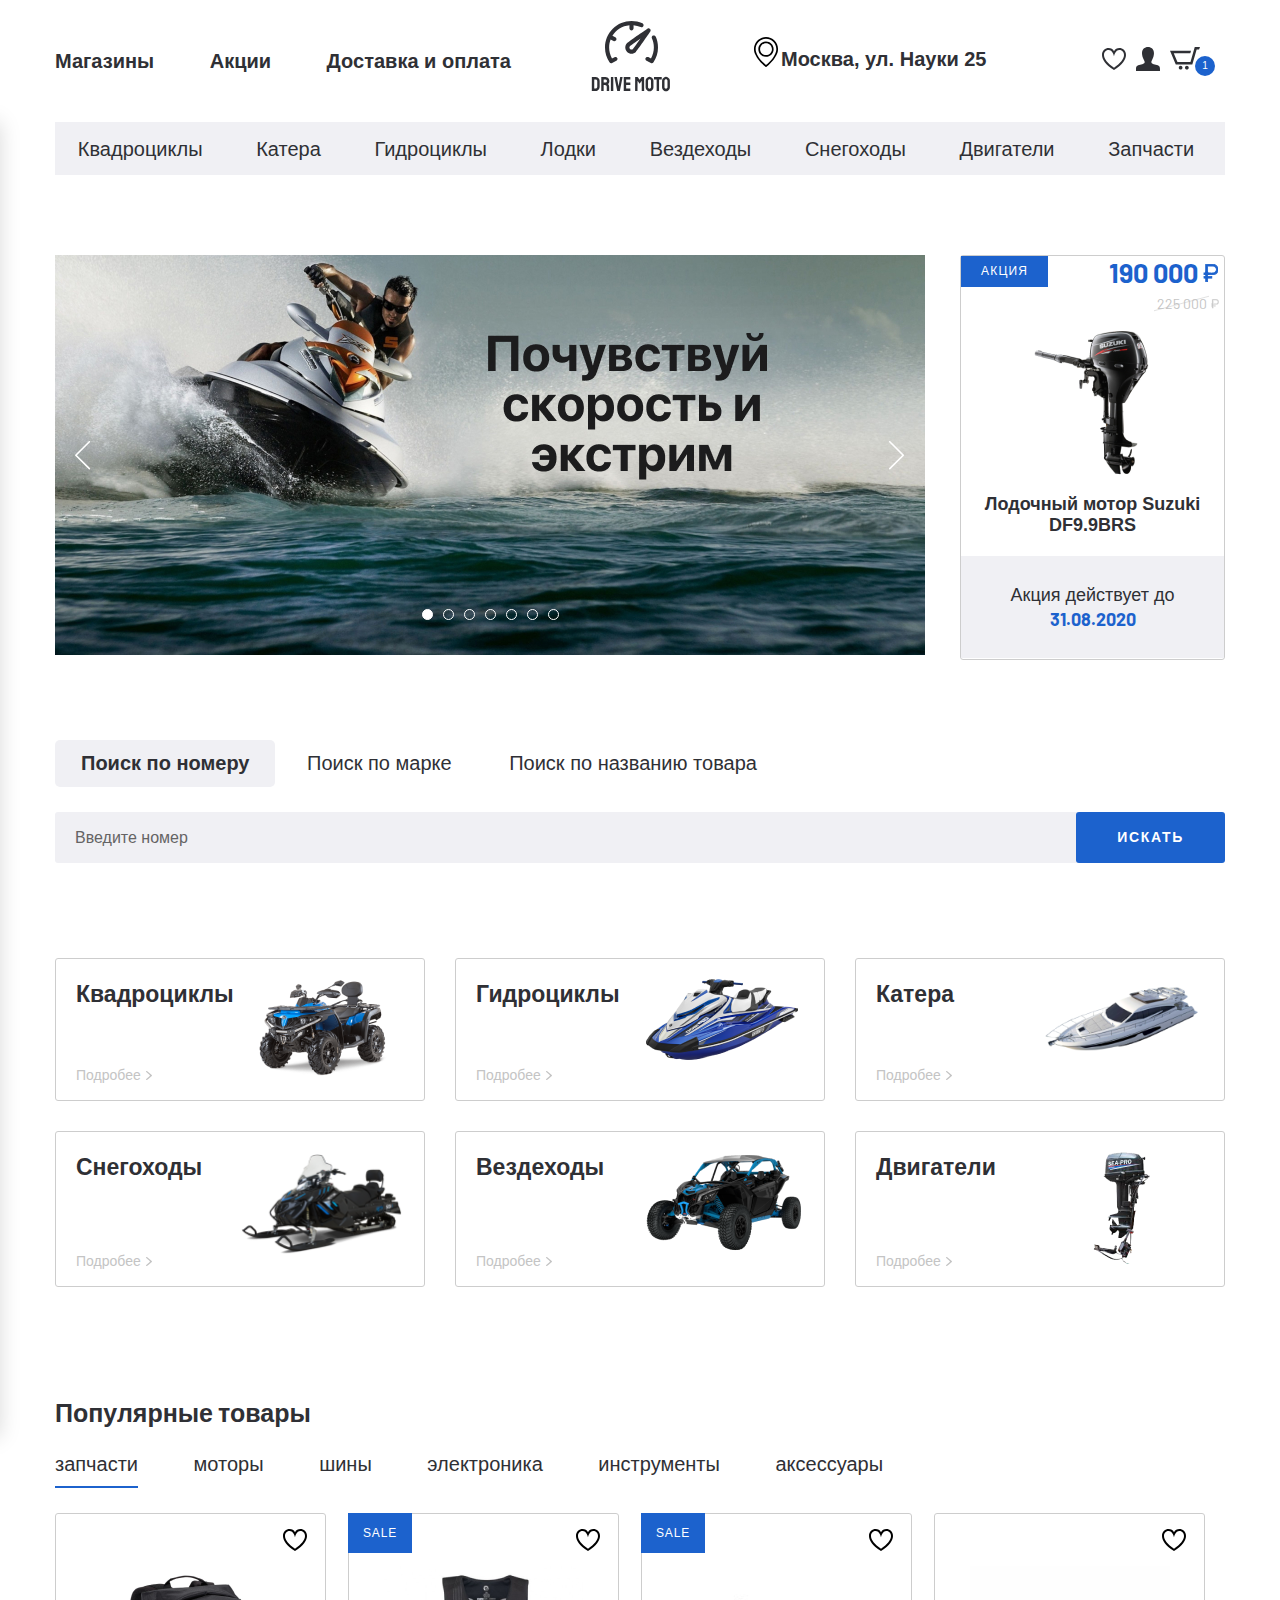
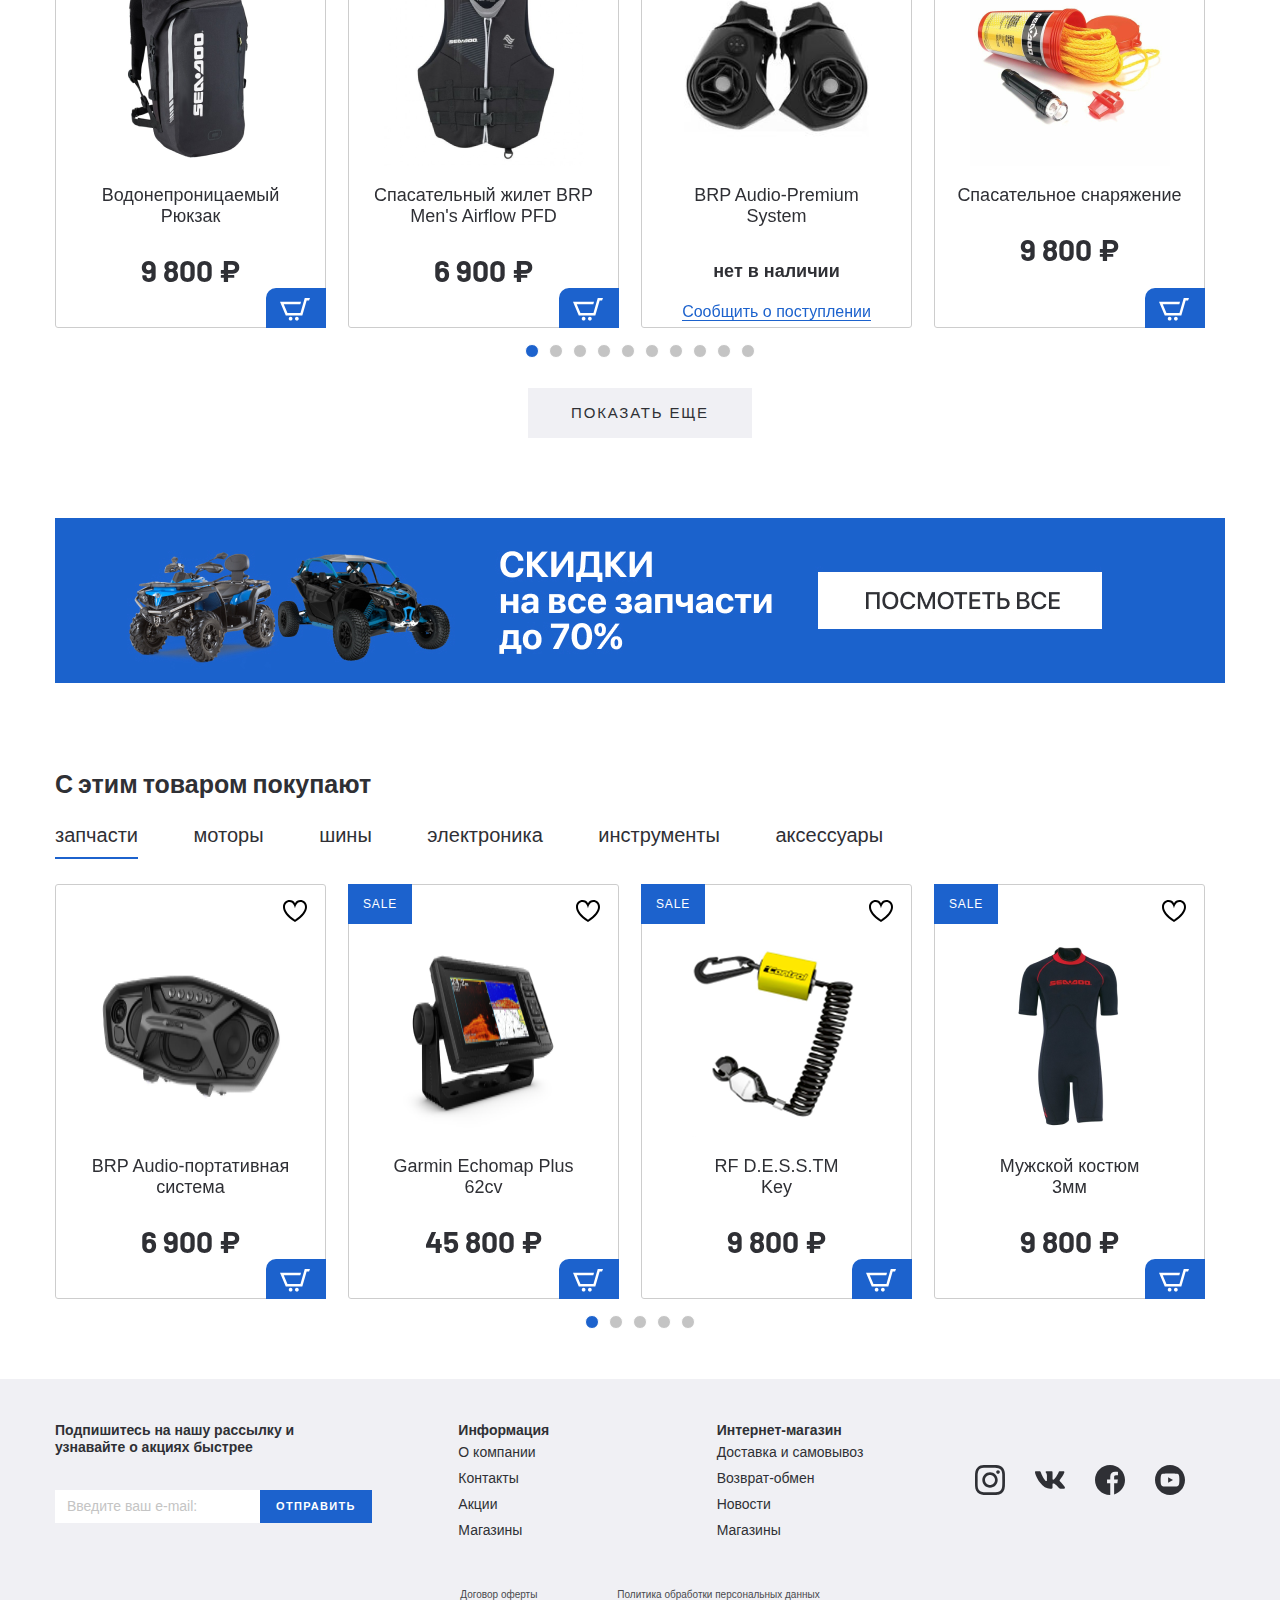
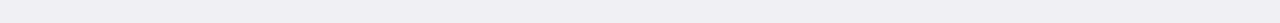
==== commit a38c1a06: "finish work at ethernet-shop" ====
--- a/index.html
+++ b/index.html
@@ -37,7 +37,7 @@
               <li class="menu__item"><a class="menu__link" href="#">Доставка и оплата</a></li>
             </ul>
           </nav>
-          <a class="logo" href="#">
+          <a class="logo" href="index.html">
             <img class="logo__img" src="images/logo.svg" alt="Logo">
             <div class="logo__img-mobile"><img src="images/logo-sm.svg" alt="Logo"></div>
           </a>
@@ -271,27 +271,28 @@
             <a class="tab search__tabs-item tab--active" href="#tab-1">Поиск по номеру</a>
             <a class="tab search__tabs-item" href="#tab-2">Поиск по марке</a>
             <a class="tab search__tabs-item" href="#tab-3">Поиск по названию товара</a>
+
           </div>
         </div>
-      </div>
-      <div class="search__content">
-        <div id="tab-1" class="tabs-content search__content-item tabs-content--active">
-          <form class="search__content-form">
-            <input class="search__content-input" type="text" placeholder="Введите номер">
-            <button class="search__content-btn" type="submit">искать</button>
-          </form>
-        </div>
-        <div id="tab-2" class="tabs-content search__content-item">
-          <form class="search__content-form">
-            <input class="search__content-input" type="text" placeholder="Введите марку">
-            <button class="search__content-btn" type="submit">искать</button>
-          </form>
-        </div>
-        <div id="tab-3" class="tabs-content search__content-item">
-          <form class="search__content-form">
-            <input class="search__content-input" type="text" placeholder="Введите название товара">
-            <button class="search__content-btn" type="submit">искать</button>
-          </form>
+        <div class="search__content">
+          <div id="tab-1" class="tabs-content search__content-item tabs-content--active">
+            <form class="search__content-form">
+              <input class="search__content-input" type="text" placeholder="Введите номер">
+              <button class="search__content-btn" type="submit">искать</button>
+            </form>
+          </div>
+          <div id="tab-2" class="tabs-content search__content-item">
+            <form class="search__content-form">
+              <input class="search__content-input" type="text" placeholder="Введите марку">
+              <button class="search__content-btn" type="submit">искать</button>
+            </form>
+          </div>
+          <div id="tab-3" class="tabs-content search__content-item">
+            <form class="search__content-form">
+              <input class="search__content-input" type="text" placeholder="Введите название товара">
+              <button class="search__content-btn" type="submit">искать</button>
+            </form>
+          </div>
         </div>
       </div>
     </div>
@@ -625,18 +626,1299 @@
             </div>
           </div>
           <div id="product-tab-2" class="tabs-content products__content ">
-
+            <div class="product-slider">
+              <div class="product-slider__item">
+                <div class="product-item__wrapper">
+                  <button class="product-item__favorite">
+                  </button>
+                  <button class="product-item__basket">
+                    <img src="images/basket-white.svg" alt="basket">
+                  </button>
+                  <a class="product-item__notify-link" href="#"><span>Сообщить о поступлении</span></a>
+                  <a class="product-item" href="#">
+                    <p class="product-item__hover-text">
+                      посмотреть товар
+                    </p>
+                    <img class="product-item__img" src="images/content/product-1.png" alt="product-item">
+                    <h4 class="product-item__title">
+                      Водонепроницаемый
+                      Рюкзак
+                    </h4>
+                    <p class="price product-item__price">
+                      9 800 ₽
+                    </p>
+                    <p class="product-item__notify-text">
+                      нет в наличии
+                    </p>
+                  </a>
+                </div>
+              </div>
+              <div class="product-slider__item">
+                <div class="product-item__wrapper">
+                  <button class="product-item__favorite">
+                  </button>
+                  <button class="product-item__basket">
+                    <img src="images/basket-white.svg" alt="basket">
+                  </button>
+                  <a class="product-item__notify-link" href="#"><span>Сообщить о поступлении</span></a>
+                  <a class="product-item product-item--sale" href="#">
+                    <p class="product-item__hover-text">
+                      посмотреть товар
+                    </p>
+                    <img class="product-item__img" src="images/content/product-2.png" alt="product-item">
+                    <h4 class="product-item__title">
+                      Спасательный жилет BRP Men's Airflow PFD
+                    </h4>
+                    <p class="price product-item__price">
+                      6 900 ₽
+                    </p>
+                    <p class="product-item__notify-text">
+                      нет в наличии
+                    </p>
+                  </a>
+                </div>
+              </div>
+              <div class="product-slider__item">
+                <div class="product-item__wrapper product-item__not-available">
+                  <button class="product-item__favorite">
+                  </button>
+                  <button class="product-item__basket">
+                    <img src="images/basket-white.svg" alt="basket">
+                  </button>
+                  <a class="product-item__notify-link" href="#"><span>Сообщить о поступлении</span></a>
+                  <a class="product-item product-item--sale" href="#">
+                    <p class="product-item__hover-text">
+                      посмотреть товар
+                    </p>
+                    <img class="product-item__img" src="images/content/product-3.png" alt="product-item">
+                    <h4 class="product-item__title">
+                      BRP Audio-Premium System
+                    </h4>
+                    <p class="price product-item__price">
+                      68 000 ₽
+                    </p>
+                    <p class="product-item__notify-text">
+                      нет в наличии
+                    </p>
+                  </a>
+                </div>
+              </div>
+              <div class="product-slider__item">
+                <div class="product-item__wrapper">
+                  <button class="product-item__favorite">
+                  </button>
+                  <button class="product-item__basket">
+                    <img src="images/basket-white.svg" alt="basket">
+                  </button>
+                  <a class="product-item__notify-link" href="#"><span>Сообщить о поступлении</span></a>
+                  <a class="product-item" href="#">
+                    <p class="product-item__hover-text">
+                      посмотреть товар
+                    </p>
+                    <img class="product-item__img" src="images/content/product-4.png" alt="product-item">
+                    <h4 class="product-item__title">
+                      Спасательное
+                      снаряжение
+                    </h4>
+                    <p class="price product-item__price">
+                      9 800 ₽
+                    </p>
+                    <p class="product-item__notify-text">
+                      нет в наличии
+                    </p>
+                  </a>
+                </div>
+              </div>
+              <div class="product-slider__item">
+                <div class="product-item__wrapper">
+                  <button class="product-item__favorite">
+                  </button>
+                  <button class="product-item__basket">
+                    <img src="images/basket-white.svg" alt="basket">
+                  </button>
+                  <a class="product-item__notify-link" href="#"><span>Сообщить о поступлении</span></a>
+                  <a class="product-item" href="#">
+                    <p class="product-item__hover-text">
+                      посмотреть товар
+                    </p>
+                    <img class="product-item__img" src="images/content/product-1.png" alt="product-item">
+                    <h4 class="product-item__title">
+                      Водонепроницаемый
+                      Рюкзак
+                    </h4>
+                    <p class="price product-item__price">
+                      9 800 ₽
+                    </p>
+                    <p class="product-item__notify-text">
+                      нет в наличии
+                    </p>
+                  </a>
+                </div>
+              </div>
+              <div class="product-slider__item">
+                <div class="product-item__wrapper">
+                  <button class="product-item__favorite">
+                  </button>
+                  <button class="product-item__basket">
+                    <img src="images/basket-white.svg" alt="basket">
+                  </button>
+                  <a class="product-item__notify-link" href="#"><span>Сообщить о поступлении</span></a>
+                  <a class="product-item" href="#">
+                    <p class="product-item__hover-text">
+                      посмотреть товар
+                    </p>
+                    <img class="product-item__img" src="images/content/product-2.png" alt="product-item">
+                    <h4 class="product-item__title">
+                      Спасательный жилет BRP Men's Airflow PFD
+                    </h4>
+                    <p class="price product-item__price">
+                      6 900 ₽
+                    </p>
+                    <p class="product-item__notify-text">
+                      нет в наличии
+                    </p>
+                  </a>
+                </div>
+              </div>
+              <div class="product-slider__item">
+                <div class="product-item__wrapper">
+                  <button class="product-item__favorite">
+                  </button>
+                  <button class="product-item__basket">
+                    <img src="images/basket-white.svg" alt="basket">
+                  </button>
+                  <a class="product-item__notify-link" href="#"><span>Сообщить о поступлении</span></a>
+                  <a class="product-item" href="#">
+                    <p class="product-item__hover-text">
+                      посмотреть товар
+                    </p>
+                    <img class="product-item__img" src="images/content/product-3.png" alt="product-item">
+                    <h4 class="product-item__title">
+                      BRP Audio-Premium System
+                    </h4>
+                    <p class="price product-item__price">
+                      68 000 ₽
+                    </p>
+                    <p class="product-item__notify-text">
+                      нет в наличии
+                    </p>
+                  </a>
+                </div>
+              </div>
+              <div class="product-slider__item">
+                <div class="product-item__wrapper">
+                  <button class="product-item__favorite">
+                  </button>
+                  <button class="product-item__basket">
+                    <img src="images/basket-white.svg" alt="basket">
+                  </button>
+                  <a class="product-item__notify-link" href="#"><span>Сообщить о поступлении</span></a>
+                  <a class="product-item" href="#">
+                    <p class="product-item__hover-text">
+                      посмотреть товар
+                    </p>
+                    <img class="product-item__img" src="images/content/product-4.png" alt="product-item">
+                    <h4 class="product-item__title">
+                      Спасательное
+                      снаряжение
+                    </h4>
+                    <p class="price product-item__price">
+                      23 800 ₽
+                    </p>
+                    <p class="product-item__notify-text">
+                      нет в наличии
+                    </p>
+                  </a>
+                </div>
+              </div>
+              <div class="product-slider__item">
+                <div class="product-item__wrapper">
+                  <button class="product-item__favorite">
+                  </button>
+                  <button class="product-item__basket">
+                    <img src="images/basket-white.svg" alt="basket">
+                  </button>
+                  <a class="product-item__notify-link" href="#"><span>Сообщить о поступлении</span></a>
+                  <a class="product-item" href="#">
+                    <p class="product-item__hover-text">
+                      посмотреть товар
+                    </p>
+                    <img class="product-item__img" src="images/content/product-1.png" alt="product-item">
+                    <h4 class="product-item__title">
+                      Водонепроницаемый
+                      Рюкзак
+                    </h4>
+                    <p class="price product-item__price">
+                      9 800 ₽
+                    </p>
+                    <p class="product-item__notify-text">
+                      нет в наличии
+                    </p>
+                  </a>
+                </div>
+              </div>
+              <div class="product-slider__item">
+                <div class="product-item__wrapper">
+                  <button class="product-item__favorite">
+                  </button>
+                  <button class="product-item__basket">
+                    <img src="images/basket-white.svg" alt="basket">
+                  </button>
+                  <a class="product-item__notify-link" href="#"><span>Сообщить о поступлении</span></a>
+                  <a class="product-item" href="#">
+                    <p class="product-item__hover-text">
+                      посмотреть товар
+                    </p>
+                    <img class="product-item__img" src="images/content/product-2.png" alt="product-item">
+                    <h4 class="product-item__title">
+                      Спасательный жилет BRP Men's Airflow PFD
+                    </h4>
+                    <p class="price product-item__price">
+                      6 900 ₽
+                    </p>
+                    <p class="product-item__notify-text">
+                      нет в наличии
+                    </p>
+                  </a>
+                </div>
+              </div>
+            </div>
           </div>
           <div id="product-tab-3" class="tabs-content products__content ">
-
+            <div class="product-slider">
+              <div class="product-slider__item">
+                <div class="product-item__wrapper">
+                  <button class="product-item__favorite">
+                  </button>
+                  <button class="product-item__basket">
+                    <img src="images/basket-white.svg" alt="basket">
+                  </button>
+                  <a class="product-item__notify-link" href="#"><span>Сообщить о поступлении</span></a>
+                  <a class="product-item" href="#">
+                    <p class="product-item__hover-text">
+                      посмотреть товар
+                    </p>
+                    <img class="product-item__img" src="images/content/product-1.png" alt="product-item">
+                    <h4 class="product-item__title">
+                      Водонепроницаемый
+                      Рюкзак
+                    </h4>
+                    <p class="price product-item__price">
+                      9 800 ₽
+                    </p>
+                    <p class="product-item__notify-text">
+                      нет в наличии
+                    </p>
+                  </a>
+                </div>
+              </div>
+              <div class="product-slider__item">
+                <div class="product-item__wrapper">
+                  <button class="product-item__favorite">
+                  </button>
+                  <button class="product-item__basket">
+                    <img src="images/basket-white.svg" alt="basket">
+                  </button>
+                  <a class="product-item__notify-link" href="#"><span>Сообщить о поступлении</span></a>
+                  <a class="product-item product-item--sale" href="#">
+                    <p class="product-item__hover-text">
+                      посмотреть товар
+                    </p>
+                    <img class="product-item__img" src="images/content/product-2.png" alt="product-item">
+                    <h4 class="product-item__title">
+                      Спасательный жилет BRP Men's Airflow PFD
+                    </h4>
+                    <p class="price product-item__price">
+                      6 900 ₽
+                    </p>
+                    <p class="product-item__notify-text">
+                      нет в наличии
+                    </p>
+                  </a>
+                </div>
+              </div>
+              <div class="product-slider__item">
+                <div class="product-item__wrapper product-item__not-available">
+                  <button class="product-item__favorite">
+                  </button>
+                  <button class="product-item__basket">
+                    <img src="images/basket-white.svg" alt="basket">
+                  </button>
+                  <a class="product-item__notify-link" href="#"><span>Сообщить о поступлении</span></a>
+                  <a class="product-item product-item--sale" href="#">
+                    <p class="product-item__hover-text">
+                      посмотреть товар
+                    </p>
+                    <img class="product-item__img" src="images/content/product-3.png" alt="product-item">
+                    <h4 class="product-item__title">
+                      BRP Audio-Premium System
+                    </h4>
+                    <p class="price product-item__price">
+                      68 000 ₽
+                    </p>
+                    <p class="product-item__notify-text">
+                      нет в наличии
+                    </p>
+                  </a>
+                </div>
+              </div>
+              <div class="product-slider__item">
+                <div class="product-item__wrapper">
+                  <button class="product-item__favorite">
+                  </button>
+                  <button class="product-item__basket">
+                    <img src="images/basket-white.svg" alt="basket">
+                  </button>
+                  <a class="product-item__notify-link" href="#"><span>Сообщить о поступлении</span></a>
+                  <a class="product-item" href="#">
+                    <p class="product-item__hover-text">
+                      посмотреть товар
+                    </p>
+                    <img class="product-item__img" src="images/content/product-4.png" alt="product-item">
+                    <h4 class="product-item__title">
+                      Спасательное
+                      снаряжение
+                    </h4>
+                    <p class="price product-item__price">
+                      9 800 ₽
+                    </p>
+                    <p class="product-item__notify-text">
+                      нет в наличии
+                    </p>
+                  </a>
+                </div>
+              </div>
+              <div class="product-slider__item">
+                <div class="product-item__wrapper">
+                  <button class="product-item__favorite">
+                  </button>
+                  <button class="product-item__basket">
+                    <img src="images/basket-white.svg" alt="basket">
+                  </button>
+                  <a class="product-item__notify-link" href="#"><span>Сообщить о поступлении</span></a>
+                  <a class="product-item" href="#">
+                    <p class="product-item__hover-text">
+                      посмотреть товар
+                    </p>
+                    <img class="product-item__img" src="images/content/product-1.png" alt="product-item">
+                    <h4 class="product-item__title">
+                      Водонепроницаемый
+                      Рюкзак
+                    </h4>
+                    <p class="price product-item__price">
+                      9 800 ₽
+                    </p>
+                    <p class="product-item__notify-text">
+                      нет в наличии
+                    </p>
+                  </a>
+                </div>
+              </div>
+              <div class="product-slider__item">
+                <div class="product-item__wrapper">
+                  <button class="product-item__favorite">
+                  </button>
+                  <button class="product-item__basket">
+                    <img src="images/basket-white.svg" alt="basket">
+                  </button>
+                  <a class="product-item__notify-link" href="#"><span>Сообщить о поступлении</span></a>
+                  <a class="product-item" href="#">
+                    <p class="product-item__hover-text">
+                      посмотреть товар
+                    </p>
+                    <img class="product-item__img" src="images/content/product-2.png" alt="product-item">
+                    <h4 class="product-item__title">
+                      Спасательный жилет BRP Men's Airflow PFD
+                    </h4>
+                    <p class="price product-item__price">
+                      6 900 ₽
+                    </p>
+                    <p class="product-item__notify-text">
+                      нет в наличии
+                    </p>
+                  </a>
+                </div>
+              </div>
+              <div class="product-slider__item">
+                <div class="product-item__wrapper">
+                  <button class="product-item__favorite">
+                  </button>
+                  <button class="product-item__basket">
+                    <img src="images/basket-white.svg" alt="basket">
+                  </button>
+                  <a class="product-item__notify-link" href="#"><span>Сообщить о поступлении</span></a>
+                  <a class="product-item" href="#">
+                    <p class="product-item__hover-text">
+                      посмотреть товар
+                    </p>
+                    <img class="product-item__img" src="images/content/product-3.png" alt="product-item">
+                    <h4 class="product-item__title">
+                      BRP Audio-Premium System
+                    </h4>
+                    <p class="price product-item__price">
+                      68 000 ₽
+                    </p>
+                    <p class="product-item__notify-text">
+                      нет в наличии
+                    </p>
+                  </a>
+                </div>
+              </div>
+              <div class="product-slider__item">
+                <div class="product-item__wrapper">
+                  <button class="product-item__favorite">
+                  </button>
+                  <button class="product-item__basket">
+                    <img src="images/basket-white.svg" alt="basket">
+                  </button>
+                  <a class="product-item__notify-link" href="#"><span>Сообщить о поступлении</span></a>
+                  <a class="product-item" href="#">
+                    <p class="product-item__hover-text">
+                      посмотреть товар
+                    </p>
+                    <img class="product-item__img" src="images/content/product-4.png" alt="product-item">
+                    <h4 class="product-item__title">
+                      Спасательное
+                      снаряжение
+                    </h4>
+                    <p class="price product-item__price">
+                      23 800 ₽
+                    </p>
+                    <p class="product-item__notify-text">
+                      нет в наличии
+                    </p>
+                  </a>
+                </div>
+              </div>
+              <div class="product-slider__item">
+                <div class="product-item__wrapper">
+                  <button class="product-item__favorite">
+                  </button>
+                  <button class="product-item__basket">
+                    <img src="images/basket-white.svg" alt="basket">
+                  </button>
+                  <a class="product-item__notify-link" href="#"><span>Сообщить о поступлении</span></a>
+                  <a class="product-item" href="#">
+                    <p class="product-item__hover-text">
+                      посмотреть товар
+                    </p>
+                    <img class="product-item__img" src="images/content/product-1.png" alt="product-item">
+                    <h4 class="product-item__title">
+                      Водонепроницаемый
+                      Рюкзак
+                    </h4>
+                    <p class="price product-item__price">
+                      9 800 ₽
+                    </p>
+                    <p class="product-item__notify-text">
+                      нет в наличии
+                    </p>
+                  </a>
+                </div>
+              </div>
+              <div class="product-slider__item">
+                <div class="product-item__wrapper">
+                  <button class="product-item__favorite">
+                  </button>
+                  <button class="product-item__basket">
+                    <img src="images/basket-white.svg" alt="basket">
+                  </button>
+                  <a class="product-item__notify-link" href="#"><span>Сообщить о поступлении</span></a>
+                  <a class="product-item" href="#">
+                    <p class="product-item__hover-text">
+                      посмотреть товар
+                    </p>
+                    <img class="product-item__img" src="images/content/product-2.png" alt="product-item">
+                    <h4 class="product-item__title">
+                      Спасательный жилет BRP Men's Airflow PFD
+                    </h4>
+                    <p class="price product-item__price">
+                      6 900 ₽
+                    </p>
+                    <p class="product-item__notify-text">
+                      нет в наличии
+                    </p>
+                  </a>
+                </div>
+              </div>
+            </div>
           </div>
           <div id="product-tab-4" class="tabs-content products__content ">
-
+            <div class="product-slider">
+              <div class="product-slider__item">
+                <div class="product-item__wrapper">
+                  <button class="product-item__favorite">
+                  </button>
+                  <button class="product-item__basket">
+                    <img src="images/basket-white.svg" alt="basket">
+                  </button>
+                  <a class="product-item__notify-link" href="#"><span>Сообщить о поступлении</span></a>
+                  <a class="product-item" href="#">
+                    <p class="product-item__hover-text">
+                      посмотреть товар
+                    </p>
+                    <img class="product-item__img" src="images/content/product-1.png" alt="product-item">
+                    <h4 class="product-item__title">
+                      Водонепроницаемый
+                      Рюкзак
+                    </h4>
+                    <p class="price product-item__price">
+                      9 800 ₽
+                    </p>
+                    <p class="product-item__notify-text">
+                      нет в наличии
+                    </p>
+                  </a>
+                </div>
+              </div>
+              <div class="product-slider__item">
+                <div class="product-item__wrapper">
+                  <button class="product-item__favorite">
+                  </button>
+                  <button class="product-item__basket">
+                    <img src="images/basket-white.svg" alt="basket">
+                  </button>
+                  <a class="product-item__notify-link" href="#"><span>Сообщить о поступлении</span></a>
+                  <a class="product-item product-item--sale" href="#">
+                    <p class="product-item__hover-text">
+                      посмотреть товар
+                    </p>
+                    <img class="product-item__img" src="images/content/product-2.png" alt="product-item">
+                    <h4 class="product-item__title">
+                      Спасательный жилет BRP Men's Airflow PFD
+                    </h4>
+                    <p class="price product-item__price">
+                      6 900 ₽
+                    </p>
+                    <p class="product-item__notify-text">
+                      нет в наличии
+                    </p>
+                  </a>
+                </div>
+              </div>
+              <div class="product-slider__item">
+                <div class="product-item__wrapper product-item__not-available">
+                  <button class="product-item__favorite">
+                  </button>
+                  <button class="product-item__basket">
+                    <img src="images/basket-white.svg" alt="basket">
+                  </button>
+                  <a class="product-item__notify-link" href="#"><span>Сообщить о поступлении</span></a>
+                  <a class="product-item product-item--sale" href="#">
+                    <p class="product-item__hover-text">
+                      посмотреть товар
+                    </p>
+                    <img class="product-item__img" src="images/content/product-3.png" alt="product-item">
+                    <h4 class="product-item__title">
+                      BRP Audio-Premium System
+                    </h4>
+                    <p class="price product-item__price">
+                      68 000 ₽
+                    </p>
+                    <p class="product-item__notify-text">
+                      нет в наличии
+                    </p>
+                  </a>
+                </div>
+              </div>
+              <div class="product-slider__item">
+                <div class="product-item__wrapper">
+                  <button class="product-item__favorite">
+                  </button>
+                  <button class="product-item__basket">
+                    <img src="images/basket-white.svg" alt="basket">
+                  </button>
+                  <a class="product-item__notify-link" href="#"><span>Сообщить о поступлении</span></a>
+                  <a class="product-item" href="#">
+                    <p class="product-item__hover-text">
+                      посмотреть товар
+                    </p>
+                    <img class="product-item__img" src="images/content/product-4.png" alt="product-item">
+                    <h4 class="product-item__title">
+                      Спасательное
+                      снаряжение
+                    </h4>
+                    <p class="price product-item__price">
+                      9 800 ₽
+                    </p>
+                    <p class="product-item__notify-text">
+                      нет в наличии
+                    </p>
+                  </a>
+                </div>
+              </div>
+              <div class="product-slider__item">
+                <div class="product-item__wrapper">
+                  <button class="product-item__favorite">
+                  </button>
+                  <button class="product-item__basket">
+                    <img src="images/basket-white.svg" alt="basket">
+                  </button>
+                  <a class="product-item__notify-link" href="#"><span>Сообщить о поступлении</span></a>
+                  <a class="product-item" href="#">
+                    <p class="product-item__hover-text">
+                      посмотреть товар
+                    </p>
+                    <img class="product-item__img" src="images/content/product-1.png" alt="product-item">
+                    <h4 class="product-item__title">
+                      Водонепроницаемый
+                      Рюкзак
+                    </h4>
+                    <p class="price product-item__price">
+                      9 800 ₽
+                    </p>
+                    <p class="product-item__notify-text">
+                      нет в наличии
+                    </p>
+                  </a>
+                </div>
+              </div>
+              <div class="product-slider__item">
+                <div class="product-item__wrapper">
+                  <button class="product-item__favorite">
+                  </button>
+                  <button class="product-item__basket">
+                    <img src="images/basket-white.svg" alt="basket">
+                  </button>
+                  <a class="product-item__notify-link" href="#"><span>Сообщить о поступлении</span></a>
+                  <a class="product-item" href="#">
+                    <p class="product-item__hover-text">
+                      посмотреть товар
+                    </p>
+                    <img class="product-item__img" src="images/content/product-2.png" alt="product-item">
+                    <h4 class="product-item__title">
+                      Спасательный жилет BRP Men's Airflow PFD
+                    </h4>
+                    <p class="price product-item__price">
+                      6 900 ₽
+                    </p>
+                    <p class="product-item__notify-text">
+                      нет в наличии
+                    </p>
+                  </a>
+                </div>
+              </div>
+              <div class="product-slider__item">
+                <div class="product-item__wrapper">
+                  <button class="product-item__favorite">
+                  </button>
+                  <button class="product-item__basket">
+                    <img src="images/basket-white.svg" alt="basket">
+                  </button>
+                  <a class="product-item__notify-link" href="#"><span>Сообщить о поступлении</span></a>
+                  <a class="product-item" href="#">
+                    <p class="product-item__hover-text">
+                      посмотреть товар
+                    </p>
+                    <img class="product-item__img" src="images/content/product-3.png" alt="product-item">
+                    <h4 class="product-item__title">
+                      BRP Audio-Premium System
+                    </h4>
+                    <p class="price product-item__price">
+                      68 000 ₽
+                    </p>
+                    <p class="product-item__notify-text">
+                      нет в наличии
+                    </p>
+                  </a>
+                </div>
+              </div>
+              <div class="product-slider__item">
+                <div class="product-item__wrapper">
+                  <button class="product-item__favorite">
+                  </button>
+                  <button class="product-item__basket">
+                    <img src="images/basket-white.svg" alt="basket">
+                  </button>
+                  <a class="product-item__notify-link" href="#"><span>Сообщить о поступлении</span></a>
+                  <a class="product-item" href="#">
+                    <p class="product-item__hover-text">
+                      посмотреть товар
+                    </p>
+                    <img class="product-item__img" src="images/content/product-4.png" alt="product-item">
+                    <h4 class="product-item__title">
+                      Спасательное
+                      снаряжение
+                    </h4>
+                    <p class="price product-item__price">
+                      23 800 ₽
+                    </p>
+                    <p class="product-item__notify-text">
+                      нет в наличии
+                    </p>
+                  </a>
+                </div>
+              </div>
+              <div class="product-slider__item">
+                <div class="product-item__wrapper">
+                  <button class="product-item__favorite">
+                  </button>
+                  <button class="product-item__basket">
+                    <img src="images/basket-white.svg" alt="basket">
+                  </button>
+                  <a class="product-item__notify-link" href="#"><span>Сообщить о поступлении</span></a>
+                  <a class="product-item" href="#">
+                    <p class="product-item__hover-text">
+                      посмотреть товар
+                    </p>
+                    <img class="product-item__img" src="images/content/product-1.png" alt="product-item">
+                    <h4 class="product-item__title">
+                      Водонепроницаемый
+                      Рюкзак
+                    </h4>
+                    <p class="price product-item__price">
+                      9 800 ₽
+                    </p>
+                    <p class="product-item__notify-text">
+                      нет в наличии
+                    </p>
+                  </a>
+                </div>
+              </div>
+              <div class="product-slider__item">
+                <div class="product-item__wrapper">
+                  <button class="product-item__favorite">
+                  </button>
+                  <button class="product-item__basket">
+                    <img src="images/basket-white.svg" alt="basket">
+                  </button>
+                  <a class="product-item__notify-link" href="#"><span>Сообщить о поступлении</span></a>
+                  <a class="product-item" href="#">
+                    <p class="product-item__hover-text">
+                      посмотреть товар
+                    </p>
+                    <img class="product-item__img" src="images/content/product-2.png" alt="product-item">
+                    <h4 class="product-item__title">
+                      Спасательный жилет BRP Men's Airflow PFD
+                    </h4>
+                    <p class="price product-item__price">
+                      6 900 ₽
+                    </p>
+                    <p class="product-item__notify-text">
+                      нет в наличии
+                    </p>
+                  </a>
+                </div>
+              </div>
+            </div>
           </div>
           <div id="product-tab-5" class="tabs-content products__content ">
-
+            <div class="product-slider">
+              <div class="product-slider__item">
+                <div class="product-item__wrapper">
+                  <button class="product-item__favorite">
+                  </button>
+                  <button class="product-item__basket">
+                    <img src="images/basket-white.svg" alt="basket">
+                  </button>
+                  <a class="product-item__notify-link" href="#"><span>Сообщить о поступлении</span></a>
+                  <a class="product-item" href="#">
+                    <p class="product-item__hover-text">
+                      посмотреть товар
+                    </p>
+                    <img class="product-item__img" src="images/content/product-1.png" alt="product-item">
+                    <h4 class="product-item__title">
+                      Водонепроницаемый
+                      Рюкзак
+                    </h4>
+                    <p class="price product-item__price">
+                      9 800 ₽
+                    </p>
+                    <p class="product-item__notify-text">
+                      нет в наличии
+                    </p>
+                  </a>
+                </div>
+              </div>
+              <div class="product-slider__item">
+                <div class="product-item__wrapper">
+                  <button class="product-item__favorite">
+                  </button>
+                  <button class="product-item__basket">
+                    <img src="images/basket-white.svg" alt="basket">
+                  </button>
+                  <a class="product-item__notify-link" href="#"><span>Сообщить о поступлении</span></a>
+                  <a class="product-item product-item--sale" href="#">
+                    <p class="product-item__hover-text">
+                      посмотреть товар
+                    </p>
+                    <img class="product-item__img" src="images/content/product-2.png" alt="product-item">
+                    <h4 class="product-item__title">
+                      Спасательный жилет BRP Men's Airflow PFD
+                    </h4>
+                    <p class="price product-item__price">
+                      6 900 ₽
+                    </p>
+                    <p class="product-item__notify-text">
+                      нет в наличии
+                    </p>
+                  </a>
+                </div>
+              </div>
+              <div class="product-slider__item">
+                <div class="product-item__wrapper product-item__not-available">
+                  <button class="product-item__favorite">
+                  </button>
+                  <button class="product-item__basket">
+                    <img src="images/basket-white.svg" alt="basket">
+                  </button>
+                  <a class="product-item__notify-link" href="#"><span>Сообщить о поступлении</span></a>
+                  <a class="product-item product-item--sale" href="#">
+                    <p class="product-item__hover-text">
+                      посмотреть товар
+                    </p>
+                    <img class="product-item__img" src="images/content/product-3.png" alt="product-item">
+                    <h4 class="product-item__title">
+                      BRP Audio-Premium System
+                    </h4>
+                    <p class="price product-item__price">
+                      68 000 ₽
+                    </p>
+                    <p class="product-item__notify-text">
+                      нет в наличии
+                    </p>
+                  </a>
+                </div>
+              </div>
+              <div class="product-slider__item">
+                <div class="product-item__wrapper">
+                  <button class="product-item__favorite">
+                  </button>
+                  <button class="product-item__basket">
+                    <img src="images/basket-white.svg" alt="basket">
+                  </button>
+                  <a class="product-item__notify-link" href="#"><span>Сообщить о поступлении</span></a>
+                  <a class="product-item" href="#">
+                    <p class="product-item__hover-text">
+                      посмотреть товар
+                    </p>
+                    <img class="product-item__img" src="images/content/product-4.png" alt="product-item">
+                    <h4 class="product-item__title">
+                      Спасательное
+                      снаряжение
+                    </h4>
+                    <p class="price product-item__price">
+                      9 800 ₽
+                    </p>
+                    <p class="product-item__notify-text">
+                      нет в наличии
+                    </p>
+                  </a>
+                </div>
+              </div>
+              <div class="product-slider__item">
+                <div class="product-item__wrapper">
+                  <button class="product-item__favorite">
+                  </button>
+                  <button class="product-item__basket">
+                    <img src="images/basket-white.svg" alt="basket">
+                  </button>
+                  <a class="product-item__notify-link" href="#"><span>Сообщить о поступлении</span></a>
+                  <a class="product-item" href="#">
+                    <p class="product-item__hover-text">
+                      посмотреть товар
+                    </p>
+                    <img class="product-item__img" src="images/content/product-1.png" alt="product-item">
+                    <h4 class="product-item__title">
+                      Водонепроницаемый
+                      Рюкзак
+                    </h4>
+                    <p class="price product-item__price">
+                      9 800 ₽
+                    </p>
+                    <p class="product-item__notify-text">
+                      нет в наличии
+                    </p>
+                  </a>
+                </div>
+              </div>
+              <div class="product-slider__item">
+                <div class="product-item__wrapper">
+                  <button class="product-item__favorite">
+                  </button>
+                  <button class="product-item__basket">
+                    <img src="images/basket-white.svg" alt="basket">
+                  </button>
+                  <a class="product-item__notify-link" href="#"><span>Сообщить о поступлении</span></a>
+                  <a class="product-item" href="#">
+                    <p class="product-item__hover-text">
+                      посмотреть товар
+                    </p>
+                    <img class="product-item__img" src="images/content/product-2.png" alt="product-item">
+                    <h4 class="product-item__title">
+                      Спасательный жилет BRP Men's Airflow PFD
+                    </h4>
+                    <p class="price product-item__price">
+                      6 900 ₽
+                    </p>
+                    <p class="product-item__notify-text">
+                      нет в наличии
+                    </p>
+                  </a>
+                </div>
+              </div>
+              <div class="product-slider__item">
+                <div class="product-item__wrapper">
+                  <button class="product-item__favorite">
+                  </button>
+                  <button class="product-item__basket">
+                    <img src="images/basket-white.svg" alt="basket">
+                  </button>
+                  <a class="product-item__notify-link" href="#"><span>Сообщить о поступлении</span></a>
+                  <a class="product-item" href="#">
+                    <p class="product-item__hover-text">
+                      посмотреть товар
+                    </p>
+                    <img class="product-item__img" src="images/content/product-3.png" alt="product-item">
+                    <h4 class="product-item__title">
+                      BRP Audio-Premium System
+                    </h4>
+                    <p class="price product-item__price">
+                      68 000 ₽
+                    </p>
+                    <p class="product-item__notify-text">
+                      нет в наличии
+                    </p>
+                  </a>
+                </div>
+              </div>
+              <div class="product-slider__item">
+                <div class="product-item__wrapper">
+                  <button class="product-item__favorite">
+                  </button>
+                  <button class="product-item__basket">
+                    <img src="images/basket-white.svg" alt="basket">
+                  </button>
+                  <a class="product-item__notify-link" href="#"><span>Сообщить о поступлении</span></a>
+                  <a class="product-item" href="#">
+                    <p class="product-item__hover-text">
+                      посмотреть товар
+                    </p>
+                    <img class="product-item__img" src="images/content/product-4.png" alt="product-item">
+                    <h4 class="product-item__title">
+                      Спасательное
+                      снаряжение
+                    </h4>
+                    <p class="price product-item__price">
+                      23 800 ₽
+                    </p>
+                    <p class="product-item__notify-text">
+                      нет в наличии
+                    </p>
+                  </a>
+                </div>
+              </div>
+              <div class="product-slider__item">
+                <div class="product-item__wrapper">
+                  <button class="product-item__favorite">
+                  </button>
+                  <button class="product-item__basket">
+                    <img src="images/basket-white.svg" alt="basket">
+                  </button>
+                  <a class="product-item__notify-link" href="#"><span>Сообщить о поступлении</span></a>
+                  <a class="product-item" href="#">
+                    <p class="product-item__hover-text">
+                      посмотреть товар
+                    </p>
+                    <img class="product-item__img" src="images/content/product-1.png" alt="product-item">
+                    <h4 class="product-item__title">
+                      Водонепроницаемый
+                      Рюкзак
+                    </h4>
+                    <p class="price product-item__price">
+                      9 800 ₽
+                    </p>
+                    <p class="product-item__notify-text">
+                      нет в наличии
+                    </p>
+                  </a>
+                </div>
+              </div>
+              <div class="product-slider__item">
+                <div class="product-item__wrapper">
+                  <button class="product-item__favorite">
+                  </button>
+                  <button class="product-item__basket">
+                    <img src="images/basket-white.svg" alt="basket">
+                  </button>
+                  <a class="product-item__notify-link" href="#"><span>Сообщить о поступлении</span></a>
+                  <a class="product-item" href="#">
+                    <p class="product-item__hover-text">
+                      посмотреть товар
+                    </p>
+                    <img class="product-item__img" src="images/content/product-2.png" alt="product-item">
+                    <h4 class="product-item__title">
+                      Спасательный жилет BRP Men's Airflow PFD
+                    </h4>
+                    <p class="price product-item__price">
+                      6 900 ₽
+                    </p>
+                    <p class="product-item__notify-text">
+                      нет в наличии
+                    </p>
+                  </a>
+                </div>
+              </div>
+            </div>
           </div>
           <div id="product-tab-6" class="tabs-content products__content ">
+            <div class="product-slider">
+              <div class="product-slider__item">
+                <div class="product-item__wrapper">
+                  <button class="product-item__favorite">
+                  </button>
+                  <button class="product-item__basket">
+                    <img src="images/basket-white.svg" alt="basket">
+                  </button>
+                  <a class="product-item__notify-link" href="#"><span>Сообщить о поступлении</span></a>
+                  <a class="product-item" href="#">
+                    <p class="product-item__hover-text">
+                      посмотреть товар
+                    </p>
+                    <img class="product-item__img" src="images/content/product-1.png" alt="product-item">
+                    <h4 class="product-item__title">
+                      Водонепроницаемый
+                      Рюкзак
+                    </h4>
+                    <p class="price product-item__price">
+                      9 800 ₽
+                    </p>
+                    <p class="product-item__notify-text">
+                      нет в наличии
+                    </p>
+                  </a>
+                </div>
+              </div>
+              <div class="product-slider__item">
+                <div class="product-item__wrapper">
+                  <button class="product-item__favorite">
+                  </button>
+                  <button class="product-item__basket">
+                    <img src="images/basket-white.svg" alt="basket">
+                  </button>
+                  <a class="product-item__notify-link" href="#"><span>Сообщить о поступлении</span></a>
+                  <a class="product-item product-item--sale" href="#">
+                    <p class="product-item__hover-text">
+                      посмотреть товар
+                    </p>
+                    <img class="product-item__img" src="images/content/product-2.png" alt="product-item">
+                    <h4 class="product-item__title">
+                      Спасательный жилет BRP Men's Airflow PFD
+                    </h4>
+                    <p class="price product-item__price">
+                      6 900 ₽
+                    </p>
+                    <p class="product-item__notify-text">
+                      нет в наличии
+                    </p>
+                  </a>
+                </div>
+              </div>
+              <div class="product-slider__item">
+                <div class="product-item__wrapper product-item__not-available">
+                  <button class="product-item__favorite">
+                  </button>
+                  <button class="product-item__basket">
+                    <img src="images/basket-white.svg" alt="basket">
+                  </button>
+                  <a class="product-item__notify-link" href="#"><span>Сообщить о поступлении</span></a>
+                  <a class="product-item product-item--sale" href="#">
+                    <p class="product-item__hover-text">
+                      посмотреть товар
+                    </p>
+                    <img class="product-item__img" src="images/content/product-3.png" alt="product-item">
+                    <h4 class="product-item__title">
+                      BRP Audio-Premium System
+                    </h4>
+                    <p class="price product-item__price">
+                      68 000 ₽
+                    </p>
+                    <p class="product-item__notify-text">
+                      нет в наличии
+                    </p>
+                  </a>
+                </div>
+              </div>
+              <div class="product-slider__item">
+                <div class="product-item__wrapper">
+                  <button class="product-item__favorite">
+                  </button>
+                  <button class="product-item__basket">
+                    <img src="images/basket-white.svg" alt="basket">
+                  </button>
+                  <a class="product-item__notify-link" href="#"><span>Сообщить о поступлении</span></a>
+                  <a class="product-item" href="#">
+                    <p class="product-item__hover-text">
+                      посмотреть товар
+                    </p>
+                    <img class="product-item__img" src="images/content/product-4.png" alt="product-item">
+                    <h4 class="product-item__title">
+                      Спасательное
+                      снаряжение
+                    </h4>
+                    <p class="price product-item__price">
+                      9 800 ₽
+                    </p>
+                    <p class="product-item__notify-text">
+                      нет в наличии
+                    </p>
+                  </a>
+                </div>
+              </div>
+              <div class="product-slider__item">
+                <div class="product-item__wrapper">
+                  <button class="product-item__favorite">
+                  </button>
+                  <button class="product-item__basket">
+                    <img src="images/basket-white.svg" alt="basket">
+                  </button>
+                  <a class="product-item__notify-link" href="#"><span>Сообщить о поступлении</span></a>
+                  <a class="product-item" href="#">
+                    <p class="product-item__hover-text">
+                      посмотреть товар
+                    </p>
+                    <img class="product-item__img" src="images/content/product-1.png" alt="product-item">
+                    <h4 class="product-item__title">
+                      Водонепроницаемый
+                      Рюкзак
+                    </h4>
+                    <p class="price product-item__price">
+                      9 800 ₽
+                    </p>
+                    <p class="product-item__notify-text">
+                      нет в наличии
+                    </p>
+                  </a>
+                </div>
+              </div>
+              <div class="product-slider__item">
+                <div class="product-item__wrapper">
+                  <button class="product-item__favorite">
+                  </button>
+                  <button class="product-item__basket">
+                    <img src="images/basket-white.svg" alt="basket">
+                  </button>
+                  <a class="product-item__notify-link" href="#"><span>Сообщить о поступлении</span></a>
+                  <a class="product-item" href="#">
+                    <p class="product-item__hover-text">
+                      посмотреть товар
+                    </p>
+                    <img class="product-item__img" src="images/content/product-2.png" alt="product-item">
+                    <h4 class="product-item__title">
+                      Спасательный жилет BRP Men's Airflow PFD
+                    </h4>
+                    <p class="price product-item__price">
+                      6 900 ₽
+                    </p>
+                    <p class="product-item__notify-text">
+                      нет в наличии
+                    </p>
+                  </a>
+                </div>
+              </div>
+              <div class="product-slider__item">
+                <div class="product-item__wrapper">
+                  <button class="product-item__favorite">
+                  </button>
+                  <button class="product-item__basket">
+                    <img src="images/basket-white.svg" alt="basket">
+                  </button>
+                  <a class="product-item__notify-link" href="#"><span>Сообщить о поступлении</span></a>
+                  <a class="product-item" href="#">
+                    <p class="product-item__hover-text">
+                      посмотреть товар
+                    </p>
+                    <img class="product-item__img" src="images/content/product-3.png" alt="product-item">
+                    <h4 class="product-item__title">
+                      BRP Audio-Premium System
+                    </h4>
+                    <p class="price product-item__price">
+                      68 000 ₽
+                    </p>
+                    <p class="product-item__notify-text">
+                      нет в наличии
+                    </p>
+                  </a>
+                </div>
+              </div>
+              <div class="product-slider__item">
+                <div class="product-item__wrapper">
+                  <button class="product-item__favorite">
+                  </button>
+                  <button class="product-item__basket">
+                    <img src="images/basket-white.svg" alt="basket">
+                  </button>
+                  <a class="product-item__notify-link" href="#"><span>Сообщить о поступлении</span></a>
+                  <a class="product-item" href="#">
+                    <p class="product-item__hover-text">
+                      посмотреть товар
+                    </p>
+                    <img class="product-item__img" src="images/content/product-4.png" alt="product-item">
+                    <h4 class="product-item__title">
+                      Спасательное
+                      снаряжение
+                    </h4>
+                    <p class="price product-item__price">
+                      23 800 ₽
+                    </p>
+                    <p class="product-item__notify-text">
+                      нет в наличии
+                    </p>
+                  </a>
+                </div>
+              </div>
+              <div class="product-slider__item">
+                <div class="product-item__wrapper">
+                  <button class="product-item__favorite">
+                  </button>
+                  <button class="product-item__basket">
+                    <img src="images/basket-white.svg" alt="basket">
+                  </button>
+                  <a class="product-item__notify-link" href="#"><span>Сообщить о поступлении</span></a>
+                  <a class="product-item" href="#">
+                    <p class="product-item__hover-text">
+                      посмотреть товар
+                    </p>
+                    <img class="product-item__img" src="images/content/product-1.png" alt="product-item">
+                    <h4 class="product-item__title">
+                      Водонепроницаемый
+                      Рюкзак
+                    </h4>
+                    <p class="price product-item__price">
+                      9 800 ₽
+                    </p>
+                    <p class="product-item__notify-text">
+                      нет в наличии
+                    </p>
+                  </a>
+                </div>
+              </div>
+              <div class="product-slider__item">
+                <div class="product-item__wrapper">
+                  <button class="product-item__favorite">
+                  </button>
+                  <button class="product-item__basket">
+                    <img src="images/basket-white.svg" alt="basket">
+                  </button>
+                  <a class="product-item__notify-link" href="#"><span>Сообщить о поступлении</span></a>
+                  <a class="product-item" href="#">
+                    <p class="product-item__hover-text">
+                      посмотреть товар
+                    </p>
+                    <img class="product-item__img" src="images/content/product-2.png" alt="product-item">
+                    <h4 class="product-item__title">
+                      Спасательный жилет BRP Men's Airflow PFD
+                    </h4>
+                    <p class="price product-item__price">
+                      6 900 ₽
+                    </p>
+                    <p class="product-item__notify-text">
+                      нет в наличии
+                    </p>
+                  </a>
+                </div>
+              </div>
+            </div>
           </div>
         </div>
         <div class="product__more"><a class="product__more-link" href="#">Показать еще</a></div>
@@ -808,11 +2090,666 @@
               </div>
             </div>
           </div>
-          <div id="popular-tab-2" class="tabs-content products__content "></div>
-          <div id="popular-tab-3" class="tabs-content products__content "></div>
-          <div id="popular-tab-4" class="tabs-content products__content "></div>
-          <div id="popular-tab-5" class="tabs-content products__content "></div>
-          <div id="popular-tab-6" class="tabs-content products__content "></div>
+          <div id="popular-tab-2" class="tabs-content products__content">
+            <div class="product-slider">
+              <div class="product-slider__item">
+                <div class="product-item__wrapper">
+                  <button class="product-item__favorite">
+                  </button>
+                  <button class="product-item__basket">
+                    <img src="images/basket-white.svg" alt="basket">
+                  </button>
+                  <a class="product-item__notify-link" href="#"><span>Сообщить о поступлении</span></a>
+                  <a class="product-item" href="#">
+                    <p class="product-item__hover-text">
+                      посмотреть товар
+                    </p>
+                    <img class="product-item__img products-height" src="images/content/product-5.png"
+                      alt="product-item">
+                    <h4 class="product-item__title">
+                      BRP Audio-портативная система
+                    </h4>
+                    <p class="price product-item__price">
+                      6 900 ₽
+                    </p>
+                    <p class="product-item__notify-text">
+                      нет в наличии
+                    </p>
+                  </a>
+                </div>
+              </div>
+              <div class="product-slider__item">
+                <div class="product-item__wrapper">
+                  <button class="product-item__favorite">
+                  </button>
+                  <button class="product-item__basket">
+                    <img src="images/basket-white.svg" alt="basket">
+                  </button>
+                  <a class="product-item__notify-link" href="#"><span>Сообщить о поступлении</span></a>
+                  <a class="product-item product-item--sale" href="#">
+                    <p class="product-item__hover-text">
+                      посмотреть товар
+                    </p>
+                    <img class="product-item__img products-height" src="images/content/product-6.png"
+                      alt="product-item">
+                    <h4 class="product-item__title">Garmin Echomap Plus <br> 62cv
+                    </h4>
+                    <p class="price product-item__price">
+                      45 800 ₽
+                    </p>
+                    <p class="product-item__notify-text">
+                      нет в наличии
+                    </p>
+                  </a>
+                </div>
+              </div>
+              <div class="product-slider__item">
+                <div class="product-item__wrapper">
+                  <button class="product-item__favorite">
+                  </button>
+                  <button class="product-item__basket">
+                    <img src="images/basket-white.svg" alt="basket">
+                  </button>
+                  <a class="product-item__notify-link" href="#"><span>Сообщить о поступлении</span></a>
+                  <a class="product-item product-item--sale" href="#">
+                    <p class="product-item__hover-text">
+                      посмотреть товар
+                    </p>
+                    <img class="product-item__img" src="images/content/product-7.png" alt="product-item">
+                    <h4 class="product-item__title">
+                      RF D.E.S.S.TM <br> Key
+                    </h4>
+                    <p class="price product-item__price">
+                      9 800 ₽
+                    </p>
+                    <p class="product-item__notify-text">
+                      нет в наличии
+                    </p>
+                  </a>
+                </div>
+              </div>
+              <div class="product-slider__item">
+                <div class="product-item__wrapper">
+                  <button class="product-item__favorite">
+                  </button>
+                  <button class="product-item__basket">
+                    <img src="images/basket-white.svg" alt="basket">
+                  </button>
+                  <a class="product-item__notify-link" href="#"><span>Сообщить о поступлении</span></a>
+                  <a class="product-item product-item--sale" href="#">
+                    <p class="product-item__hover-text">
+                      посмотреть товар
+                    </p>
+                    <img class="product-item__img" src="images/content/product-8.png" alt="product-item">
+                    <h4 class="product-item__title">
+                      Мужской костюм <br>
+                      3мм
+                    </h4>
+                    <p class="price product-item__price">
+                      9 800 ₽
+                    </p>
+                    <p class="product-item__notify-text">
+                      нет в наличии
+                    </p>
+                  </a>
+                </div>
+              </div>
+              <div class="product-slider__item">
+                <div class="product-item__wrapper">
+                  <button class="product-item__favorite">
+                  </button>
+                  <button class="product-item__basket">
+                    <img src="images/basket-white.svg" alt="basket">
+                  </button>
+                  <a class="product-item__notify-link" href="#"><span>Сообщить о поступлении</span></a>
+                  <a class="product-item" href="#">
+                    <p class="product-item__hover-text">
+                      посмотреть товар
+                    </p>
+                    <img class="product-item__img products-height" src="images/content/product-5.png"
+                      alt="product-item">
+                    <h4 class="product-item__title">
+                      BRP Audio-портативная система
+                    </h4>
+                    <p class="price product-item__price">
+                      9 800 ₽
+                    </p>
+                    <p class="product-item__notify-text">
+                      нет в наличии
+                    </p>
+                  </a>
+                </div>
+              </div>
+            </div>
+          </div>
+          <div id="popular-tab-3" class="tabs-content products__content">
+            <div class="product-slider">
+              <div class="product-slider__item">
+                <div class="product-item__wrapper">
+                  <button class="product-item__favorite">
+                  </button>
+                  <button class="product-item__basket">
+                    <img src="images/basket-white.svg" alt="basket">
+                  </button>
+                  <a class="product-item__notify-link" href="#"><span>Сообщить о поступлении</span></a>
+                  <a class="product-item" href="#">
+                    <p class="product-item__hover-text">
+                      посмотреть товар
+                    </p>
+                    <img class="product-item__img products-height" src="images/content/product-5.png"
+                      alt="product-item">
+                    <h4 class="product-item__title">
+                      BRP Audio-портативная система
+                    </h4>
+                    <p class="price product-item__price">
+                      6 900 ₽
+                    </p>
+                    <p class="product-item__notify-text">
+                      нет в наличии
+                    </p>
+                  </a>
+                </div>
+              </div>
+              <div class="product-slider__item">
+                <div class="product-item__wrapper">
+                  <button class="product-item__favorite">
+                  </button>
+                  <button class="product-item__basket">
+                    <img src="images/basket-white.svg" alt="basket">
+                  </button>
+                  <a class="product-item__notify-link" href="#"><span>Сообщить о поступлении</span></a>
+                  <a class="product-item product-item--sale" href="#">
+                    <p class="product-item__hover-text">
+                      посмотреть товар
+                    </p>
+                    <img class="product-item__img products-height" src="images/content/product-6.png"
+                      alt="product-item">
+                    <h4 class="product-item__title">Garmin Echomap Plus <br> 62cv
+                    </h4>
+                    <p class="price product-item__price">
+                      45 800 ₽
+                    </p>
+                    <p class="product-item__notify-text">
+                      нет в наличии
+                    </p>
+                  </a>
+                </div>
+              </div>
+              <div class="product-slider__item">
+                <div class="product-item__wrapper">
+                  <button class="product-item__favorite">
+                  </button>
+                  <button class="product-item__basket">
+                    <img src="images/basket-white.svg" alt="basket">
+                  </button>
+                  <a class="product-item__notify-link" href="#"><span>Сообщить о поступлении</span></a>
+                  <a class="product-item product-item--sale" href="#">
+                    <p class="product-item__hover-text">
+                      посмотреть товар
+                    </p>
+                    <img class="product-item__img" src="images/content/product-7.png" alt="product-item">
+                    <h4 class="product-item__title">
+                      RF D.E.S.S.TM <br> Key
+                    </h4>
+                    <p class="price product-item__price">
+                      9 800 ₽
+                    </p>
+                    <p class="product-item__notify-text">
+                      нет в наличии
+                    </p>
+                  </a>
+                </div>
+              </div>
+              <div class="product-slider__item">
+                <div class="product-item__wrapper">
+                  <button class="product-item__favorite">
+                  </button>
+                  <button class="product-item__basket">
+                    <img src="images/basket-white.svg" alt="basket">
+                  </button>
+                  <a class="product-item__notify-link" href="#"><span>Сообщить о поступлении</span></a>
+                  <a class="product-item product-item--sale" href="#">
+                    <p class="product-item__hover-text">
+                      посмотреть товар
+                    </p>
+                    <img class="product-item__img" src="images/content/product-8.png" alt="product-item">
+                    <h4 class="product-item__title">
+                      Мужской костюм <br>
+                      3мм
+                    </h4>
+                    <p class="price product-item__price">
+                      9 800 ₽
+                    </p>
+                    <p class="product-item__notify-text">
+                      нет в наличии
+                    </p>
+                  </a>
+                </div>
+              </div>
+              <div class="product-slider__item">
+                <div class="product-item__wrapper">
+                  <button class="product-item__favorite">
+                  </button>
+                  <button class="product-item__basket">
+                    <img src="images/basket-white.svg" alt="basket">
+                  </button>
+                  <a class="product-item__notify-link" href="#"><span>Сообщить о поступлении</span></a>
+                  <a class="product-item" href="#">
+                    <p class="product-item__hover-text">
+                      посмотреть товар
+                    </p>
+                    <img class="product-item__img products-height" src="images/content/product-5.png"
+                      alt="product-item">
+                    <h4 class="product-item__title">
+                      BRP Audio-портативная система
+                    </h4>
+                    <p class="price product-item__price">
+                      9 800 ₽
+                    </p>
+                    <p class="product-item__notify-text">
+                      нет в наличии
+                    </p>
+                  </a>
+                </div>
+              </div>
+            </div>
+          </div>
+          <div id="popular-tab-4" class="tabs-content products__content">
+            <div class="product-slider">
+              <div class="product-slider__item">
+                <div class="product-item__wrapper">
+                  <button class="product-item__favorite">
+                  </button>
+                  <button class="product-item__basket">
+                    <img src="images/basket-white.svg" alt="basket">
+                  </button>
+                  <a class="product-item__notify-link" href="#"><span>Сообщить о поступлении</span></a>
+                  <a class="product-item" href="#">
+                    <p class="product-item__hover-text">
+                      посмотреть товар
+                    </p>
+                    <img class="product-item__img products-height" src="images/content/product-5.png"
+                      alt="product-item">
+                    <h4 class="product-item__title">
+                      BRP Audio-портативная система
+                    </h4>
+                    <p class="price product-item__price">
+                      6 900 ₽
+                    </p>
+                    <p class="product-item__notify-text">
+                      нет в наличии
+                    </p>
+                  </a>
+                </div>
+              </div>
+              <div class="product-slider__item">
+                <div class="product-item__wrapper">
+                  <button class="product-item__favorite">
+                  </button>
+                  <button class="product-item__basket">
+                    <img src="images/basket-white.svg" alt="basket">
+                  </button>
+                  <a class="product-item__notify-link" href="#"><span>Сообщить о поступлении</span></a>
+                  <a class="product-item product-item--sale" href="#">
+                    <p class="product-item__hover-text">
+                      посмотреть товар
+                    </p>
+                    <img class="product-item__img products-height" src="images/content/product-6.png"
+                      alt="product-item">
+                    <h4 class="product-item__title">Garmin Echomap Plus <br> 62cv
+                    </h4>
+                    <p class="price product-item__price">
+                      45 800 ₽
+                    </p>
+                    <p class="product-item__notify-text">
+                      нет в наличии
+                    </p>
+                  </a>
+                </div>
+              </div>
+              <div class="product-slider__item">
+                <div class="product-item__wrapper">
+                  <button class="product-item__favorite">
+                  </button>
+                  <button class="product-item__basket">
+                    <img src="images/basket-white.svg" alt="basket">
+                  </button>
+                  <a class="product-item__notify-link" href="#"><span>Сообщить о поступлении</span></a>
+                  <a class="product-item product-item--sale" href="#">
+                    <p class="product-item__hover-text">
+                      посмотреть товар
+                    </p>
+                    <img class="product-item__img" src="images/content/product-7.png" alt="product-item">
+                    <h4 class="product-item__title">
+                      RF D.E.S.S.TM <br> Key
+                    </h4>
+                    <p class="price product-item__price">
+                      9 800 ₽
+                    </p>
+                    <p class="product-item__notify-text">
+                      нет в наличии
+                    </p>
+                  </a>
+                </div>
+              </div>
+              <div class="product-slider__item">
+                <div class="product-item__wrapper">
+                  <button class="product-item__favorite">
+                  </button>
+                  <button class="product-item__basket">
+                    <img src="images/basket-white.svg" alt="basket">
+                  </button>
+                  <a class="product-item__notify-link" href="#"><span>Сообщить о поступлении</span></a>
+                  <a class="product-item product-item--sale" href="#">
+                    <p class="product-item__hover-text">
+                      посмотреть товар
+                    </p>
+                    <img class="product-item__img" src="images/content/product-8.png" alt="product-item">
+                    <h4 class="product-item__title">
+                      Мужской костюм <br>
+                      3мм
+                    </h4>
+                    <p class="price product-item__price">
+                      9 800 ₽
+                    </p>
+                    <p class="product-item__notify-text">
+                      нет в наличии
+                    </p>
+                  </a>
+                </div>
+              </div>
+              <div class="product-slider__item">
+                <div class="product-item__wrapper">
+                  <button class="product-item__favorite">
+                  </button>
+                  <button class="product-item__basket">
+                    <img src="images/basket-white.svg" alt="basket">
+                  </button>
+                  <a class="product-item__notify-link" href="#"><span>Сообщить о поступлении</span></a>
+                  <a class="product-item" href="#">
+                    <p class="product-item__hover-text">
+                      посмотреть товар
+                    </p>
+                    <img class="product-item__img products-height" src="images/content/product-5.png"
+                      alt="product-item">
+                    <h4 class="product-item__title">
+                      BRP Audio-портативная система
+                    </h4>
+                    <p class="price product-item__price">
+                      9 800 ₽
+                    </p>
+                    <p class="product-item__notify-text">
+                      нет в наличии
+                    </p>
+                  </a>
+                </div>
+              </div>
+            </div>
+          </div>
+          <div id="popular-tab-5" class="tabs-content products__content">
+            <div class="product-slider">
+              <div class="product-slider__item">
+                <div class="product-item__wrapper">
+                  <button class="product-item__favorite">
+                  </button>
+                  <button class="product-item__basket">
+                    <img src="images/basket-white.svg" alt="basket">
+                  </button>
+                  <a class="product-item__notify-link" href="#"><span>Сообщить о поступлении</span></a>
+                  <a class="product-item" href="#">
+                    <p class="product-item__hover-text">
+                      посмотреть товар
+                    </p>
+                    <img class="product-item__img products-height" src="images/content/product-5.png"
+                      alt="product-item">
+                    <h4 class="product-item__title">
+                      BRP Audio-портативная система
+                    </h4>
+                    <p class="price product-item__price">
+                      6 900 ₽
+                    </p>
+                    <p class="product-item__notify-text">
+                      нет в наличии
+                    </p>
+                  </a>
+                </div>
+              </div>
+              <div class="product-slider__item">
+                <div class="product-item__wrapper">
+                  <button class="product-item__favorite">
+                  </button>
+                  <button class="product-item__basket">
+                    <img src="images/basket-white.svg" alt="basket">
+                  </button>
+                  <a class="product-item__notify-link" href="#"><span>Сообщить о поступлении</span></a>
+                  <a class="product-item product-item--sale" href="#">
+                    <p class="product-item__hover-text">
+                      посмотреть товар
+                    </p>
+                    <img class="product-item__img products-height" src="images/content/product-6.png"
+                      alt="product-item">
+                    <h4 class="product-item__title">Garmin Echomap Plus <br> 62cv
+                    </h4>
+                    <p class="price product-item__price">
+                      45 800 ₽
+                    </p>
+                    <p class="product-item__notify-text">
+                      нет в наличии
+                    </p>
+                  </a>
+                </div>
+              </div>
+              <div class="product-slider__item">
+                <div class="product-item__wrapper">
+                  <button class="product-item__favorite">
+                  </button>
+                  <button class="product-item__basket">
+                    <img src="images/basket-white.svg" alt="basket">
+                  </button>
+                  <a class="product-item__notify-link" href="#"><span>Сообщить о поступлении</span></a>
+                  <a class="product-item product-item--sale" href="#">
+                    <p class="product-item__hover-text">
+                      посмотреть товар
+                    </p>
+                    <img class="product-item__img" src="images/content/product-7.png" alt="product-item">
+                    <h4 class="product-item__title">
+                      RF D.E.S.S.TM <br> Key
+                    </h4>
+                    <p class="price product-item__price">
+                      9 800 ₽
+                    </p>
+                    <p class="product-item__notify-text">
+                      нет в наличии
+                    </p>
+                  </a>
+                </div>
+              </div>
+              <div class="product-slider__item">
+                <div class="product-item__wrapper">
+                  <button class="product-item__favorite">
+                  </button>
+                  <button class="product-item__basket">
+                    <img src="images/basket-white.svg" alt="basket">
+                  </button>
+                  <a class="product-item__notify-link" href="#"><span>Сообщить о поступлении</span></a>
+                  <a class="product-item product-item--sale" href="#">
+                    <p class="product-item__hover-text">
+                      посмотреть товар
+                    </p>
+                    <img class="product-item__img" src="images/content/product-8.png" alt="product-item">
+                    <h4 class="product-item__title">
+                      Мужской костюм <br>
+                      3мм
+                    </h4>
+                    <p class="price product-item__price">
+                      9 800 ₽
+                    </p>
+                    <p class="product-item__notify-text">
+                      нет в наличии
+                    </p>
+                  </a>
+                </div>
+              </div>
+              <div class="product-slider__item">
+                <div class="product-item__wrapper">
+                  <button class="product-item__favorite">
+                  </button>
+                  <button class="product-item__basket">
+                    <img src="images/basket-white.svg" alt="basket">
+                  </button>
+                  <a class="product-item__notify-link" href="#"><span>Сообщить о поступлении</span></a>
+                  <a class="product-item" href="#">
+                    <p class="product-item__hover-text">
+                      посмотреть товар
+                    </p>
+                    <img class="product-item__img products-height" src="images/content/product-5.png"
+                      alt="product-item">
+                    <h4 class="product-item__title">
+                      BRP Audio-портативная система
+                    </h4>
+                    <p class="price product-item__price">
+                      9 800 ₽
+                    </p>
+                    <p class="product-item__notify-text">
+                      нет в наличии
+                    </p>
+                  </a>
+                </div>
+              </div>
+            </div>
+          </div>
+          <div id="popular-tab-6" class="tabs-content products__content">
+            <div class="product-slider">
+              <div class="product-slider__item">
+                <div class="product-item__wrapper">
+                  <button class="product-item__favorite">
+                  </button>
+                  <button class="product-item__basket">
+                    <img src="images/basket-white.svg" alt="basket">
+                  </button>
+                  <a class="product-item__notify-link" href="#"><span>Сообщить о поступлении</span></a>
+                  <a class="product-item" href="#">
+                    <p class="product-item__hover-text">
+                      посмотреть товар
+                    </p>
+                    <img class="product-item__img products-height" src="images/content/product-5.png"
+                      alt="product-item">
+                    <h4 class="product-item__title">
+                      BRP Audio-портативная система
+                    </h4>
+                    <p class="price product-item__price">
+                      6 900 ₽
+                    </p>
+                    <p class="product-item__notify-text">
+                      нет в наличии
+                    </p>
+                  </a>
+                </div>
+              </div>
+              <div class="product-slider__item">
+                <div class="product-item__wrapper">
+                  <button class="product-item__favorite">
+                  </button>
+                  <button class="product-item__basket">
+                    <img src="images/basket-white.svg" alt="basket">
+                  </button>
+                  <a class="product-item__notify-link" href="#"><span>Сообщить о поступлении</span></a>
+                  <a class="product-item product-item--sale" href="#">
+                    <p class="product-item__hover-text">
+                      посмотреть товар
+                    </p>
+                    <img class="product-item__img products-height" src="images/content/product-6.png"
+                      alt="product-item">
+                    <h4 class="product-item__title">Garmin Echomap Plus <br> 62cv
+                    </h4>
+                    <p class="price product-item__price">
+                      45 800 ₽
+                    </p>
+                    <p class="product-item__notify-text">
+                      нет в наличии
+                    </p>
+                  </a>
+                </div>
+              </div>
+              <div class="product-slider__item">
+                <div class="product-item__wrapper">
+                  <button class="product-item__favorite">
+                  </button>
+                  <button class="product-item__basket">
+                    <img src="images/basket-white.svg" alt="basket">
+                  </button>
+                  <a class="product-item__notify-link" href="#"><span>Сообщить о поступлении</span></a>
+                  <a class="product-item product-item--sale" href="#">
+                    <p class="product-item__hover-text">
+                      посмотреть товар
+                    </p>
+                    <img class="product-item__img" src="images/content/product-7.png" alt="product-item">
+                    <h4 class="product-item__title">
+                      RF D.E.S.S.TM <br> Key
+                    </h4>
+                    <p class="price product-item__price">
+                      9 800 ₽
+                    </p>
+                    <p class="product-item__notify-text">
+                      нет в наличии
+                    </p>
+                  </a>
+                </div>
+              </div>
+              <div class="product-slider__item">
+                <div class="product-item__wrapper">
+                  <button class="product-item__favorite">
+                  </button>
+                  <button class="product-item__basket">
+                    <img src="images/basket-white.svg" alt="basket">
+                  </button>
+                  <a class="product-item__notify-link" href="#"><span>Сообщить о поступлении</span></a>
+                  <a class="product-item product-item--sale" href="#">
+                    <p class="product-item__hover-text">
+                      посмотреть товар
+                    </p>
+                    <img class="product-item__img" src="images/content/product-8.png" alt="product-item">
+                    <h4 class="product-item__title">
+                      Мужской костюм <br>
+                      3мм
+                    </h4>
+                    <p class="price product-item__price">
+                      9 800 ₽
+                    </p>
+                    <p class="product-item__notify-text">
+                      нет в наличии
+                    </p>
+                  </a>
+                </div>
+              </div>
+              <div class="product-slider__item">
+                <div class="product-item__wrapper">
+                  <button class="product-item__favorite">
+                  </button>
+                  <button class="product-item__basket">
+                    <img src="images/basket-white.svg" alt="basket">
+                  </button>
+                  <a class="product-item__notify-link" href="#"><span>Сообщить о поступлении</span></a>
+                  <a class="product-item" href="#">
+                    <p class="product-item__hover-text">
+                      посмотреть товар
+                    </p>
+                    <img class="product-item__img products-height" src="images/content/product-5.png"
+                      alt="product-item">
+                    <h4 class="product-item__title">
+                      BRP Audio-портативная система
+                    </h4>
+                    <p class="price product-item__price">
+                      9 800 ₽
+                    </p>
+                    <p class="product-item__notify-text">
+                      нет в наличии
+                    </p>
+                  </a>
+                </div>
+              </div>
+            </div>
+          </div>
         </div>
       </div>
   </section>
--- a/css/style.css
+++ b/css/style.css
@@ -118,6 +118,12 @@
 }
 .menu-mobile__linewrapper {
     display: none;       
+}
+.aside__btn {
+    display: none;
+}
+.product-card__btn-mobile {
+    display: none;
 }
 .menu-mobile__link {
     display: block;
@@ -368,6 +374,7 @@
 .search__content-item {
     display: none;
 }
+
 .tabs-content.tabs-content--active {
     display: block;
 }
@@ -382,6 +389,7 @@
     font-size: 16px;
     line-height: 19px;
     width: 100%;
+    margin-bottom: 15px;
 }
 .search__content-input::placeholder {
     color: #656464;
@@ -399,6 +407,7 @@
     background: #1c62cd;
     border-radius: 3px;
     padding: 17px 41px;
+    margin-bottom: 15px;
 }
 .categories__inner {
     display: flex;
@@ -1553,10 +1562,13 @@
     background: #1C62CD;
 }
 .product-slider {
-    /* height: 576px; */
     overflow-y: visible;
 }
 
 .banner-mob {
     display: none;
 }
+
+.footer__top-drop {
+    pointer-events: none;
+}--- a/css/media.css
+++ b/css/media.css
@@ -5,6 +5,7 @@
 }
 
 @media (max-width: 1200px) {
+
     .banner-section__slider-img {
         min-height: 380px;
         max-width: 600px;
@@ -36,6 +37,10 @@
     }
 }
 @media (max-width: 1100px) {
+
+    .catalog__inner-list {
+        justify-content: space-around;
+    }
     .container {
         width: 1100px;
     }
@@ -45,6 +50,10 @@
     .header__address-link {
         margin-right: 20px;
     }
+    .card__input-search {
+        margin-right: 0;
+        width: 220px;
+    }
 }
 
 @media (max-width: 991.98px) {
@@ -56,6 +65,29 @@
     }
 }
 @media (max-width: 968px) {
+
+    .container {
+        width: 968px;
+    }
+    .product-card__inner {
+        flex-wrap: wrap;
+    }
+    .product-card__content {
+        order: -1;
+    }
+    .product-card__btn-mobile{
+        display: block;
+        margin-top: 40px;
+    }
+    .product-card__img-box {
+        width: 100%;
+    }
+    .product-card__tabs {
+        display: none;
+    }
+    .tabs-wrapper.tabs-wrapper--no-scroll {
+        overflow: hidden;
+    }
     body {
         overflow-x: hidden;
     }
@@ -102,13 +134,15 @@
         width: 34px;
         margin: 8px 0;
     }
+
     .menu-mobile__linewrapper {
         display: block;
         color: #2f3035;
         font-weight: bold;
         overflow-x: scroll;
         background-color: #0e0e114f;
-        width: 992px;
+        width: 968px;
+        margin-bottom: 80px;
     }
     .menu-mobile__line {
         width: 450px;
@@ -123,12 +157,16 @@
         width: 1000px;
     }
     .tabs-wrapper,
-    .breadcrumbs__inner {
+    .breadcrumbs__inner,
+    .catalog__filter-iteminner {
         overflow-x: scroll;
     }
 }
 
 @media (max-width: 940px) {
+    .header__top-inner {
+        width: 920px;
+    }
     .footer__top-inner {
         flex-wrap: wrap;
         justify-content: space-around;
@@ -136,9 +174,40 @@
     .footer__top-item {
         margin-bottom: 25px;
     }
+    .catalog__filter-btn button{
+        display: none;
+    }
+    .catalog__filter-btn {
+        margin-top: 30px;
+    }
+    .catalog__filter {
+        display: block;
+    }
+    .container {
+        width: 940px;
+    }
+    .menu-mobile__linewrapper {
+        width: 940px;
+    }
+    .card__top-line label {
+        display: block;
+        width: 100%;
+        margin-bottom: 25px;
+        margin-left: 0;
+    }
+    .card__list-item {
+        display: block;
+    }
+    .card__list-item div{
+        margin-bottom: 15px;
+    }
+    .card__list-itemtitle {
+        display: none;
+    }
 }
 
 @media (max-width: 840px) {
+
     .container {
         width: 840px;
     }
@@ -170,8 +239,32 @@
 }
 
 @media (max-width: 640px) {
-    .products .product__title {
+    .product-card__content-title{
+        font-size: 20px;
+        line-height: 24px;
+    }
+    .product-card__butos a + a {
+        margin-left: 0;
+    }
+    .product-card__img {
+        width: 100%;
+    }
+    .catalog__inner {
+        flex-wrap: wrap;
+    }
+    .aside__btn {
+        display: block;
+        text-transform: uppercase;
+        font-weight: 700;
         text-align: center;
+        padding: 15px 0;
+        color: white;
+        background: #1c62cd;
+        margin-bottom: 30px;
+        width: 100%;
+    }
+    .aside-filter {
+        display: none;
     }
     .search__content-btn {
         font-size: 0;
@@ -282,6 +375,9 @@
     .footer__top-drop--active::after {
         transform: rotate(180deg);
     }
+    .footer__top-drop {
+        pointer-events: auto;
+    }
     .footer__top-item {
         border-bottom: 2px solid #F9F9F4;
     }
@@ -310,7 +406,7 @@
 }
 @media (max-width: 420px) {
     .footer__top-drop::after {
-        right: 40px;
+        right: 10px;
     }
     .search__content-form{
         width: 400px;
@@ -325,7 +421,7 @@
         width: 420px;
     }
     .header__top-inner {
-        width: 350px;
+        width: 400px;
     }
     .menu-mobile__linewrapper {
         width: 420px;
@@ -338,24 +434,39 @@
         text-align: left;
     }
     .banner__link img {
-        width: 90%;
+        width: 100%;
+    }
+}
+@media (max-width: 375px) {
+    .container {
+        width: 375px;
+    }
+    .banner-section__slider img {
+        display: block;
+        width: 370px;
+    }
+    .menu-mobile__linewrapper {
+        width: 375px;
+    }
+    .header__top-inner {
+        width: 355px;
     }
 }
 @media (max-width: 370px) {
-    .container {
-        width: 375px;
-    }
-    .banner-section__slider img {
-        display: block;
+    .search__content-form {
+        width: 330px;
+    }
+    .footer__top-drop::after {
+        right: 30px;
+    }
+    .banner__link img {
+        width: 100%;
+    }
+    .menu-mobile__linewrapper {
         width: 370px;
     }
-}
-@media (max-width: 370px) {
-    .search__content-form{
-        width: 360px;
-    }
-    .menu-mobile__linewrapper {
-        width: 370px;
+    .header__top-inner {
+        width: 350px;
     }
     body {
         overflow-x: hidden;
@@ -365,9 +476,6 @@
     }
     .container {
         width: 370px;
-    }
-    .header__top-inner {
-        width: 350px;
     }
     .logo__img {
         display: none;
@@ -382,7 +490,6 @@
     }
     .container {
         width: 310px;
-        padding: 0 5px;
     }
     .header__top-inner {
         width: 300px;
@@ -396,4 +503,7 @@
     .banner {
         display: none;
     }
-}
+    .pagination-list__item {
+        margin: 0;
+    }
+}
